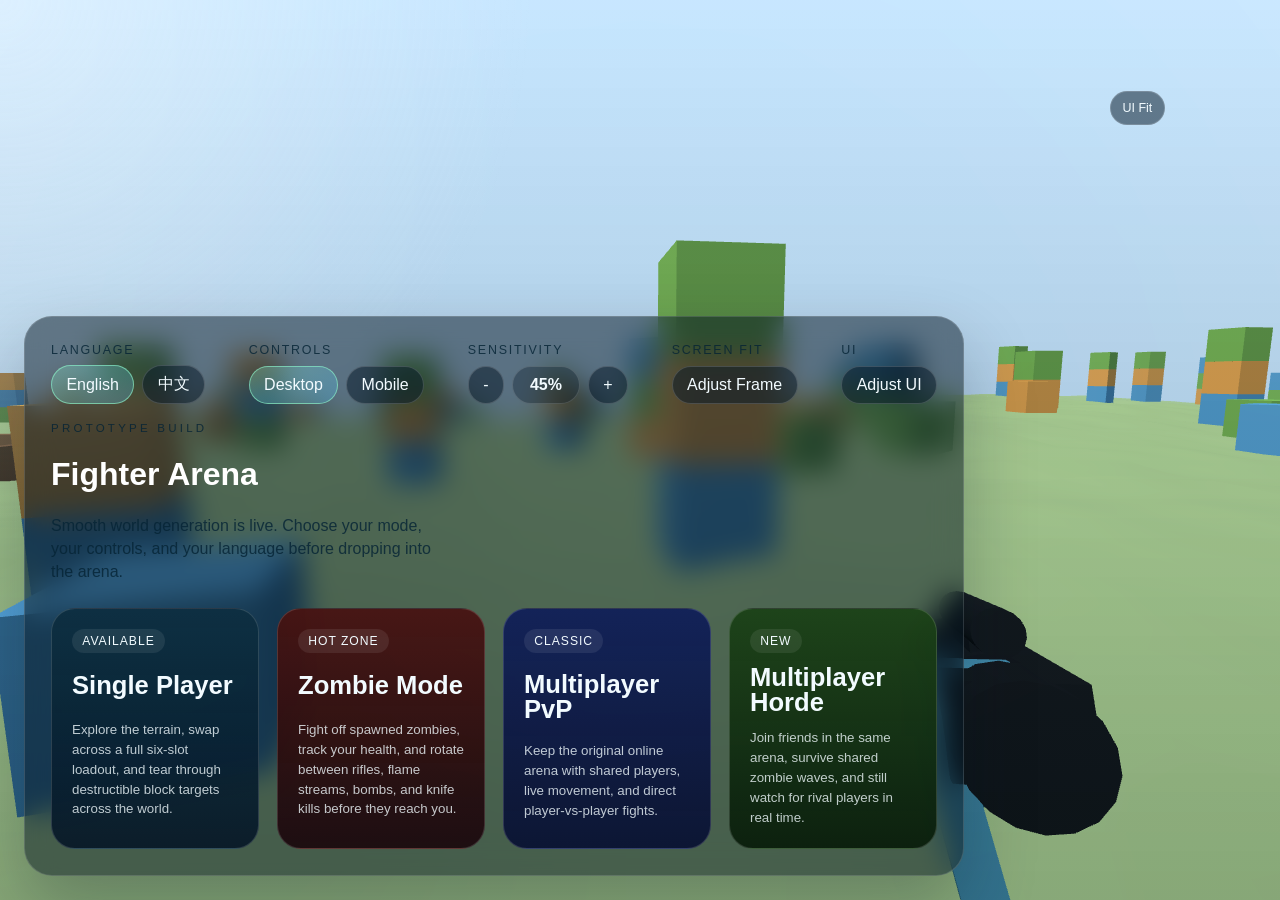
==== Fighter arena/index.html @ b0cb6ab6 "Add files via upload" ====
<!DOCTYPE html>
<html lang="en">
  <head>
    <meta charset="UTF-8" />
    <meta name="viewport" content="width=device-width, initial-scale=1.0" />
    <meta http-equiv="Cache-Control" content="no-cache, no-store, must-revalidate" />
    <meta http-equiv="Pragma" content="no-cache" />
    <meta http-equiv="Expires" content="0" />
    <title>Fighter Arena</title>
    <link rel="stylesheet" href="./src/style.css?v=20260509o" />
  </head>
  <body>
    <div class="menu-screen" id="menuScreen">
      <div class="menu-shell">
        <div class="menu-toolbar">
          <div class="menu-picker">
            <span class="menu-picker__label" id="languageLabel">Language</span>
            <div class="menu-picker__buttons">
              <button class="menu-toggle" id="languageEnButton" type="button">English</button>
              <button class="menu-toggle" id="languageZhButton" type="button">中文</button>
            </div>
          </div>
          <div class="menu-picker">
            <span class="menu-picker__label" id="controlLabel">Controls</span>
            <div class="menu-picker__buttons">
              <button class="menu-toggle" id="controlDesktopButton" type="button">Desktop</button>
              <button class="menu-toggle" id="controlPadButton" type="button">Mobile</button>
            </div>
          </div>
          <div class="menu-picker">
            <span class="menu-picker__label" id="sensitivityLabel">Sensitivity</span>
            <div class="menu-picker__buttons menu-picker__buttons--compact">
              <button class="menu-toggle" id="sensitivityDownButton" type="button">-</button>
              <span class="menu-value" id="sensitivityValue">100%</span>
              <button class="menu-toggle" id="sensitivityUpButton" type="button">+</button>
            </div>
          </div>
          <div class="menu-picker">
            <span class="menu-picker__label" id="screenFitLabel">Screen Fit</span>
            <div class="menu-picker__buttons">
              <button class="menu-toggle" id="screenFitOpenButton" type="button">Adjust Frame</button>
            </div>
          </div>
          <div class="menu-picker">
            <span class="menu-picker__label" id="controlFitLabel">Control Fit</span>
            <div class="menu-picker__buttons">
              <button class="menu-toggle" id="controlFitOpenButton" type="button">Adjust Buttons</button>
            </div>
          </div>
        </div>

        <p class="eyebrow" id="menuEyebrow">Prototype Build</p>
        <h1 id="menuTitle">Fighter Arena</h1>
        <p class="summary" id="menuSummary">
          Smooth world generation is live. Choose your mode, your controls, and
          your language before dropping into the arena.
        </p>

        <div class="mode-grid mode-grid--four">
          <button class="mode-card mode-card--live" id="singlePlayerButton" type="button">
            <span class="mode-card__tag" id="singlePlayerTag">Available</span>
            <strong id="singlePlayerTitle">Single Player</strong>
            <span id="singlePlayerDescription">
              Explore the terrain, swap across a full six-slot loadout, and tear
              through destructible block targets across the world.
            </span>
          </button>

          <button class="mode-card mode-card--zombie" id="zombieModeButton" type="button">
            <span class="mode-card__tag" id="zombieModeTag">Hot Zone</span>
            <strong id="zombieModeTitle">Zombie Mode</strong>
            <span id="zombieModeDescription">
              Fight off spawned zombies, track your health, and rotate between
              rifles, flame streams, bombs, and knife kills before they reach you.
            </span>
          </button>

          <button class="mode-card mode-card--multiplayer" id="multiplayerPvpButton" type="button">
            <span class="mode-card__tag" id="multiplayerPvpTag">Classic</span>
            <strong id="multiplayerPvpTitle">Multiplayer PvP</strong>
            <span id="multiplayerPvpDescription">
              Keep the original online arena with shared players, live movement,
              and direct player-vs-player fights.
            </span>
          </button>

          <button class="mode-card mode-card--multiplayer-horde" id="multiplayerHordeButton" type="button">
            <span class="mode-card__tag" id="multiplayerHordeTag">New</span>
            <strong id="multiplayerHordeTitle">Multiplayer Horde</strong>
            <span id="multiplayerHordeDescription">
              Join friends in the same arena, survive shared zombie waves, and
              still watch for rival players in real time.
            </span>
          </button>
        </div>
      </div>
    </div>

    <div class="room-browser is-hidden" id="roomBrowser">
      <div class="room-browser__panel">
        <div class="room-browser__header">
          <div>
            <p class="eyebrow" id="roomBrowserEyebrow">Rooms</p>
            <h2 id="roomBrowserTitle">Multiplayer Rooms</h2>
            <p class="room-browser__summary" id="roomBrowserSummary">
              Browse public rooms, create a new match, or join a private room with a code.
            </p>
          </div>
          <button class="menu-toggle room-browser__close" id="roomBrowserCloseButton" type="button">Close</button>
        </div>

        <div class="room-browser__grid">
          <section class="room-browser__section">
            <p class="room-browser__label" id="roomPlayerNameLabel">Player Name</p>
            <input class="room-browser__input" id="roomPlayerNameInput" type="text" maxlength="24" placeholder="Player" />
          </section>

          <section class="room-browser__section">
            <div class="room-browser__section-head">
              <p class="room-browser__label" id="roomCreateLabel">Create Room</p>
              <span class="room-browser__badge" id="roomCreatedCodeReadout" hidden></span>
            </div>
            <div class="room-browser__stack">
              <input class="room-browser__input" id="roomNameInput" type="text" maxlength="36" placeholder="Room name" />
              <div class="room-browser__row">
                <label class="room-browser__field">
                  <span id="roomModeLabel">Mode</span>
                  <select class="room-browser__select" id="roomModeSelect">
                    <option value="pvp">PvP</option>
                    <option value="horde">Zombie Horde</option>
                  </select>
                </label>
                <label class="room-browser__field">
                  <span id="roomPrivacyLabel">Privacy</span>
                  <select class="room-browser__select" id="roomPrivacySelect">
                    <option value="public">Public</option>
                    <option value="private">Private</option>
                  </select>
                </label>
              </div>
              <label class="room-browser__field">
                <span id="roomMinPlayersLabel">Horde Start Players</span>
                <input class="room-browser__input" id="roomMinPlayersInput" type="number" min="1" max="8" value="2" />
              </label>
              <button class="start-button room-browser__action" id="roomCreateButton" type="button">Create And Join</button>
            </div>
          </section>

          <section class="room-browser__section">
            <p class="room-browser__label" id="roomPrivateJoinLabel">Join Private Room</p>
            <div class="room-browser__row">
              <input class="room-browser__input" id="roomCodeInput" type="text" maxlength="6" placeholder="ABC123" />
              <button class="menu-toggle room-browser__join-code" id="roomJoinCodeButton" type="button">Join Code</button>
            </div>
          </section>

          <section class="room-browser__section room-browser__section--list">
            <div class="room-browser__section-head">
              <p class="room-browser__label" id="roomPublicListLabel">Public Rooms</p>
              <button class="menu-toggle" id="roomRefreshButton" type="button">Refresh</button>
            </div>
            <div class="room-browser__list" id="roomList"></div>
            <p class="room-browser__empty" id="roomListEmpty">No public rooms yet.</p>
          </section>
        </div>
      </div>
    </div>

    <div class="hud">
      <div class="brand">
        <p class="eyebrow" id="brandEyebrow">Single Player</p>
        <h1>Fighter Arena</h1>
        <p class="summary" id="brandSummary">
          Smooth terrain, reload management, a six-slot loadout, and streamed
          targets across the world.
        </p>
        <p class="build-tag" id="buildTag">Build 2026.04.25c</p>
      </div>

      <div class="panel is-hidden" id="panel">
        <button class="start-button" id="startButton" type="button">Resume Mission</button>
        <button class="menu-toggle panel-fit-button" id="screenFitPauseButton" type="button">Screen Fit</button>
        <button class="menu-toggle panel-fit-button" id="controlFitPauseButton" type="button">Control Fit</button>
        <p id="instructionLine1">
          <kbd>WASD</kbd> move, <kbd>Shift</kbd> sprint, <kbd>Space</kbd> jump,
          mouse to look.
        </p>
        <p id="instructionLine2">
          <kbd>Mouse 1</kbd> attacks, <kbd>Mouse 2</kbd> aims, <kbd>1-6</kbd>
          swaps gear, <kbd>R</kbd> reloads guns, <kbd>H</kbd> uses a heal
          potion, <kbd>Q</kbd> drops your current weapon, <kbd>P</kbd> picks up
          nearby gear, <kbd>B</kbd> opens the shop, and <kbd>V</kbd> swaps first
          and third person. Press <kbd>Esc</kbd> to pause.
        </p>
      </div>

      <div class="shop-panel is-hidden" id="shopPanel">
        <div class="shop-panel__topline">
          <p class="eyebrow" id="shopEyebrow">Field Shop</p>
          <span class="shop-panel__credits" id="shopCredits">Credits: 0</span>
        </div>
        <h2 id="shopTitle">Weapon Shop</h2>
        <p class="shop-panel__summary" id="shopSummary">
          Buy new guns, then equip them from your loadout once they are in your
          inventory.
        </p>
        <div class="shop-grid" id="shopGrid"></div>
      </div>

      <div class="status" id="statusHud">
        <span id="modeReadout">Mode: Menu</span>
        <span id="healthReadout">Health: --</span>
        <span id="zombieReadout">Zombies: --</span>
        <span id="weaponReadout">Weapon: M134 Minigun</span>
        <span id="ammoReadout">Ammo: --</span>
        <span id="hitsReadout">Hits: --</span>
      </div>

      <div class="sprint-meter" id="sprintMeter" aria-label="Sprint Meter">
        <div class="sprint-meter__row">
          <span class="sprint-meter__label" id="sprintMeterLabel">Sprint</span>
          <span class="sprint-meter__value" id="sprintMeterValue">100%</span>
        </div>
        <div class="sprint-meter__track">
          <div class="sprint-meter__fill" id="sprintMeterFill"></div>
        </div>
      </div>

      <div class="coords-readout" id="coordsReadout">X: -- Y: -- Z: --</div>

      <div class="loadout-bar" id="loadoutBar" aria-label="Weapon Selection"></div>
    </div>

    <button class="menu-toggle screen-fit-hud-button is-hidden" id="screenFitHudButton" type="button">
      Screen Fit
    </button>

    <button class="menu-toggle control-fit-hud-button is-hidden" id="controlFitHudButton" type="button">
      Control Fit
    </button>

    <div class="touch-ui" id="touchUi" hidden>
      <div class="touch-look" id="touchLookArea" aria-hidden="true"></div>
      <div class="touch-joystick" id="touchJoystick" aria-hidden="true">
        <div class="touch-joystick__base"></div>
        <div class="touch-joystick__stick" id="touchJoystickStick"></div>
      </div>
      <div class="touch-actions">
        <button class="touch-action touch-action--primary" id="touchFireButton" type="button">Fire</button>
        <button class="touch-action" id="touchAimButton" type="button">Aim</button>
        <button class="touch-action touch-action--accent" id="touchSprintButton" type="button">Sprint</button>
        <button class="touch-action" id="touchSlideButton" type="button">Slide</button>
        <button class="touch-action" id="touchJumpButton" type="button">Jump</button>
        <button class="touch-action" id="touchReloadButton" type="button">Reload</button>
        <button class="touch-action" id="touchHealButton" type="button">Heal</button>
        <button class="touch-action" id="touchViewButton" type="button">View</button>
        <button class="touch-action" id="touchPickupButton" type="button">Pick Up</button>
        <button class="touch-action" id="touchWallButton" type="button">Wall</button>
      </div>
    </div>

    <div class="screen-fit-editor" id="screenFitEditor" hidden>
      <div class="screen-fit-editor__toolbar">
        <div class="screen-fit-editor__copy">
          <p class="eyebrow" id="screenFitEyebrow">Screen Fit</p>
          <h2 id="screenFitTitle">Shape your play frame</h2>
          <p class="screen-fit-editor__summary" id="screenFitSummary">
            Drag the box to move it. Pull edges or corners to widen, narrow,
            raise, or lower the gameplay frame for this control mode.
          </p>
        </div>
        <div class="screen-fit-editor__buttons">
          <button class="menu-toggle" id="screenFitResetButton" type="button">Reset</button>
          <button class="start-button" id="screenFitDoneButton" type="button">Done</button>
        </div>
      </div>
      <div class="screen-fit-stage" id="screenFitStage">
        <div class="screen-fit-frame" id="screenFitFrame">
          <div class="screen-fit-frame__label" id="screenFitFrameLabel">Desktop Frame</div>
          <button class="screen-fit-handle screen-fit-handle--n" data-handle="n" type="button" aria-label="Resize top"></button>
          <button class="screen-fit-handle screen-fit-handle--e" data-handle="e" type="button" aria-label="Resize right"></button>
          <button class="screen-fit-handle screen-fit-handle--s" data-handle="s" type="button" aria-label="Resize bottom"></button>
          <button class="screen-fit-handle screen-fit-handle--w" data-handle="w" type="button" aria-label="Resize left"></button>
          <button class="screen-fit-handle screen-fit-handle--ne" data-handle="ne" type="button" aria-label="Resize top right"></button>
          <button class="screen-fit-handle screen-fit-handle--nw" data-handle="nw" type="button" aria-label="Resize top left"></button>
          <button class="screen-fit-handle screen-fit-handle--se" data-handle="se" type="button" aria-label="Resize bottom right"></button>
          <button class="screen-fit-handle screen-fit-handle--sw" data-handle="sw" type="button" aria-label="Resize bottom left"></button>
        </div>
      </div>
    </div>

    <div class="control-fit-editor" id="controlFitEditor" hidden>
      <div class="control-fit-editor__toolbar">
        <div class="control-fit-editor__copy">
          <p class="eyebrow" id="controlFitEyebrow">Control Fit</p>
          <h2 id="controlFitTitle">Tune your mobile buttons</h2>
          <p class="control-fit-editor__summary" id="controlFitSummary">
            Tap a button or the joystick to select it. Drag it anywhere, then use Smaller or Larger until it feels right on your phone.
          </p>
          <p class="control-fit-editor__selected" id="controlFitSelectedLabel">Selected: Joystick</p>
        </div>
        <div class="control-fit-editor__buttons">
          <button class="menu-toggle" id="controlFitSmallerButton" type="button">Smaller</button>
          <button class="menu-toggle" id="controlFitLargerButton" type="button">Larger</button>
          <button class="menu-toggle" id="controlFitResetButton" type="button">Reset</button>
          <button class="start-button" id="controlFitDoneButton" type="button">Done</button>
        </div>
      </div>
    </div>

    <div class="reticle" aria-hidden="true"></div>
    <div class="scope-overlay" id="scopeOverlay" aria-hidden="true">
      <div class="scope-overlay__glass"></div>
      <div class="scope-overlay__cross scope-overlay__cross--h"></div>
      <div class="scope-overlay__cross scope-overlay__cross--v"></div>
      <div class="scope-overlay__label">Scope x3</div>
    </div>
    <div class="boot-message" id="bootMessage" hidden></div>

    <script>
      (function () {
        const bootMessage = document.getElementById("bootMessage");
        const BOOT_MESSAGE_TIMEOUT_MS = 3800;
        const BOOT_MESSAGE_FADE_MS = 220;
        let bootMessageTimer = 0;
        let bootMessageHideTimer = 0;

        function clearBootMessageTimers() {
          if (bootMessageTimer) {
            window.clearTimeout(bootMessageTimer);
            bootMessageTimer = 0;
          }
          if (bootMessageHideTimer) {
            window.clearTimeout(bootMessageHideTimer);
            bootMessageHideTimer = 0;
          }
        }

        function hideBootMessageImmediately() {
          if (!bootMessage) {
            return;
          }

          clearBootMessageTimers();
          bootMessage.classList.remove("is-visible");
          bootMessage.hidden = true;
          bootMessage.textContent = "";
        }

        function setBootMessage(message) {
          if (!bootMessage) {
            return;
          }

          const nextMessage = typeof message === "string" ? message : "";
          clearBootMessageTimers();

          if (!nextMessage) {
            hideBootMessageImmediately();
            return;
          }

          bootMessage.hidden = false;
          bootMessage.textContent = nextMessage;
          window.requestAnimationFrame(function () {
            bootMessage.classList.add("is-visible");
          });

          bootMessageTimer = window.setTimeout(function () {
            bootMessage.classList.remove("is-visible");
            bootMessageHideTimer = window.setTimeout(function () {
              bootMessage.hidden = true;
              bootMessage.textContent = "";
              bootMessageHideTimer = 0;
            }, BOOT_MESSAGE_FADE_MS);
            bootMessageTimer = 0;
          }, BOOT_MESSAGE_TIMEOUT_MS);
        }

        window.__fighterArenaSetBootMessage = setBootMessage;

        window.addEventListener("error", function (event) {
          setBootMessage("Startup error: " + (event.message || "Unknown error"));
        });

        window.addEventListener("unhandledrejection", function (event) {
          const reason =
            event.reason && event.reason.message
              ? event.reason.message
              : String(event.reason || "Unknown error");

          setBootMessage("Startup error: " + reason);
        });
      })();
    </script>
    <script type="module" src="./src/main.js?v=20260509o"></script>
  </body>
</html>
---- Fighter arena/src/style.css ----
:root {
  color-scheme: dark;
  --bg-top: #a7d0ef;
  --bg-bottom: #dff1ff;
  --panel: rgba(7, 27, 45, 0.72);
  --panel-border: rgba(255, 255, 255, 0.12);
  --text-strong: #f2fbff;
  --text-soft: rgba(242, 251, 255, 0.78);
  --accent: #8df4c8;
  --accent-2: #52c7ff;
  --menu-bg: rgba(3, 18, 30, 0.5);
}

* {
  box-sizing: border-box;
}

html,
body {
  margin: 0;
  width: 100%;
  height: 100%;
  overflow: hidden;
  touch-action: none;
  font-family: "Trebuchet MS", "Segoe UI", sans-serif;
  background:
    radial-gradient(circle at top, rgba(255, 255, 255, 0.65), transparent 38%),
    linear-gradient(180deg, var(--bg-top), var(--bg-bottom));
}

canvas {
  display: block;
}

.menu-screen {
  position: fixed;
  inset: 0;
  z-index: 5;
  display: flex;
  align-items: flex-end;
  padding: 24px;
  background:
    radial-gradient(circle at top left, rgba(255, 255, 255, 0.34), transparent 34%),
    linear-gradient(180deg, rgba(199, 231, 255, 0.08), rgba(4, 20, 33, 0.26));
  transition:
    opacity 200ms ease,
    transform 240ms ease;
}

.menu-screen.is-hidden {
  opacity: 0;
  pointer-events: none;
  transform: scale(1.02);
}

.menu-shell {
  width: min(940px, 100%);
  padding: 26px;
  border-radius: 28px;
  border: 1px solid rgba(255, 255, 255, 0.14);
  background: var(--menu-bg);
  backdrop-filter: blur(14px);
  box-shadow: 0 32px 70px rgba(4, 18, 30, 0.26);
}

.mode-grid {
  display: grid;
  grid-template-columns: repeat(auto-fit, minmax(220px, 1fr));
  gap: 18px;
  margin-top: 24px;
}

.mode-card {
  appearance: none;
  display: grid;
  gap: 12px;
  width: 100%;
  padding: 20px;
  border-radius: 24px;
  border: 1px solid rgba(255, 255, 255, 0.14);
  background: rgba(6, 24, 39, 0.6);
  color: var(--text-strong);
  text-align: left;
  cursor: pointer;
  transition:
    transform 160ms ease,
    border-color 160ms ease,
    background 160ms ease;
}

.mode-card:hover {
  transform: translateY(-2px);
  border-color: rgba(141, 244, 200, 0.5);
  background: rgba(7, 31, 48, 0.72);
}

.mode-card strong {
  font-size: 1.6rem;
  line-height: 1;
}

.mode-card span:last-child {
  color: var(--text-soft);
  line-height: 1.5;
}

.mode-card__tag {
  display: inline-flex;
  width: fit-content;
  padding: 0.32rem 0.64rem;
  border-radius: 999px;
  background: rgba(255, 255, 255, 0.08);
  font-size: 0.76rem;
  letter-spacing: 0.08em;
  text-transform: uppercase;
}

.mode-card--live {
  background:
    linear-gradient(180deg, rgba(14, 49, 68, 0.9), rgba(6, 24, 39, 0.78)),
    rgba(6, 24, 39, 0.6);
}

.mode-card--zombie {
  background:
    linear-gradient(180deg, rgba(76, 20, 18, 0.9), rgba(28, 7, 10, 0.82)),
    rgba(6, 24, 39, 0.6);
}

.mode-card--zombie:hover {
  border-color: rgba(255, 149, 128, 0.56);
  background:
    linear-gradient(180deg, rgba(96, 24, 23, 0.94), rgba(34, 8, 11, 0.86)),
    rgba(6, 24, 39, 0.6);
}

.mode-card--multiplayer {
  background:
    linear-gradient(180deg, rgba(18, 33, 92, 0.9), rgba(10, 17, 52, 0.84)),
    rgba(6, 24, 39, 0.6);
}

.mode-card--multiplayer:hover {
  border-color: rgba(130, 182, 255, 0.6);
  background:
    linear-gradient(180deg, rgba(22, 39, 108, 0.94), rgba(12, 20, 62, 0.88)),
    rgba(6, 24, 39, 0.6);
}

.mode-card--locked,
.mode-card:disabled {
  opacity: 0.58;
  cursor: not-allowed;
}

.mode-card--locked:hover,
.mode-card:disabled:hover {
  transform: none;
  border-color: rgba(255, 255, 255, 0.14);
  background: rgba(6, 24, 39, 0.6);
}

.room-browser {
  position: fixed;
  inset: 0;
  z-index: 16;
  display: grid;
  place-items: center;
  padding: 24px;
  background: rgba(3, 12, 19, 0.42);
  backdrop-filter: blur(12px);
}

.room-browser.is-hidden {
  opacity: 0;
  pointer-events: none;
}

.room-browser__panel {
  width: min(980px, 100%);
  max-height: min(88vh, 900px);
  overflow: auto;
  padding: 24px;
  border-radius: 28px;
  border: 1px solid rgba(255, 255, 255, 0.14);
  background:
    linear-gradient(180deg, rgba(9, 34, 50, 0.94), rgba(4, 18, 29, 0.9)),
    rgba(5, 21, 33, 0.9);
  color: var(--text-strong);
  box-shadow: 0 28px 64px rgba(2, 10, 16, 0.34);
}

.room-browser__header {
  display: flex;
  align-items: flex-start;
  justify-content: space-between;
  gap: 18px;
}

.room-browser__header h2 {
  margin: 0;
  font-size: clamp(1.9rem, 3vw, 2.8rem);
}

.room-browser__summary {
  margin: 10px 0 0;
  max-width: 42rem;
  color: var(--text-soft);
  line-height: 1.5;
}

.room-browser__grid {
  display: grid;
  gap: 16px;
  margin-top: 22px;
}

.room-browser__section {
  display: grid;
  gap: 12px;
  padding: 16px;
  border-radius: 22px;
  border: 1px solid rgba(255, 255, 255, 0.1);
  background: rgba(255, 255, 255, 0.04);
}

.room-browser__section--list {
  min-height: 260px;
}

.room-browser__section-head {
  display: flex;
  align-items: center;
  justify-content: space-between;
  gap: 12px;
  flex-wrap: wrap;
}

.room-browser__label {
  margin: 0;
  color: var(--text-soft);
  font-size: 0.82rem;
  letter-spacing: 0.12em;
  text-transform: uppercase;
}

.room-browser__stack {
  display: grid;
  gap: 12px;
}

.room-browser__row {
  display: flex;
  gap: 10px;
  flex-wrap: wrap;
}

.room-browser__field {
  flex: 1 1 220px;
  display: grid;
  gap: 6px;
  color: var(--text-soft);
  font-size: 0.82rem;
  letter-spacing: 0.06em;
  text-transform: uppercase;
}

.room-browser__input,
.room-browser__select {
  width: 100%;
  min-height: 44px;
  padding: 0.7rem 0.85rem;
  border-radius: 16px;
  border: 1px solid rgba(255, 255, 255, 0.12);
  background: rgba(2, 11, 18, 0.42);
  color: var(--text-strong);
  font: inherit;
}

.room-browser__input::placeholder {
  color: rgba(236, 246, 252, 0.42);
}

.room-browser__action,
.room-browser__join-code {
  align-self: flex-start;
}

.room-browser__join-code {
  min-height: 44px;
}

.room-browser__badge {
  display: inline-flex;
  align-items: center;
  min-height: 34px;
  padding: 0.38rem 0.72rem;
  border-radius: 999px;
  background: rgba(141, 244, 200, 0.14);
  border: 1px solid rgba(141, 244, 200, 0.24);
  color: var(--text-strong);
  font-size: 0.78rem;
  letter-spacing: 0.08em;
}

.room-browser__list {
  display: grid;
  gap: 10px;
}

.room-browser__empty {
  margin: 6px 0 0;
  color: rgba(236, 246, 252, 0.52);
}

.room-card {
  display: grid;
  gap: 10px;
  padding: 14px;
  border-radius: 20px;
  border: 1px solid rgba(255, 255, 255, 0.1);
  background:
    linear-gradient(180deg, rgba(14, 46, 66, 0.72), rgba(4, 19, 30, 0.84)),
    rgba(5, 21, 33, 0.74);
}

.room-card__head,
.room-card__meta {
  display: flex;
  align-items: center;
  justify-content: space-between;
  gap: 12px;
  flex-wrap: wrap;
}

.room-card__name {
  margin: 0;
  font-size: 1rem;
}

.room-card__tag {
  display: inline-flex;
  align-items: center;
  min-height: 30px;
  padding: 0.24rem 0.6rem;
  border-radius: 999px;
  background: rgba(255, 255, 255, 0.08);
  color: var(--text-soft);
  font-size: 0.72rem;
  letter-spacing: 0.08em;
  text-transform: uppercase;
}

.room-card__meta {
  color: var(--text-soft);
  font-size: 0.88rem;
  line-height: 1.45;
}

.room-card__join {
  justify-self: flex-start;
}

.hud {
  position: fixed;
  inset: 0;
  z-index: 2;
  pointer-events: none;
  display: flex;
  flex-direction: column;
  justify-content: space-between;
  gap: 12px;
  padding: 24px;
}

.brand {
  max-width: 420px;
  color: var(--text-strong);
  text-shadow: 0 8px 18px rgba(0, 0, 0, 0.26);
  opacity: 0;
  transform: translateY(-10px);
  transition:
    opacity 180ms ease,
    transform 180ms ease;
}

body.is-ingame .hud .brand {
  opacity: 1;
  transform: translateY(0);
}

.eyebrow {
  margin: 0 0 8px;
  font-size: 0.72rem;
  letter-spacing: 0.28em;
  text-transform: uppercase;
  color: rgba(6, 36, 54, 0.85);
}

.brand h1 {
  margin: 0;
  font-size: clamp(2.4rem, 6vw, 4.8rem);
  line-height: 0.9;
}

.summary {
  margin: 12px 0 0;
  max-width: 24rem;
  color: rgba(6, 36, 54, 0.82);
  font-size: 1rem;
  line-height: 1.45;
}

.build-tag {
  margin: 10px 0 0;
  color: rgba(6, 36, 54, 0.58);
  font-size: 0.74rem;
  letter-spacing: 0.2em;
  text-transform: uppercase;
}

.panel {
  align-self: flex-start;
  max-width: 420px;
  max-height: min(40vh, 320px);
  padding: 16px 18px;
  border: 1px solid var(--panel-border);
  border-radius: 20px;
  background: var(--panel);
  color: var(--text-soft);
  backdrop-filter: blur(12px);
  pointer-events: auto;
  overflow: auto;
  box-shadow: 0 24px 50px rgba(2, 12, 19, 0.22);
  transition:
    opacity 180ms ease,
    transform 220ms ease;
}

.panel.is-hidden {
  opacity: 0;
  transform: translateY(8px);
  pointer-events: none;
}

.panel p {
  margin: 10px 0 0;
  line-height: 1.45;
}

.shop-panel {
  align-self: flex-start;
  width: min(760px, 100%);
  max-height: min(46vh, 380px);
  padding: 18px 20px 20px;
  border: 1px solid rgba(255, 255, 255, 0.14);
  border-radius: 24px;
  background: rgba(5, 21, 33, 0.78);
  color: var(--text-strong);
  backdrop-filter: blur(14px);
  pointer-events: auto;
  overflow: auto;
  box-shadow: 0 24px 50px rgba(2, 12, 19, 0.22);
  transition:
    opacity 180ms ease,
    transform 220ms ease;
}

.shop-panel.is-hidden {
  opacity: 0;
  transform: translateY(8px);
  pointer-events: none;
}

.shop-panel__topline {
  display: flex;
  align-items: center;
  justify-content: space-between;
  gap: 12px;
}

.shop-panel h2 {
  margin: 0;
  font-size: clamp(1.7rem, 4vw, 2.3rem);
}

.shop-panel__summary {
  margin: 10px 0 0;
  max-width: 42rem;
  color: var(--text-soft);
  line-height: 1.45;
}

.shop-panel__credits {
  display: inline-flex;
  align-items: center;
  min-height: 38px;
  padding: 0.45rem 0.85rem;
  border-radius: 999px;
  background: rgba(141, 244, 200, 0.14);
  border: 1px solid rgba(141, 244, 200, 0.22);
  color: var(--text-strong);
  font-size: 0.84rem;
  letter-spacing: 0.08em;
  text-transform: uppercase;
}

.shop-grid {
  display: grid;
  grid-template-columns: repeat(auto-fit, minmax(180px, 1fr));
  gap: 14px;
  margin-top: 18px;
}

.shop-card {
  display: grid;
  gap: 10px;
  padding: 16px;
  border-radius: 20px;
  border: 1px solid rgba(255, 255, 255, 0.1);
  background:
    linear-gradient(180deg, rgba(12, 43, 62, 0.62), rgba(6, 21, 32, 0.74)),
    rgba(5, 21, 33, 0.74);
  box-shadow: 0 18px 30px rgba(3, 12, 19, 0.18);
}

.shop-card.is-owned {
  border-color: rgba(141, 244, 200, 0.38);
}

.shop-card.is-equipped {
  background:
    linear-gradient(180deg, rgba(21, 70, 84, 0.84), rgba(7, 28, 36, 0.86)),
    rgba(5, 21, 33, 0.74);
}

.shop-card.is-locked {
  opacity: 0.92;
}

.shop-card__tag {
  width: fit-content;
  padding: 0.26rem 0.56rem;
  border-radius: 999px;
  background: rgba(255, 255, 255, 0.08);
  color: var(--text-soft);
  font-size: 0.72rem;
  letter-spacing: 0.08em;
  text-transform: uppercase;
}

.shop-card strong {
  font-size: 1.15rem;
  line-height: 1.1;
}

.shop-card p {
  margin: 0;
  color: var(--text-soft);
  line-height: 1.45;
  font-size: 0.92rem;
}

.shop-card__price {
  color: var(--accent);
  font-size: 0.84rem;
  letter-spacing: 0.05em;
  text-transform: uppercase;
}

.shop-card__button {
  appearance: none;
  min-height: 40px;
  border: 0;
  border-radius: 14px;
  background: linear-gradient(135deg, var(--accent), var(--accent-2));
  color: #032538;
  font: inherit;
  font-weight: 700;
  cursor: pointer;
  transition:
    transform 160ms ease,
    opacity 160ms ease;
}

.shop-card__button:hover:not(:disabled) {
  transform: translateY(-1px);
}

.shop-card__button:disabled {
  cursor: not-allowed;
  opacity: 0.52;
}

.start-button {
  appearance: none;
  border: 0;
  border-radius: 999px;
  background: linear-gradient(135deg, var(--accent), var(--accent-2));
  color: #032538;
  font: inherit;
  font-weight: 700;
  padding: 12px 18px;
  cursor: pointer;
  box-shadow: 0 14px 26px rgba(0, 0, 0, 0.28);
}

.start-button:hover {
  transform: translateY(-1px);
}

.status {
  display: flex;
  gap: 8px;
  flex-wrap: wrap;
  align-self: flex-start;
  max-width: min(100%, 860px);
  overflow: hidden;
  align-items: center;
  color: var(--text-strong);
  text-shadow: 0 10px 20px rgba(0, 0, 0, 0.22);
  opacity: 0;
  transform: translateY(10px);
  transition:
    opacity 180ms ease,
    transform 180ms ease;
}

body.is-ingame .status {
  opacity: 1;
  transform: translateY(0);
}

.coords-readout {
  position: fixed;
  left: 24px;
  bottom: 24px;
  z-index: 2;
  padding: 7px 11px;
  border-radius: 12px;
  background: rgba(5, 22, 35, 0.42);
  border: 1px solid rgba(255, 255, 255, 0.1);
  color: var(--text-strong);
  font-size: 0.82rem;
  line-height: 1;
  letter-spacing: 0.04em;
  backdrop-filter: blur(8px);
  pointer-events: none;
  opacity: 0;
  transition: opacity 180ms ease, transform 180ms ease;
  transform: translateY(8px);
}

body.is-ingame .coords-readout {
  opacity: 1;
  transform: translateY(0);
}

body.is-playing .coords-readout {
  opacity: 0.76;
}

body.is-playing .brand,
body.is-playing .panel,
body.is-playing .shop-panel {
  opacity: 0;
  transform: translateY(-8px);
  pointer-events: none;
}

.status span {
  padding: 8px 12px;
  border-radius: 999px;
  background: rgba(5, 22, 35, 0.54);
  border: 1px solid rgba(255, 255, 255, 0.12);
  backdrop-filter: blur(10px);
  font-size: clamp(0.8rem, 1.3vw, 0.98rem);
  line-height: 1.2;
}

.sprint-meter {
  align-self: flex-start;
  min-width: min(320px, calc(100% - 32px));
  max-width: min(420px, 100%);
  padding: 10px 12px 12px;
  border-radius: 18px;
  background: rgba(5, 22, 35, 0.54);
  border: 1px solid rgba(255, 255, 255, 0.12);
  backdrop-filter: blur(10px);
  color: var(--text-strong);
  opacity: 0;
  transform: translateY(8px);
  transition: opacity 180ms ease, transform 180ms ease;
}

body.is-ingame .sprint-meter {
  opacity: 1;
  transform: translateY(0);
}

.sprint-meter__row {
  display: flex;
  align-items: center;
  justify-content: space-between;
  gap: 12px;
  margin-bottom: 8px;
}

.sprint-meter__label,
.sprint-meter__value {
  font-size: 0.78rem;
  letter-spacing: 0.08em;
  text-transform: uppercase;
}

.sprint-meter__track {
  position: relative;
  height: 10px;
  border-radius: 999px;
  overflow: hidden;
  background: rgba(255, 255, 255, 0.1);
}

.sprint-meter__fill {
  position: absolute;
  inset: 0 auto 0 0;
  width: 100%;
  border-radius: inherit;
  background: linear-gradient(90deg, #8df4c8 0%, #52c7ff 100%);
  transition: width 110ms linear, background 160ms ease;
}

.sprint-meter.is-exhausted .sprint-meter__fill {
  background: linear-gradient(90deg, #ff8f6f 0%, #ff5d73 100%);
}

.loadout-bar {
  display: flex;
  gap: 12px;
  align-self: flex-end;
  justify-content: center;
  flex-wrap: wrap;
  max-width: min(100%, 1100px);
  pointer-events: none;
  opacity: 0;
  transform: translateY(10px);
  transition:
    opacity 180ms ease,
    transform 180ms ease;
}

body.is-ingame .loadout-bar {
  opacity: 1;
  transform: translateY(0);
}

.loadout-slot {
  appearance: none;
  touch-action: manipulation;
  min-width: 108px;
  padding: 10px 14px 11px;
  border-radius: 18px;
  border: 1px solid rgba(255, 255, 255, 0.14);
  background: rgba(5, 22, 35, 0.62);
  color: var(--text-strong);
  display: grid;
  gap: 4px;
  text-align: left;
  cursor: pointer;
  backdrop-filter: blur(10px);
  box-shadow: 0 18px 30px rgba(3, 12, 19, 0.2);
  transition:
    transform 160ms ease,
    border-color 160ms ease,
    background 160ms ease,
    opacity 160ms ease;
}

.loadout-slot:hover {
  transform: translateY(-2px);
  border-color: rgba(141, 244, 200, 0.5);
}

.loadout-slot.is-active {
  background:
    linear-gradient(180deg, rgba(16, 52, 71, 0.92), rgba(6, 25, 38, 0.88)),
    rgba(5, 22, 35, 0.62);
  border-color: rgba(141, 244, 200, 0.74);
}

.loadout-slot.is-empty {
  opacity: 0.62;
}

.loadout-slot__index {
  width: fit-content;
  padding: 0.12rem 0.42rem;
  border-radius: 999px;
  background: rgba(255, 255, 255, 0.1);
  font-size: 0.72rem;
  letter-spacing: 0.08em;
}

.loadout-slot__name {
  font-size: 0.96rem;
  font-weight: 700;
}

.loadout-slot__meta {
  color: var(--text-soft);
  font-size: 0.78rem;
}

.reticle {
  position: fixed;
  inset: 50% auto auto 50%;
  z-index: 3;
  width: 14px;
  height: 14px;
  margin: -7px 0 0 -7px;
  border: 2px solid rgba(255, 255, 255, 0.9);
  border-radius: 50%;
  opacity: 0;
  transition: opacity 160ms ease;
  pointer-events: none;
  box-shadow: 0 0 18px rgba(255, 255, 255, 0.22);
}

body.is-playing .reticle {
  opacity: 1;
}

body.is-aiming .reticle {
  opacity: 0;
}

.scope-overlay {
  position: fixed;
  inset: 0;
  z-index: 4;
  opacity: 0;
  pointer-events: none;
  transition: opacity 160ms ease;
}

body.is-aiming .scope-overlay {
  opacity: 1;
}

.scope-overlay::before,
.scope-overlay::after {
  content: "";
  position: absolute;
  inset: 0;
}

.scope-overlay::before {
  background:
    radial-gradient(circle at center, transparent 0 22%, rgba(0, 0, 0, 0.32) 28%, rgba(0, 0, 0, 0.8) 44%, rgba(0, 0, 0, 0.96) 100%);
}

.scope-overlay::after {
  inset: calc(50% - min(26vw, 170px)) auto auto calc(50% - min(26vw, 170px));
  width: min(52vw, 340px);
  height: min(52vw, 340px);
  border-radius: 50%;
  border: 2px solid rgba(255, 255, 255, 0.92);
  box-shadow:
    0 0 0 999px rgba(0, 0, 0, 0.72),
    inset 0 0 26px rgba(156, 228, 255, 0.18);
}

.scope-overlay__glass {
  position: absolute;
  inset: calc(50% - min(26vw, 170px)) auto auto calc(50% - min(26vw, 170px));
  width: min(52vw, 340px);
  height: min(52vw, 340px);
  border-radius: 50%;
  background:
    radial-gradient(circle at 38% 34%, rgba(255, 255, 255, 0.18), transparent 28%),
    radial-gradient(circle at center, rgba(114, 204, 255, 0.06), transparent 70%);
}

.scope-overlay__cross {
  position: absolute;
  left: 50%;
  top: 50%;
  background: rgba(255, 255, 255, 0.92);
  transform: translate(-50%, -50%);
}

.scope-overlay__cross--h {
  width: min(34vw, 220px);
  height: 2px;
}

.scope-overlay__cross--v {
  width: 2px;
  height: min(34vw, 220px);
}

.scope-overlay__label {
  position: absolute;
  left: 50%;
  top: calc(50% + min(28vw, 184px));
  transform: translateX(-50%);
  padding: 0.36rem 0.78rem;
  border-radius: 999px;
  background: rgba(7, 27, 45, 0.78);
  border: 1px solid rgba(255, 255, 255, 0.14);
  color: var(--text-strong);
  letter-spacing: 0.12em;
  text-transform: uppercase;
  font-size: 0.72rem;
}

.boot-message {
  position: fixed;
  right: 24px;
  bottom: 24px;
  z-index: 6;
  max-width: min(32rem, calc(100vw - 32px));
  padding: 14px 16px;
  border-radius: 16px;
  background: rgba(101, 20, 24, 0.9);
  border: 1px solid rgba(255, 255, 255, 0.14);
  color: #fff5f5;
  backdrop-filter: blur(10px);
  box-shadow: 0 18px 32px rgba(43, 8, 9, 0.28);
  line-height: 1.45;
  opacity: 0;
  transform: translateY(10px);
  transition:
    opacity 220ms ease,
    transform 220ms ease;
}

.boot-message.is-visible {
  opacity: 1;
  transform: translateY(0);
}

kbd {
  display: inline-flex;
  align-items: center;
  min-width: 2.1em;
  justify-content: center;
  padding: 0.16rem 0.38rem;
  border-radius: 0.5rem;
  background: rgba(255, 255, 255, 0.12);
  border: 1px solid rgba(255, 255, 255, 0.18);
  color: var(--text-strong);
  font: inherit;
  font-size: 0.92em;
}

@media (max-width: 980px) {
  .brand h1 {
    font-size: clamp(2rem, 7vw, 3.5rem);
  }

  .summary {
    font-size: 0.92rem;
  }

  .status span {
    padding: 7px 11px;
    font-size: 0.8rem;
  }

  .loadout-slot {
    min-width: 96px;
  }
}

@media (max-height: 760px) {
  .brand .summary,
  .brand .build-tag {
    display: none;
  }

  .panel {
    max-height: min(34vh, 240px);
  }

  .shop-panel {
    max-height: min(40vh, 290px);
  }

  .status { max-width: min(100%, 760px); }
}

@media (max-width: 680px) {
  .menu-screen {
    padding: 16px;
  }

  .menu-shell {
    padding: 20px;
  }

  .mode-grid {
    grid-template-columns: 1fr;
  }

  .hud {
    padding: 12px;
    gap: 10px;
  }

  .brand {
    display: none;
  }

  .panel,
  .status {
    max-width: 100%;
  }

  .status {
    gap: 8px;
    max-width: 100%;
  }

  .status span {
    font-size: 0.78rem;
    padding: 7px 10px;
  }

  .loadout-bar {
    width: 100%;
    align-self: center;
    justify-content: center;
    flex-wrap: wrap;
    gap: 8px;
  }

  .coords-readout {
    left: 12px;
    bottom: 12px;
    font-size: 0.76rem;
    padding: 6px 9px;
  }

  .loadout-slot {
    min-width: 92px;
    padding: 9px 12px 10px;
  }

  .scope-overlay__label {
    top: calc(50% + min(34vw, 194px));
  }

  .boot-message {
    right: 16px;
    bottom: 16px;
  }
}

.menu-toolbar {
  display: flex;
  justify-content: space-between;
  gap: 16px;
  flex-wrap: wrap;
  margin-bottom: 18px;
}

.menu-picker {
  display: grid;
  gap: 8px;
}

.menu-picker__label {
  color: rgba(6, 36, 54, 0.82);
  font-size: 0.78rem;
  letter-spacing: 0.14em;
  text-transform: uppercase;
}

.menu-picker__buttons {
  display: flex;
  gap: 8px;
  flex-wrap: wrap;
}

.menu-picker__buttons--compact {
  align-items: center;
}

.menu-value {
  min-width: 68px;
  min-height: 38px;
  padding: 0.45rem 0.8rem;
  border-radius: 999px;
  border: 1px solid rgba(255, 255, 255, 0.14);
  background: rgba(6, 24, 39, 0.34);
  color: var(--text-strong);
  display: inline-flex;
  align-items: center;
  justify-content: center;
  font-weight: 700;
}

.menu-toggle {
  appearance: none;
  min-height: 38px;
  padding: 0.5rem 0.9rem;
  border-radius: 999px;
  border: 1px solid rgba(255, 255, 255, 0.16);
  background: rgba(6, 24, 39, 0.52);
  color: var(--text-strong);
  font: inherit;
  cursor: pointer;
  transition: transform 160ms ease, border-color 160ms ease, background 160ms ease;
}

.menu-toggle:hover {
  transform: translateY(-1px);
  border-color: rgba(141, 244, 200, 0.48);
}

.menu-toggle.is-selected {
  background: linear-gradient(135deg, rgba(141, 244, 200, 0.28), rgba(82, 199, 255, 0.28));
  border-color: rgba(141, 244, 200, 0.64);
}

.mode-grid--four {
  grid-template-columns: repeat(auto-fit, minmax(200px, 1fr));
}

.mode-card--multiplayer-horde {
  background:
    linear-gradient(180deg, rgba(30, 69, 24, 0.92), rgba(10, 30, 10, 0.86)),
    rgba(6, 24, 39, 0.6);
}

.mode-card--multiplayer-horde:hover {
  border-color: rgba(168, 255, 138, 0.62);
  background:
    linear-gradient(180deg, rgba(35, 82, 28, 0.96), rgba(12, 36, 12, 0.9)),
    rgba(6, 24, 39, 0.6);
}

.touch-ui {
  position: fixed;
  inset: 0;
  z-index: 8;
  pointer-events: none;
}

.touch-ui.is-active {
  pointer-events: none;
}

.touch-look {
  position: absolute;
  inset: 0;
  z-index: 1;
  border-radius: 24px;
  background: radial-gradient(circle at center, rgba(255,255,255,0.04), transparent 72%);
  opacity: 0;
  pointer-events: auto;
  touch-action: none;
}

.touch-joystick {
  position: absolute;
  touch-action: none;
  left: 18px;
  bottom: 92px;
  z-index: 3;
  width: 128px;
  height: 128px;
  pointer-events: auto;
}

.touch-joystick__base,
.touch-joystick__stick {
  position: absolute;
  left: 50%;
  top: 50%;
  transform: translate(-50%, -50%);
  border-radius: 50%;
}

.touch-joystick__base {
  width: 128px;
  height: 128px;
  background: rgba(5, 22, 35, 0.26);
  border: 1px solid rgba(255, 255, 255, 0.12);
  backdrop-filter: blur(10px);
}

.touch-joystick__stick {
  width: 62px;
  height: 62px;
  background: rgba(141, 244, 200, 0.34);
  border: 1px solid rgba(255, 255, 255, 0.16);
  transition: transform 70ms ease-out;
}

.touch-actions {
  position: absolute;
  touch-action: none;
  right: 18px;
  bottom: 80px;
  z-index: 3;
  display: grid;
  grid-template-columns: repeat(2, minmax(70px, 88px));
  gap: 10px;
  pointer-events: auto;
}

.touch-action {
  appearance: none;
  touch-action: manipulation;
  min-height: 56px;
  border: 1px solid rgba(255, 255, 255, 0.16);
  border-radius: 18px;
  background: rgba(5, 22, 35, 0.56);
  color: var(--text-strong);
  font: inherit;
  font-size: 0.86rem;
  backdrop-filter: blur(10px);
  box-shadow: 0 14px 26px rgba(3, 12, 19, 0.18);
}

.touch-action--primary {
  background: linear-gradient(135deg, rgba(141, 244, 200, 0.36), rgba(82, 199, 255, 0.34));
}

.touch-action--accent {
  background: linear-gradient(135deg, rgba(255, 196, 95, 0.34), rgba(255, 126, 80, 0.3));
}

.touch-action.is-active {
  transform: scale(0.97);
  border-color: rgba(141, 244, 200, 0.6);
}

body.is-playing .touch-ui.is-active .touch-look {
  opacity: 1;
}

@media (max-width: 860px) {
  .menu-toolbar {
    flex-direction: column;
    align-items: stretch;
  }

  .touch-actions {
    grid-template-columns: repeat(2, minmax(66px, 80px));
    right: 12px;
    bottom: 72px;
  }

  .touch-joystick {
    left: 12px;
    bottom: 78px;
    width: 116px;
    height: 116px;
  }

  .touch-joystick__base {
    width: 116px;
    height: 116px;
  }

  .touch-look {
    inset: 0;
  }
}


@media (max-width: 700px) {
  .touch-look {
    inset: 0;
  }

  .touch-joystick {
    left: calc(10px + env(safe-area-inset-left, 0px));
    bottom: calc(88px + env(safe-area-inset-bottom, 0px));
    width: 132px;
    height: 132px;
  }

  .touch-joystick__base {
    width: 132px;
    height: 132px;
  }

  .touch-joystick__stick {
    width: 68px;
    height: 68px;
  }

  .touch-actions {
    right: calc(10px + env(safe-area-inset-right, 0px));
    bottom: calc(80px + env(safe-area-inset-bottom, 0px));
    grid-template-columns: repeat(2, minmax(76px, 96px));
    gap: 12px;
  }

  .touch-action {
    min-height: 64px;
    font-size: 0.92rem;
    border-radius: 20px;
  }
}


@media (max-width: 760px) {
  html,
  body {
    overflow: auto;
  }

  .menu-screen {
    align-items: flex-start;
    overflow-y: auto;
    padding: max(12px, env(safe-area-inset-top, 0px)) 12px max(18px, env(safe-area-inset-bottom, 0px));
  }

  .menu-shell {
    width: 100%;
    padding: 18px;
    border-radius: 24px;
    margin: 0 auto;
  }

  .menu-toolbar {
    gap: 12px;
    margin-bottom: 14px;
  }

  .menu-picker {
    gap: 6px;
  }

  .menu-picker__buttons {
    display: grid;
    grid-template-columns: repeat(2, minmax(0, 1fr));
    gap: 8px;
  }

  .menu-toggle {
    width: 100%;
    min-height: 42px;
    justify-content: center;
  }

  .mode-grid,
  .mode-grid--four {
    grid-template-columns: minmax(0, 1fr);
    gap: 12px;
    margin-top: 18px;
  }

  .mode-card {
    gap: 10px;
    padding: 16px;
    border-radius: 22px;
  }

  .mode-card strong {
    font-size: clamp(1.65rem, 8vw, 2.3rem);
    line-height: 0.95;
  }

  .mode-card span:last-child {
    font-size: 0.98rem;
    line-height: 1.42;
  }

  #menuTitle {
    margin: 0;
    font-size: clamp(2.2rem, 11vw, 3.6rem);
    line-height: 0.92;
  }

  .summary {
    max-width: none;
    font-size: 0.96rem;
  }

  .room-browser {
    padding: 12px;
  }

  .room-browser__panel {
    padding: 16px;
    border-radius: 22px;
  }

  .room-browser__header {
    gap: 12px;
    flex-direction: column;
  }

  .room-browser__close {
    align-self: flex-end;
  }

  .room-browser__section {
    padding: 14px;
    border-radius: 18px;
  }

  .room-browser__row {
    display: grid;
    grid-template-columns: minmax(0, 1fr);
  }
}


@media (max-width: 820px) {
  body.is-mobile-controls .hud .brand {
    display: none !important;
  }

  body.is-mobile-controls .hud {
    z-index: 9;
    padding: 10px;
    gap: 8px;
    pointer-events: none;
  }

  body.is-mobile-controls .status {
    max-width: calc(100% - 210px);
    gap: 6px;
  }

  body.is-mobile-controls .sprint-meter {
    min-width: min(250px, calc(100% - 20px));
    max-width: calc(100% - 20px);
    padding: 8px 10px 10px;
  }

  body.is-mobile-controls .sprint-meter__label,
  body.is-mobile-controls .sprint-meter__value {
    font-size: 0.7rem;
  }

  body.is-mobile-controls .status span {
    padding: 6px 9px;
    font-size: 0.72rem;
  }

  body.is-mobile-controls .coords-readout {
    left: 10px;
    bottom: calc(102px + env(safe-area-inset-bottom, 0px));
    z-index: 6;
    font-size: 0.72rem;
    padding: 5px 8px;
  }

  body.is-mobile-controls .loadout-bar {
    position: fixed;
    left: 10px;
    right: 10px;
    bottom: calc(10px + env(safe-area-inset-bottom, 0px));
    z-index: 13;
    pointer-events: auto;
    width: auto;
    max-width: none;
    gap: 6px;
    justify-content: flex-start;
    flex-wrap: nowrap;
    overflow-x: auto;
    overflow-y: hidden;
    padding: 0 0 calc(6px + env(safe-area-inset-bottom, 0px));
    scrollbar-width: none;
  }

  body.is-mobile-controls .loadout-bar::-webkit-scrollbar {
    display: none;
  }

  body.is-mobile-controls .loadout-slot {
    min-width: 88px;
    padding: 8px 10px 9px;
    border-radius: 16px;
    gap: 3px;
    flex: 0 0 auto;
    touch-action: manipulation;
    pointer-events: auto;
    -webkit-tap-highlight-color: transparent;
  }

  body.is-mobile-controls .loadout-slot__name {
    font-size: 0.84rem;
  }

  body.is-mobile-controls .loadout-slot__meta,
  body.is-mobile-controls .loadout-slot__index {
    font-size: 0.68rem;
  }

  body.is-mobile-controls .touch-actions {
    right: calc(8px + env(safe-area-inset-right, 0px));
    bottom: calc(126px + env(safe-area-inset-bottom, 0px));
    z-index: 7;
    grid-template-columns: repeat(2, minmax(68px, 82px));
    gap: 8px;
  }

  body.is-mobile-controls .touch-action {
    min-height: 50px;
    font-size: 0.78rem;
    border-radius: 18px;
  }

  body.is-mobile-controls .touch-joystick {
    left: calc(8px + env(safe-area-inset-left, 0px));
    bottom: calc(126px + env(safe-area-inset-bottom, 0px));
    z-index: 7;
    width: 110px;
    height: 110px;
  }

  body.is-mobile-controls .touch-joystick__base {
    width: 110px;
    height: 110px;
  }

  body.is-mobile-controls .touch-joystick__stick {
    width: 56px;
    height: 56px;
  }

  body.is-mobile-controls .touch-look {
    inset: 8% 0 calc(308px + env(safe-area-inset-bottom, 0px)) 28%;
  }
}


:root {
  --play-left: 0px;
  --play-right: 0px;
  --play-top: 0px;
  --play-bottom: 0px;
  --play-width: 100vw;
  --play-height: 100vh;
  --play-radius: 0px;
}

canvas.game-canvas {
  position: fixed;
  left: var(--play-left);
  top: var(--play-top);
  width: var(--play-width);
  height: var(--play-height);
  border-radius: var(--play-radius);
  box-shadow: 0 24px 50px rgba(3, 12, 19, 0.2);
}

.hud,
.touch-ui,
.scope-overlay {
  inset: var(--play-top) var(--play-right) var(--play-bottom) var(--play-left);
}

.coords-readout {
  left: calc(var(--play-left) + 24px);
  bottom: calc(var(--play-bottom) + 24px);
}

.reticle {
  left: calc(var(--play-left) + (var(--play-width) / 2));
  top: calc(var(--play-top) + (var(--play-height) / 2));
}

.boot-message {
  right: calc(var(--play-right) + 24px);
  bottom: calc(var(--play-bottom) + 24px);
}

.panel-fit-button {
  margin-top: 10px;
  pointer-events: auto;
}

.screen-fit-hud-button {
  position: fixed;
  right: calc(var(--play-right) + 24px);
  top: calc(var(--play-top) + 24px);
  z-index: 8;
  pointer-events: auto;
  transition: opacity 180ms ease, transform 180ms ease;
}

.screen-fit-hud-button.is-hidden {
  opacity: 0;
  pointer-events: none;
  transform: translateY(-8px);
}

.screen-fit-editor {
  position: fixed;
  inset: 0;
  z-index: 10;
}

.screen-fit-editor[hidden] {
  display: none !important;
}

.screen-fit-editor__toolbar {
  position: fixed;
  z-index: 2;
  left: 50%;
  top: max(14px, env(safe-area-inset-top, 0px));
  transform: translateX(-50%);
  width: min(940px, calc(100% - 24px));
  display: flex;
  align-items: flex-start;
  justify-content: space-between;
  gap: 16px;
  padding: 18px 20px;
  border-radius: 24px;
  border: 1px solid rgba(255, 255, 255, 0.14);
  background: rgba(4, 20, 33, 0.74);
  color: var(--text-strong);
  backdrop-filter: blur(14px);
  box-shadow: 0 22px 44px rgba(2, 12, 19, 0.28);
  pointer-events: auto;
}

.screen-fit-editor__copy h2 {
  margin: 0;
  font-size: clamp(1.6rem, 4vw, 2.3rem);
}

.screen-fit-editor__summary {
  margin: 10px 0 0;
  max-width: 40rem;
  color: var(--text-soft);
  line-height: 1.5;
}

.screen-fit-editor__buttons {
  display: flex;
  gap: 10px;
  flex-wrap: wrap;
  justify-content: flex-end;
}

.screen-fit-stage {
  position: absolute;
  inset: 0;
  z-index: 1;
  touch-action: none;
}

.screen-fit-frame {
  position: absolute;
  border-radius: 22px;
  border: 2px solid rgba(141, 244, 200, 0.8);
  background: rgba(141, 244, 200, 0.08);
  box-shadow:
    0 0 0 9999px rgba(3, 14, 24, 0.42),
    inset 0 0 0 1px rgba(255, 255, 255, 0.2),
    0 20px 44px rgba(2, 12, 19, 0.26);
  cursor: move;
  pointer-events: auto;
  touch-action: none;
}

.screen-fit-frame__label {
  position: absolute;
  left: 16px;
  top: 14px;
  padding: 0.34rem 0.72rem;
  border-radius: 999px;
  background: rgba(5, 22, 35, 0.7);
  border: 1px solid rgba(255, 255, 255, 0.14);
  color: var(--text-strong);
  font-size: 0.76rem;
  letter-spacing: 0.08em;
  text-transform: uppercase;
  pointer-events: none;
}

.screen-fit-handle {
  position: absolute;
  appearance: none;
  border: 0;
  padding: 0;
  margin: 0;
  background: transparent;
}

.screen-fit-handle::after {
  content: "";
  position: absolute;
  left: 50%;
  top: 50%;
  width: 14px;
  height: 14px;
  transform: translate(-50%, -50%);
  border-radius: 50%;
  background: rgba(141, 244, 200, 0.96);
  box-shadow: 0 0 0 4px rgba(5, 22, 35, 0.42);
}

.screen-fit-handle--n,
.screen-fit-handle--s {
  left: 18px;
  right: 18px;
  height: 28px;
}

.screen-fit-handle--n { top: -14px; cursor: ns-resize; }
.screen-fit-handle--s { bottom: -14px; cursor: ns-resize; }
.screen-fit-handle--e,
.screen-fit-handle--w {
  top: 18px;
  bottom: 18px;
  width: 28px;
}

.screen-fit-handle--e { right: -14px; cursor: ew-resize; }
.screen-fit-handle--w { left: -14px; cursor: ew-resize; }
.screen-fit-handle--ne,
.screen-fit-handle--nw,
.screen-fit-handle--se,
.screen-fit-handle--sw {
  width: 28px;
  height: 28px;
}

.screen-fit-handle--ne { right: -14px; top: -14px; cursor: nesw-resize; }
.screen-fit-handle--nw { left: -14px; top: -14px; cursor: nwse-resize; }
.screen-fit-handle--se { right: -14px; bottom: -14px; cursor: nwse-resize; }
.screen-fit-handle--sw { left: -14px; bottom: -14px; cursor: nesw-resize; }

body.is-screen-fit-editing .reticle,
body.is-screen-fit-editing .scope-overlay {
  opacity: 0 !important;
}

body.is-mobile-controls .coords-readout {
  left: calc(var(--play-left) + 10px);
  bottom: calc(var(--play-bottom) + 102px + env(safe-area-inset-bottom, 0px));
}

body.is-mobile-controls .loadout-bar {
  left: calc(var(--play-left) + 10px);
  right: calc(var(--play-right) + 10px);
  bottom: calc(var(--play-bottom) + 10px + env(safe-area-inset-bottom, 0px));
  z-index: 13;
  pointer-events: auto;
}

body.is-mobile-controls .touch-actions {
  right: calc(var(--play-right) + 8px + env(safe-area-inset-right, 0px));
  bottom: calc(var(--play-bottom) + 126px + env(safe-area-inset-bottom, 0px));
}

body.is-mobile-controls .touch-joystick {
  left: calc(var(--play-left) + 8px + env(safe-area-inset-left, 0px));
  bottom: calc(var(--play-bottom) + 126px + env(safe-area-inset-bottom, 0px));
}

body.is-mobile-controls .touch-look {
  inset: 0;
}

@media (max-width: 760px) {
  .screen-fit-editor__toolbar {
    width: calc(100% - 16px);
    padding: 16px;
    border-radius: 20px;
    gap: 12px;
    flex-direction: column;
  }

  .screen-fit-editor__buttons {
    width: 100%;
    justify-content: stretch;
  }

  .screen-fit-editor__buttons .menu-toggle,
  .screen-fit-editor__buttons .start-button {
    flex: 1 1 0;
  }

  .screen-fit-frame__label {
    left: 10px;
    top: 10px;
    font-size: 0.68rem;
  }

  .screen-fit-hud-button {
    right: calc(var(--play-right) + 10px);
    top: calc(var(--play-top) + 10px);
    width: auto !important;
    min-height: 32px;
    padding: 0.34rem 0.66rem;
    font-size: 0.76rem;
  }
}


.screen-fit-hud-button,
.control-fit-hud-button {
  position: absolute;
  width: auto !important;
  min-width: 0;
  min-height: 34px;
  padding: 0.38rem 0.72rem;
  display: inline-flex;
  align-items: center;
  justify-content: center;
  font-size: 0.82rem;
  line-height: 1;
  white-space: nowrap;
}

.control-fit-hud-button {
  position: fixed;
  top: calc(var(--play-top) + 24px);
  right: calc(var(--play-right) + 164px);
  z-index: 14;
}

.touch-actions {
  position: absolute !important;
  inset: 0 !important;
  display: block !important;
  right: auto !important;
  bottom: auto !important;
  pointer-events: none !important;
}

.touch-action {
  position: absolute !important;
  display: flex;
  align-items: center;
  justify-content: center;
  padding: 0 8px;
  pointer-events: auto !important;
  touch-action: none;
  -webkit-user-select: none;
  user-select: none;
}

.touch-joystick {
  touch-action: none;
  -webkit-user-select: none;
  user-select: none;
}

.control-fit-editor {
  position: fixed;
  inset: var(--play-top) var(--play-right) var(--play-bottom) var(--play-left);
  z-index: 18;
  pointer-events: none;
}

.control-fit-editor__toolbar {
  position: absolute;
  left: 16px;
  right: 16px;
  top: 16px;
  display: flex;
  flex-wrap: wrap;
  justify-content: space-between;
  gap: 12px;
  padding: 8px 10px;
  border-radius: 0;
  background: transparent;
  border: none;
  box-shadow: none;
  backdrop-filter: none;
  pointer-events: auto;
}

.control-fit-editor__copy {
  max-width: min(560px, calc(100% - 12px));
  display: grid;
  gap: 6px;
}

.control-fit-editor__summary,
.control-fit-editor__selected {
  margin: 0;
  color: var(--text-muted);
}

.control-fit-editor__selected {
  color: var(--text-strong);
  font-weight: 700;
}

.control-fit-editor__copy .eyebrow,
.control-fit-editor__copy h2,
.control-fit-editor__summary,
.control-fit-editor__selected {
  text-shadow: 0 2px 18px rgba(3, 12, 19, 0.52);
}

.control-fit-editor__buttons {
  display: flex;
  flex-wrap: wrap;
  gap: 10px;
  align-items: flex-start;
  justify-content: flex-end;
}

body.is-control-fit-editing .touch-ui {
  z-index: 17;
  pointer-events: none;
}

body.is-control-fit-editing .touch-ui.is-active {
  pointer-events: none;
}

body.is-control-fit-editing .touch-look {
  opacity: 0.08 !important;
  pointer-events: none !important;
}

body.is-control-fit-editing .touch-action,
body.is-control-fit-editing .touch-joystick {
  pointer-events: auto !important;
  box-shadow: 0 0 0 1px rgba(255,255,255,0.12), 0 18px 36px rgba(3, 12, 19, 0.28);
}

body.is-control-fit-editing .touch-action:hover,
body.is-control-fit-editing .touch-joystick:hover {
  box-shadow: 0 0 0 1px rgba(141, 244, 200, 0.42), 0 18px 36px rgba(3, 12, 19, 0.32);
}

body.is-control-fit-editing .touch-action.is-control-fit-selected,
body.is-control-fit-editing .touch-joystick.is-control-fit-selected {
  box-shadow: 0 0 0 3px rgba(141, 244, 200, 0.78), 0 20px 40px rgba(3, 12, 19, 0.34);
}

body.is-control-fit-editing .status,
body.is-control-fit-editing .coords-readout,
body.is-control-fit-editing .loadout-bar,
body.is-control-fit-editing .sprint-meter {
  outline: 1px dashed rgba(255, 255, 255, 0.18);
  outline-offset: 6px;
}

body.is-control-fit-editing .status.is-control-fit-selected,
body.is-control-fit-editing .coords-readout.is-control-fit-selected,
body.is-control-fit-editing .loadout-bar.is-control-fit-selected,
body.is-control-fit-editing .sprint-meter.is-control-fit-selected {
  outline: 3px solid rgba(141, 244, 200, 0.82);
  outline-offset: 6px;
}

body.is-control-fit-editing .reticle,
body.is-control-fit-editing .scope-overlay,
body.is-control-fit-editing .brand {
  opacity: 0.14 !important;
  pointer-events: none !important;
}

body.is-control-fit-editing .status,
body.is-control-fit-editing .coords-readout,
body.is-control-fit-editing .loadout-bar,
body.is-control-fit-editing .sprint-meter {
  opacity: 1 !important;
  pointer-events: auto !important;
  z-index: 17;
}

body.is-control-fit-editing .menu-screen {
  opacity: 0.22;
}

body.is-mobile-controls .touch-look {
  inset: 0 !important;
}

@media (max-width: 760px) {
  .control-fit-editor__toolbar {
    left: 8px;
    right: 8px;
    top: 8px;
    padding: 6px 8px;
    border-radius: 0;
    gap: 8px;
    background: transparent;
    border: none;
    box-shadow: none;
    backdrop-filter: none;
  }

  .control-fit-editor__copy {
    gap: 4px;
  }

  .control-fit-editor__copy,
  .control-fit-editor__buttons {
    background: transparent;
  }

  .control-fit-editor__copy h2,
  .control-fit-editor__selected {
    text-shadow: 0 2px 16px rgba(3, 12, 19, 0.42);
  }

  .control-fit-editor__copy .eyebrow {
    margin: 0;
    font-size: 0.72rem;
    letter-spacing: 0.28em;
  }

  .control-fit-editor__copy h2 {
    margin: 0;
    font-size: clamp(1.15rem, 5.4vw, 1.55rem);
    line-height: 1.02;
  }

  .control-fit-editor__summary {
    display: none;
  }

  .control-fit-editor__selected {
    font-size: 0.92rem;
  }

  .control-fit-editor__buttons {
    width: 100%;
    display: grid;
    grid-template-columns: repeat(4, minmax(0, 1fr));
    gap: 8px;
  }

  .control-fit-editor__buttons .menu-toggle,
  .control-fit-editor__buttons .start-button {
    width: 100%;
    min-height: 40px;
    padding: 10px 8px;
    font-size: 0.9rem;
    border-radius: 14px;
  }

  .control-fit-hud-button {
    top: calc(var(--play-top) + 50px);
    right: calc(var(--play-right) + 10px);
    width: auto !important;
    min-height: 32px;
    padding: 0.34rem 0.66rem;
    font-size: 0.76rem;
  }
}

.control-fit-editor__copy {
  display: none !important;
}

.control-fit-editor__toolbar {
  justify-content: flex-start;
  align-items: flex-start;
}

.control-fit-editor__buttons {
  margin-top: 0;
}

.control-fit-editor__selected {
  display: none !important;
}

.status,
.sprint-meter,
.coords-readout {
  pointer-events: none;
}

body.is-control-fit-editing .status,
body.is-control-fit-editing .sprint-meter,
body.is-control-fit-editing .coords-readout,
body.is-control-fit-editing .loadout-bar {
  pointer-events: auto !important;
}
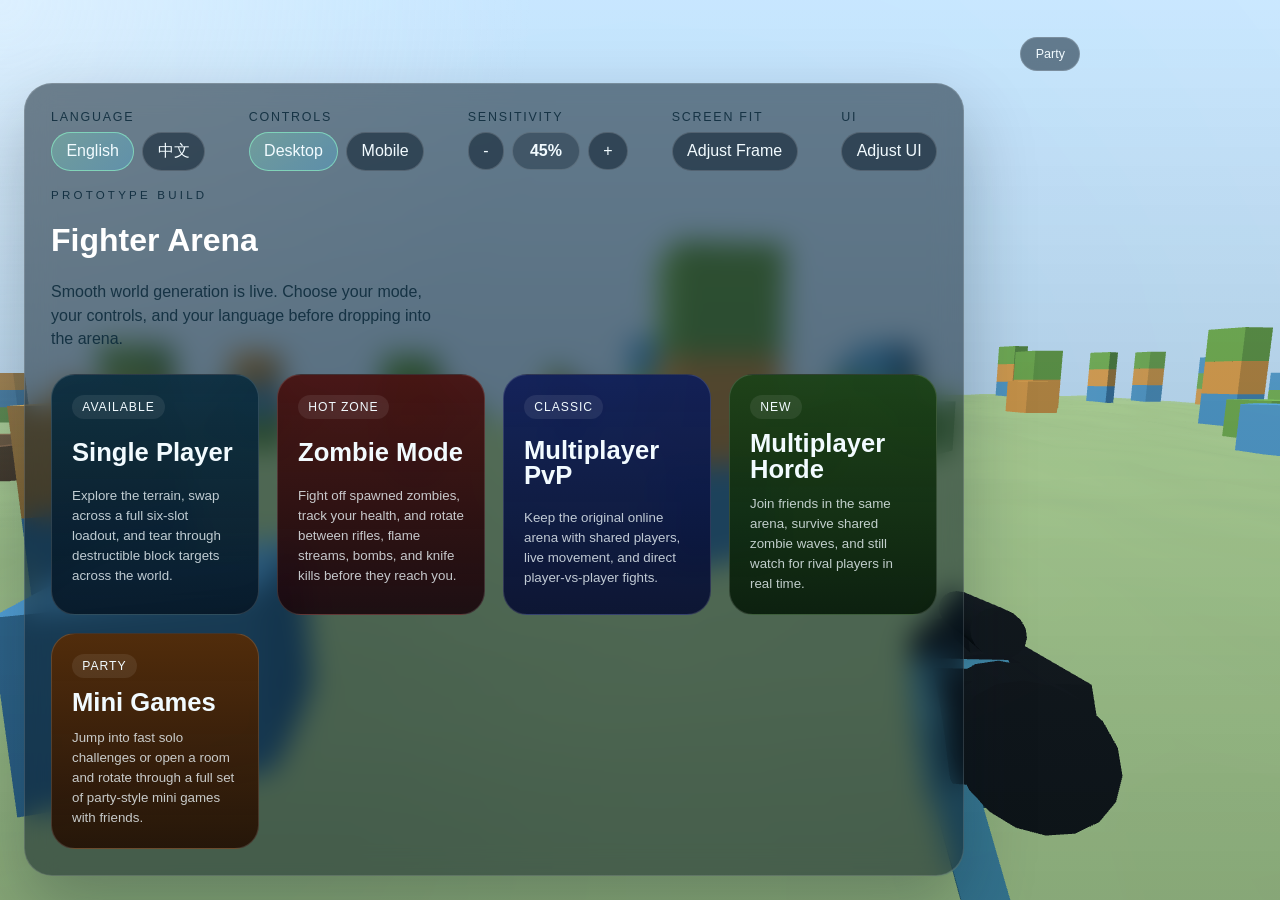
==== commit 47d1369f: "Add files via upload" ====
--- a/Fighter arena/index.html
+++ b/Fighter arena/index.html
@@ -7,7 +7,7 @@
     <meta http-equiv="Pragma" content="no-cache" />
     <meta http-equiv="Expires" content="0" />
     <title>Fighter Arena</title>
-    <link rel="stylesheet" href="./src/style.css?v=20260509o" />
+    <link rel="stylesheet" href="./src/style.css?v=20260510k" />
   </head>
   <body>
     <div class="menu-screen" id="menuScreen">
@@ -92,7 +92,31 @@
               still watch for rival players in real time.
             </span>
           </button>
-        </div>
+
+          <button class="mode-card mode-card--arcade" id="miniGamesButton" type="button">
+            <span class="mode-card__tag" id="miniGamesTag">Party</span>
+            <strong id="miniGamesTitle">Mini Games</strong>
+            <span id="miniGamesDescription">
+              Jump into fast solo challenges or open a room and rotate through a full set of party-style mini games with friends.
+            </span>
+          </button>
+        </div>
+      </div>
+    </div>
+
+    <div class="room-browser is-hidden" id="miniGameBrowser">
+      <div class="room-browser__panel room-browser__panel--mini-games">
+        <div class="room-browser__header">
+          <div>
+            <p class="eyebrow" id="miniGameBrowserEyebrow">Mini Games</p>
+            <h2 id="miniGameBrowserTitle">Mini Games Hub</h2>
+            <p class="room-browser__summary" id="miniGameBrowserSummary">
+              Pick a fast challenge for solo play, or open a room and bring friends in with public rooms or private codes.
+            </p>
+          </div>
+          <button class="menu-toggle room-browser__close" id="miniGameBrowserCloseButton" type="button">Close</button>
+        </div>
+        <div class="mini-game-grid" id="miniGameGrid"></div>
       </div>
     </div>
 
@@ -128,6 +152,7 @@
                   <select class="room-browser__select" id="roomModeSelect">
                     <option value="pvp">PvP</option>
                     <option value="horde">Zombie Horde</option>
+                    <option value="arcade">Mini Games</option>
                   </select>
                 </label>
                 <label class="room-browser__field">
@@ -138,7 +163,16 @@
                   </select>
                 </label>
               </div>
-              <label class="room-browser__field">
+              <label class="room-browser__field" id="roomMiniGameField" hidden>
+                <span id="roomMiniGameLabel">Mini Game</span>
+                <select class="room-browser__select" id="roomMiniGameSelect">
+                  <option value="sharpshooter">Sharpshooter</option>
+                  <option value="zombie-blitz">Zombie Blitz</option>
+                  <option value="checkpoint-sprint">Checkpoint Sprint</option>
+                  <option value="distance-dash">Distance Dash</option>
+                </select>
+              </label>
+              <label class="room-browser__field" id="roomMinPlayersField">
                 <span id="roomMinPlayersLabel">Horde Start Players</span>
                 <input class="room-browser__input" id="roomMinPlayersInput" type="number" min="1" max="8" value="2" />
               </label>
@@ -207,6 +241,30 @@
         <div class="shop-grid" id="shopGrid"></div>
       </div>
 
+      <div class="social-panel is-hidden" id="socialPanel">
+        <div class="social-panel__header">
+          <div>
+            <p class="eyebrow" id="socialEyebrow">Party</p>
+            <h2 id="socialTitle">Friends And Chat</h2>
+          </div>
+          <button class="menu-toggle social-panel__close" id="socialCloseButton" type="button">Close</button>
+        </div>
+        <div class="social-panel__grid">
+          <section class="social-panel__section">
+            <p class="social-panel__label" id="socialRosterLabel">Leaderboard</p>
+            <div class="social-panel__list" id="socialRosterList"></div>
+          </section>
+          <section class="social-panel__section">
+            <p class="social-panel__label" id="socialChatLabel">Chat</p>
+            <div class="social-panel__chat-log" id="socialChatLog"></div>
+            <div class="social-panel__composer">
+              <input class="room-browser__input social-panel__input" id="socialChatInput" type="text" maxlength="220" placeholder="Say something" />
+              <button class="start-button social-panel__send" id="socialSendButton" type="button">Send</button>
+            </div>
+          </section>
+        </div>
+      </div>
+
       <div class="status" id="statusHud">
         <span id="modeReadout">Mode: Menu</span>
         <span id="healthReadout">Health: --</span>
@@ -231,12 +289,8 @@
       <div class="loadout-bar" id="loadoutBar" aria-label="Weapon Selection"></div>
     </div>
 
-    <button class="menu-toggle screen-fit-hud-button is-hidden" id="screenFitHudButton" type="button">
-      Screen Fit
-    </button>
-
-    <button class="menu-toggle control-fit-hud-button is-hidden" id="controlFitHudButton" type="button">
-      Control Fit
+    <button class="menu-toggle social-hud-button is-hidden" id="socialHudButton" type="button">
+      Party
     </button>
 
     <div class="touch-ui" id="touchUi" hidden>
@@ -256,6 +310,8 @@
         <button class="touch-action" id="touchViewButton" type="button">View</button>
         <button class="touch-action" id="touchPickupButton" type="button">Pick Up</button>
         <button class="touch-action" id="touchWallButton" type="button">Wall</button>
+        <button class="touch-action" id="touchShopButton" type="button">Shop</button>
+        <button class="touch-action" id="touchChatButton" type="button">Chat</button>
       </div>
     </div>
 
@@ -393,6 +449,6 @@
         });
       })();
     </script>
-    <script type="module" src="./src/main.js?v=20260509o"></script>
+    <script type="module" src="./src/main.js?v=20260510k"></script>
   </body>
 </html>
--- a/Fighter arena/src/style.css
+++ b/Fighter arena/src/style.css
@@ -361,6 +361,59 @@
   justify-self: flex-start;
 }
 
+
+.mini-game-grid {
+  display: grid;
+  grid-template-columns: repeat(auto-fit, minmax(220px, 1fr));
+  gap: 16px;
+  margin-top: 22px;
+}
+
+.mini-game-card {
+  display: grid;
+  gap: 14px;
+  padding: 18px;
+  border-radius: 24px;
+  border: 1px solid rgba(255, 255, 255, 0.1);
+  background:
+    linear-gradient(180deg, rgba(17, 42, 57, 0.9), rgba(4, 18, 29, 0.88)),
+    rgba(5, 21, 33, 0.8);
+  box-shadow: 0 18px 42px rgba(2, 10, 16, 0.18);
+}
+
+.mini-game-card__tag {
+  display: inline-flex;
+  width: fit-content;
+  min-height: 30px;
+  align-items: center;
+  padding: 0.24rem 0.64rem;
+  border-radius: 999px;
+  background: rgba(255, 255, 255, 0.08);
+  color: var(--text-soft);
+  font-size: 0.74rem;
+  letter-spacing: 0.08em;
+  text-transform: uppercase;
+}
+
+.mini-game-card__title {
+  margin: 0;
+  font-size: 1.35rem;
+  color: var(--text-strong);
+}
+
+.mini-game-card__description,
+.mini-game-card__meta {
+  margin: 0;
+  color: var(--text-soft);
+  line-height: 1.5;
+}
+
+.mini-game-card__buttons {
+  display: grid;
+  grid-template-columns: repeat(2, minmax(0, 1fr));
+  gap: 10px;
+}
+
 .hud {
   position: fixed;
   inset: 0;
@@ -420,6 +473,8 @@
 }
 
 .panel {
+  position: relative;
+  z-index: 12;
   align-self: flex-start;
   max-width: 420px;
   max-height: min(40vh, 320px);
@@ -510,6 +565,203 @@
   grid-template-columns: repeat(auto-fit, minmax(180px, 1fr));
   gap: 14px;
   margin-top: 18px;
+}
+
+.social-panel {
+  align-self: flex-start;
+  width: min(900px, 100%);
+  max-height: min(66vh, 620px);
+  padding: 20px;
+  border: 1px solid rgba(255, 255, 255, 0.14);
+  border-radius: 24px;
+  background: rgba(5, 21, 33, 0.82);
+  color: var(--text-strong);
+  backdrop-filter: blur(14px);
+  pointer-events: auto;
+  overflow: auto;
+  box-shadow: 0 24px 50px rgba(2, 12, 19, 0.24);
+  transition: opacity 180ms ease, transform 220ms ease;
+}
+
+.social-panel.is-hidden {
+  opacity: 0;
+  transform: translateY(8px);
+  pointer-events: none;
+}
+
+.social-panel__header {
+  display: flex;
+  align-items: flex-start;
+  justify-content: space-between;
+  gap: 14px;
+}
+
+.social-panel__header h2 {
+  margin: 0;
+  font-size: clamp(1.45rem, 3vw, 2.15rem);
+}
+
+.social-panel__close {
+  flex: 0 0 auto;
+}
+
+.social-panel__grid {
+  display: grid;
+  grid-template-columns: minmax(260px, 0.9fr) minmax(320px, 1.1fr);
+  gap: 14px;
+  margin-top: 16px;
+}
+
+.social-panel__section {
+  display: grid;
+  gap: 10px;
+  padding: 14px;
+  border-radius: 20px;
+  background: rgba(255, 255, 255, 0.05);
+  border: 1px solid rgba(255, 255, 255, 0.08);
+}
+
+.social-panel__label {
+  margin: 0;
+  color: var(--text-soft);
+  font-size: 0.78rem;
+  letter-spacing: 0.14em;
+  text-transform: uppercase;
+}
+
+.social-panel__list,
+.social-panel__chat-log {
+  display: grid;
+  gap: 10px;
+  min-height: 140px;
+  max-height: min(40vh, 360px);
+  overflow: auto;
+  padding-right: 4px;
+}
+
+.social-panel__composer {
+  display: flex;
+  gap: 10px;
+  align-items: stretch;
+}
+
+.social-panel__input {
+  flex: 1 1 auto;
+}
+
+.social-panel__send {
+  flex: 0 0 auto;
+  min-width: 104px;
+}
+
+.social-panel__empty {
+  margin: 0;
+  color: rgba(236, 246, 252, 0.52);
+}
+
+.social-player {
+  display: grid;
+  grid-template-columns: auto 1fr;
+  gap: 10px;
+  align-items: flex-start;
+  padding: 12px;
+  border-radius: 18px;
+  background: rgba(255, 255, 255, 0.04);
+  border: 1px solid rgba(255, 255, 255, 0.08);
+}
+
+.social-player.is-self {
+  border-color: rgba(141, 244, 200, 0.34);
+  background: rgba(141, 244, 200, 0.08);
+}
+
+.social-player__rank {
+  display: inline-flex;
+  align-items: center;
+  justify-content: center;
+  min-width: 42px;
+  min-height: 32px;
+  padding: 0 0.5rem;
+  border-radius: 999px;
+  background: rgba(255, 255, 255, 0.08);
+  color: var(--text-soft);
+  font-size: 0.82rem;
+  font-weight: 700;
+}
+
+.social-player__body {
+  display: grid;
+  gap: 4px;
+}
+
+.social-player__name {
+  font-size: 0.96rem;
+}
+
+.social-player__meta {
+  color: var(--text-soft);
+  font-size: 0.82rem;
+}
+
+.social-chat-message {
+  display: grid;
+  gap: 4px;
+  padding: 12px;
+  border-radius: 16px;
+  background: rgba(255, 255, 255, 0.04);
+  border: 1px solid rgba(255, 255, 255, 0.08);
+}
+
+.social-chat-message.is-self {
+  border-color: rgba(99, 205, 255, 0.34);
+  background: rgba(99, 205, 255, 0.08);
+}
+
+.social-chat-message.is-system {
+  border-color: rgba(255, 255, 255, 0.14);
+  background: rgba(255, 255, 255, 0.03);
+}
+
+.social-chat-message__author {
+  font-size: 0.8rem;
+  letter-spacing: 0.04em;
+  color: var(--text-soft);
+}
+
+.social-chat-message__body {
+  line-height: 1.45;
+  white-space: pre-wrap;
+  word-break: break-word;
+}
+
+.social-hud-button {
+  position: fixed;
+  top: calc(var(--play-top) + 24px);
+  right: calc(var(--play-right) + 262px);
+  z-index: 14;
+  width: auto !important;
+  min-width: 0;
+  min-height: 34px;
+  padding: 0.38rem 0.72rem;
+  display: inline-flex;
+  align-items: center;
+  justify-content: center;
+  white-space: nowrap;
+}
+
+.free-mouse-button {
+  position: fixed;
+  top: calc(var(--play-top) + 24px);
+  right: calc(var(--play-right) + 10px);
+  z-index: 14;
+  width: auto !important;
+  min-width: 0;
+  min-height: 34px;
+  padding: 0.38rem 0.72rem;
+  display: inline-flex;
+  align-items: center;
+  justify-content: center;
+  white-space: nowrap;
 }
 
 .shop-card {
@@ -666,6 +918,18 @@
   opacity: 0;
   transform: translateY(-8px);
   pointer-events: none;
+}
+
+body.is-panel-open .status,
+body.is-panel-open .sprint-meter,
+body.is-panel-open .coords-readout,
+body.is-panel-open .loadout-bar,
+body.is-panel-open .screen-fit-hud-button,
+body.is-panel-open .control-fit-hud-button,
+body.is-panel-open .social-hud-button,
+body.is-panel-open .free-mouse-button {
+  opacity: 0.12 !important;
+  pointer-events: none !important;
 }
 
 .status span {
@@ -1141,6 +1405,19 @@
     rgba(6, 24, 39, 0.6);
 }
 
+.mode-card--arcade {
+  background:
+    linear-gradient(180deg, rgba(88, 46, 8, 0.92), rgba(39, 18, 4, 0.86)),
+    rgba(6, 24, 39, 0.6);
+}
+
+.mode-card--arcade:hover {
+  border-color: rgba(255, 194, 118, 0.64);
+  background:
+    linear-gradient(180deg, rgba(104, 56, 10, 0.96), rgba(48, 24, 4, 0.9)),
+    rgba(6, 24, 39, 0.6);
+}
+
 .touch-ui {
   position: fixed;
   inset: 0;
@@ -1408,6 +1685,14 @@
 
   .room-browser__row {
     display: grid;
+    grid-template-columns: minmax(0, 1fr);
+  }
+
+  .mini-game-grid {
+    grid-template-columns: minmax(0, 1fr);
+  }
+
+  .mini-game-card__buttons {
     grid-template-columns: minmax(0, 1fr);
   }
 }
@@ -1969,6 +2254,23 @@
   pointer-events: auto !important;
   z-index: 17;
 }
+body.is-control-fit-editing .screen-fit-hud-button,
+body.is-control-fit-editing .control-fit-hud-button,
+body.is-control-fit-editing .social-hud-button,
+body.is-control-fit-editing .free-mouse-button {
+  opacity: 1 !important;
+  pointer-events: auto !important;
+  z-index: 17;
+  box-shadow: 0 0 0 1px rgba(255,255,255,0.12), 0 18px 36px rgba(3, 12, 19, 0.28);
+}
+
+body.is-control-fit-editing .screen-fit-hud-button.is-control-fit-selected,
+body.is-control-fit-editing .control-fit-hud-button.is-control-fit-selected,
+body.is-control-fit-editing .social-hud-button.is-control-fit-selected,
+body.is-control-fit-editing .free-mouse-button.is-control-fit-selected {
+  box-shadow: 0 0 0 3px rgba(141, 244, 200, 0.78), 0 20px 40px rgba(3, 12, 19, 0.34);
+}
+
 
 body.is-control-fit-editing .menu-screen {
   opacity: 0.22;
@@ -2081,3 +2383,70 @@
 body.is-control-fit-editing .loadout-bar {
   pointer-events: auto !important;
 }
+
+@media (max-width: 760px) {
+  .social-panel {
+    width: calc(100% - 12px);
+    max-height: min(72vh, 560px);
+    padding: 14px;
+    border-radius: 18px;
+  }
+
+  .social-panel__header {
+    flex-direction: column;
+    align-items: stretch;
+    gap: 10px;
+  }
+
+  .social-panel__header h2 {
+    font-size: clamp(1.1rem, 5vw, 1.5rem);
+  }
+
+  .social-panel__grid {
+    grid-template-columns: 1fr;
+  }
+
+  .social-panel__composer {
+    flex-direction: column;
+  }
+
+  .social-panel__send {
+    width: 100%;
+  }
+
+  .social-hud-button {
+    top: calc(var(--play-top) + 90px);
+    right: calc(var(--play-right) + 10px);
+    min-height: 32px;
+    padding: 0.34rem 0.66rem;
+    font-size: 0.76rem;
+  }
+
+  .free-mouse-button {
+    top: calc(var(--play-top) + 130px);
+    right: calc(var(--play-right) + 10px);
+    min-height: 32px;
+    padding: 0.34rem 0.66rem;
+    font-size: 0.76rem;
+  }
+}
+
+body.is-social-open .brand,
+body.is-social-open .status,
+body.is-social-open .sprint-meter,
+body.is-social-open .coords-readout,
+body.is-social-open .loadout-bar,
+body.is-social-open .screen-fit-hud-button,
+body.is-social-open .control-fit-hud-button,
+body.is-social-open .social-hud-button,
+body.is-social-open .free-mouse-button,
+body.is-social-open .reticle,
+body.is-social-open .scope-overlay {
+  opacity: 0 !important;
+  pointer-events: none !important;
+}
+
+body.is-social-open .social-panel {
+  opacity: 1 !important;
+  pointer-events: auto !important;
+}
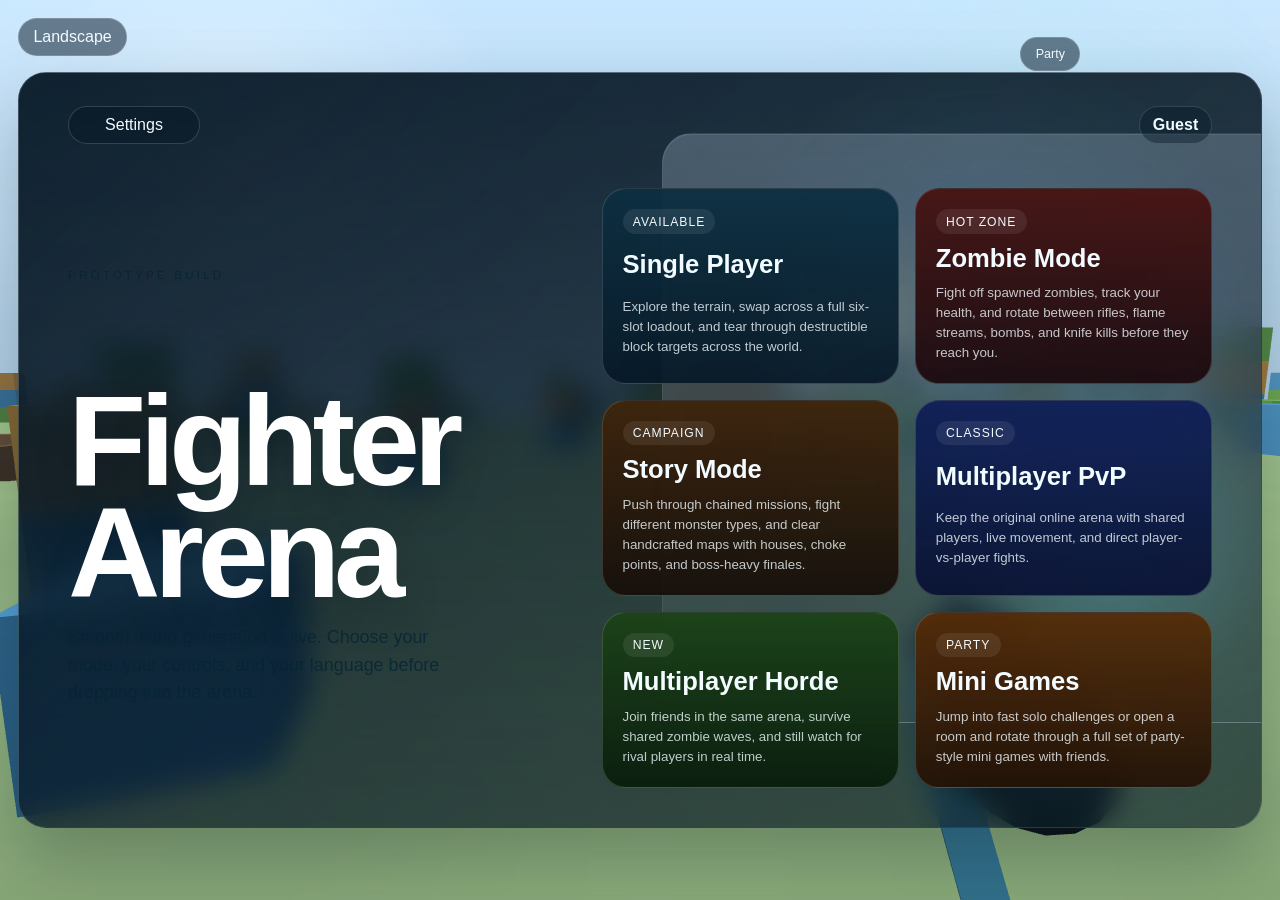
==== commit 7740aca2: "Add files via upload" ====
--- a/Fighter arena/index.html
+++ b/Fighter arena/index.html
@@ -7,46 +7,14 @@
     <meta http-equiv="Pragma" content="no-cache" />
     <meta http-equiv="Expires" content="0" />
     <title>Fighter Arena</title>
-    <link rel="stylesheet" href="./src/style.css?v=20260510k" />
+    <link rel="stylesheet" href="./src/style.css?v=20260517-mobile3" />
   </head>
   <body>
     <div class="menu-screen" id="menuScreen">
       <div class="menu-shell">
-        <div class="menu-toolbar">
-          <div class="menu-picker">
-            <span class="menu-picker__label" id="languageLabel">Language</span>
-            <div class="menu-picker__buttons">
-              <button class="menu-toggle" id="languageEnButton" type="button">English</button>
-              <button class="menu-toggle" id="languageZhButton" type="button">中文</button>
-            </div>
-          </div>
-          <div class="menu-picker">
-            <span class="menu-picker__label" id="controlLabel">Controls</span>
-            <div class="menu-picker__buttons">
-              <button class="menu-toggle" id="controlDesktopButton" type="button">Desktop</button>
-              <button class="menu-toggle" id="controlPadButton" type="button">Mobile</button>
-            </div>
-          </div>
-          <div class="menu-picker">
-            <span class="menu-picker__label" id="sensitivityLabel">Sensitivity</span>
-            <div class="menu-picker__buttons menu-picker__buttons--compact">
-              <button class="menu-toggle" id="sensitivityDownButton" type="button">-</button>
-              <span class="menu-value" id="sensitivityValue">100%</span>
-              <button class="menu-toggle" id="sensitivityUpButton" type="button">+</button>
-            </div>
-          </div>
-          <div class="menu-picker">
-            <span class="menu-picker__label" id="screenFitLabel">Screen Fit</span>
-            <div class="menu-picker__buttons">
-              <button class="menu-toggle" id="screenFitOpenButton" type="button">Adjust Frame</button>
-            </div>
-          </div>
-          <div class="menu-picker">
-            <span class="menu-picker__label" id="controlFitLabel">Control Fit</span>
-            <div class="menu-picker__buttons">
-              <button class="menu-toggle" id="controlFitOpenButton" type="button">Adjust Buttons</button>
-            </div>
-          </div>
+        <div class="menu-actions">
+          <button class="menu-toggle menu-actions__button" id="settingsOpenButton" type="button">Settings</button>
+          <span class="menu-actions__account" id="accountStatusChip">Guest</span>
         </div>
 
         <p class="eyebrow" id="menuEyebrow">Prototype Build</p>
@@ -75,6 +43,14 @@
             </span>
           </button>
 
+          <button class="mode-card mode-card--story" id="storyModeButton" type="button">
+            <span class="mode-card__tag" id="storyModeTag">Campaign</span>
+            <strong id="storyModeTitle">Story Mode</strong>
+            <span id="storyModeDescription">
+              Push through chained missions, fight different monster types, and clear handcrafted maps with houses, choke points, and boss-heavy finales.
+            </span>
+          </button>
+
           <button class="mode-card mode-card--multiplayer" id="multiplayerPvpButton" type="button">
             <span class="mode-card__tag" id="multiplayerPvpTag">Classic</span>
             <strong id="multiplayerPvpTitle">Multiplayer PvP</strong>
@@ -100,6 +76,93 @@
               Jump into fast solo challenges or open a room and rotate through a full set of party-style mini games with friends.
             </span>
           </button>
+        </div>
+      </div>
+    </div>
+
+    <div class="settings-panel is-hidden" id="settingsPanel">
+      <div class="settings-panel__panel">
+        <div class="settings-panel__header">
+          <div>
+            <p class="eyebrow" id="settingsEyebrow">Settings</p>
+            <h2 id="settingsTitle">Settings And Account</h2>
+            <p class="settings-panel__summary" id="settingsSummary">
+              Keep every setting in one place, then sign in on this browser to keep your layout, audio, loadout, and progress tied to your account.
+            </p>
+          </div>
+          <button class="menu-toggle settings-panel__close" id="settingsCloseButton" type="button">Close</button>
+        </div>
+        <div class="settings-panel__grid">
+          <section class="settings-panel__section">
+            <p class="settings-panel__label" id="settingsAccountLabel">Account</p>
+            <p class="settings-panel__status" id="accountStatusText">
+              Guest mode on this browser. Sign in to keep your data.
+            </p>
+            <div class="settings-panel__account-row settings-panel__account-row--inputs">
+              <input class="room-browser__input" id="accountNameInput" type="text" maxlength="24" placeholder="Account name" />
+              <input class="room-browser__input" id="accountPasswordInput" type="password" maxlength="48" placeholder="Password" />
+            </div>
+            <div class="settings-panel__account-row">
+              <button class="start-button" id="accountLoginButton" type="button">Log In / Create</button>
+              <button class="menu-toggle" id="accountSaveButton" type="button">Save</button>
+              <button class="menu-toggle" id="accountLogoutButton" type="button">Log Out</button>
+            </div>
+          </section>
+          <section class="settings-panel__section">
+            <p class="settings-panel__label" id="settingsGameLabel">Game Settings</p>
+            <div class="menu-toolbar settings-panel__toolbar">
+              <div class="menu-picker">
+                <span class="menu-picker__label" id="languageLabel">Language</span>
+                <div class="menu-picker__buttons">
+                  <button class="menu-toggle" id="languageEnButton" type="button">English</button>
+                  <button class="menu-toggle" id="languageZhButton" type="button">中文</button>
+                </div>
+              </div>
+              <div class="menu-picker">
+                <span class="menu-picker__label" id="controlLabel">Controls</span>
+                <div class="menu-picker__buttons">
+                  <button class="menu-toggle" id="controlDesktopButton" type="button">Desktop</button>
+                  <button class="menu-toggle" id="controlPadButton" type="button">Mobile</button>
+                </div>
+              </div>
+              <div class="menu-picker">
+                <span class="menu-picker__label" id="sensitivityLabel">Sensitivity</span>
+                <div class="menu-picker__buttons menu-picker__buttons--compact">
+                  <button class="menu-toggle" id="sensitivityDownButton" type="button">-</button>
+                  <span class="menu-value" id="sensitivityValue">100%</span>
+                  <button class="menu-toggle" id="sensitivityUpButton" type="button">+</button>
+                </div>
+              </div>
+              <div class="menu-picker">
+                <span class="menu-picker__label" id="soundLabel">Sound</span>
+                <div class="menu-picker__buttons menu-picker__buttons--compact">
+                  <button class="menu-toggle" id="soundMuteButton" type="button">Mute</button>
+                  <button class="menu-toggle" id="soundDownButton" type="button">-</button>
+                  <span class="menu-value" id="soundValue">100%</span>
+                  <button class="menu-toggle" id="soundUpButton" type="button">+</button>
+                </div>
+              </div>
+              <div class="menu-picker">
+                <span class="menu-picker__label" id="touchStyleLabel">Mobile HUD</span>
+                <div class="menu-picker__buttons">
+                  <button class="menu-toggle" id="touchStyleClassicButton" type="button">Classic</button>
+                  <button class="menu-toggle" id="touchStyleCompactButton" type="button">Compact</button>
+                </div>
+              </div>
+              <div class="menu-picker">
+                <span class="menu-picker__label" id="screenFitLabel">Screen Fit</span>
+                <div class="menu-picker__buttons">
+                  <button class="menu-toggle" id="screenFitOpenButton" type="button">Adjust Frame</button>
+                </div>
+              </div>
+              <div class="menu-picker">
+                <span class="menu-picker__label" id="controlFitLabel">Control Fit</span>
+                <div class="menu-picker__buttons">
+                  <button class="menu-toggle" id="controlFitOpenButton" type="button">Adjust Buttons</button>
+                </div>
+              </div>
+            </div>
+          </section>
         </div>
       </div>
     </div>
@@ -117,6 +180,22 @@
           <button class="menu-toggle room-browser__close" id="miniGameBrowserCloseButton" type="button">Close</button>
         </div>
         <div class="mini-game-grid" id="miniGameGrid"></div>
+      </div>
+    </div>
+
+    <div class="room-browser is-hidden" id="storyBrowser">
+      <div class="room-browser__panel room-browser__panel--mini-games">
+        <div class="room-browser__header">
+          <div>
+            <p class="eyebrow" id="storyBrowserEyebrow">Story Mode</p>
+            <h2 id="storyBrowserTitle">Campaign Map</h2>
+            <p class="room-browser__summary" id="storyBrowserSummary">
+              Move chapter by chapter through a full campaign. Each mission changes the map, the monster lineup, and the pressure.
+            </p>
+          </div>
+          <button class="menu-toggle room-browser__close" id="storyBrowserCloseButton" type="button">Close</button>
+        </div>
+        <div class="mini-game-grid" id="storyChapterGrid"></div>
       </div>
     </div>
 
@@ -203,7 +282,7 @@
     <div class="hud">
       <div class="brand">
         <p class="eyebrow" id="brandEyebrow">Single Player</p>
-        <h1>Fighter Arena</h1>
+        <h1 id="brandTitle">Fighter Arena</h1>
         <p class="summary" id="brandSummary">
           Smooth terrain, reload management, a six-slot loadout, and streamed
           targets across the world.
@@ -213,8 +292,18 @@
 
       <div class="panel is-hidden" id="panel">
         <button class="start-button" id="startButton" type="button">Resume Mission</button>
-        <button class="menu-toggle panel-fit-button" id="screenFitPauseButton" type="button">Screen Fit</button>
-        <button class="menu-toggle panel-fit-button" id="controlFitPauseButton" type="button">Control Fit</button>
+        <button class="menu-toggle panel-settings-button" id="panelSettingsButton" type="button">Settings</button>
+        <button class="menu-toggle panel-fit-button panel-settings-legacy" id="screenFitPauseButton" type="button">Screen Fit</button>
+        <button class="menu-toggle panel-fit-button panel-settings-legacy" id="controlFitPauseButton" type="button">Control Fit</button>
+        <div class="panel-audio panel-settings-legacy">
+          <span class="panel-audio__label" id="panelSoundLabel">Sound</span>
+          <div class="panel-audio__controls">
+            <button class="menu-toggle" id="panelSoundMuteButton" type="button">Mute</button>
+            <button class="menu-toggle" id="panelSoundDownButton" type="button">-</button>
+            <span class="menu-value" id="panelSoundValue">100%</span>
+            <button class="menu-toggle" id="panelSoundUpButton" type="button">+</button>
+          </div>
+        </div>
         <p id="instructionLine1">
           <kbd>WASD</kbd> move, <kbd>Shift</kbd> sprint, <kbd>Space</kbd> jump,
           mouse to look.
@@ -231,7 +320,10 @@
       <div class="shop-panel is-hidden" id="shopPanel">
         <div class="shop-panel__topline">
           <p class="eyebrow" id="shopEyebrow">Field Shop</p>
-          <span class="shop-panel__credits" id="shopCredits">Credits: 0</span>
+          <div class="shop-panel__actions">
+            <span class="shop-panel__credits" id="shopCredits">Bitz: 0</span>
+            <button class="menu-toggle shop-panel__close" id="shopCloseButton" type="button">Close</button>
+          </div>
         </div>
         <h2 id="shopTitle">Weapon Shop</h2>
         <p class="shop-panel__summary" id="shopSummary">
@@ -291,6 +383,10 @@
 
     <button class="menu-toggle social-hud-button is-hidden" id="socialHudButton" type="button">
       Party
+    </button>
+
+    <button class="menu-toggle phone-emu-rotate-button is-hidden" id="phoneEmuRotateButton" type="button">
+      Landscape
     </button>
 
     <div class="touch-ui" id="touchUi" hidden>
@@ -308,6 +404,7 @@
         <button class="touch-action" id="touchReloadButton" type="button">Reload</button>
         <button class="touch-action" id="touchHealButton" type="button">Heal</button>
         <button class="touch-action" id="touchViewButton" type="button">View</button>
+        <button class="touch-action" id="touchRotateButton" type="button">Rotate</button>
         <button class="touch-action" id="touchPickupButton" type="button">Pick Up</button>
         <button class="touch-action" id="touchWallButton" type="button">Wall</button>
         <button class="touch-action" id="touchShopButton" type="button">Shop</button>
@@ -392,6 +489,101 @@
           }
         }
 
+        const BOOT_MESSAGE_VARIANT_CLASSES = [
+          "is-info",
+          "is-success",
+          "is-warning",
+          "is-error",
+          "is-compact",
+          "is-detailed"
+        ];
+
+        function clearBootMessageClasses() {
+          if (!bootMessage) {
+            return;
+          }
+          bootMessage.classList.remove.apply(bootMessage.classList, BOOT_MESSAGE_VARIANT_CLASSES);
+        }
+
+        function inferBootMessageTone(message) {
+          const value = String(message || "").toLowerCase();
+          if (!value) {
+            return "info";
+          }
+          if (
+            value.includes("error") ||
+            value.includes("failed") ||
+            value.includes("unavailable") ||
+            value.includes("不可用") ||
+            value.includes("失败") ||
+            value.includes("错误") ||
+            value.includes("expired") ||
+            value.includes("wrong password")
+          ) {
+            return "error";
+          }
+          if (
+            value.includes("unsupported") ||
+            value.includes("blocked") ||
+            value.includes("not found") ||
+            value.includes("need ") ||
+            value.includes("等待") ||
+            value.includes("冷却") ||
+            value.includes("没找到") ||
+            value.includes("不够") ||
+            value.includes("不能")
+          ) {
+            return "warning";
+          }
+          if (
+            value.includes("saved") ||
+            value.includes("created") ||
+            value.includes("logged in") ||
+            value.includes("signed in") ||
+            value.includes("unlocked") ||
+            value.includes("deployed") ||
+            value.includes("live") ||
+            value.includes("started") ||
+            value.includes("完成") ||
+            value.includes("成功") ||
+            value.includes("已开始") ||
+            value.includes("已保存") ||
+            value.includes("已解锁") ||
+            value.includes("已放下")
+          ) {
+            return "success";
+          }
+          return "info";
+        }
+
+        function inferBootMessageScale(message) {
+          const length = String(message || "").trim().length;
+          if (length <= 44) {
+            return "compact";
+          }
+          if (length >= 92) {
+            return "detailed";
+          }
+          return "normal";
+        }
+
+        function shouldSuppressBootMessage() {
+          const body = document.body;
+          if (!body) {
+            return false;
+          }
+          return (
+            body.classList.contains("is-ingame") &&
+            !body.classList.contains("is-panel-open") &&
+            !body.classList.contains("is-settings-open") &&
+            !body.classList.contains("is-social-open") &&
+            !body.classList.contains("is-shop-open") &&
+            !body.classList.contains("is-story-open") &&
+            !body.classList.contains("is-screen-fit-editing") &&
+            !body.classList.contains("is-control-fit-editing")
+          );
+        }
+
         function hideBootMessageImmediately() {
           if (!bootMessage) {
             return;
@@ -399,6 +591,7 @@
 
           clearBootMessageTimers();
           bootMessage.classList.remove("is-visible");
+          clearBootMessageClasses();
           bootMessage.hidden = true;
           bootMessage.textContent = "";
         }
@@ -414,6 +607,18 @@
           if (!nextMessage) {
             hideBootMessageImmediately();
             return;
+          }
+
+          clearBootMessageClasses();
+          const tone = inferBootMessageTone(nextMessage);
+          const scale = inferBootMessageScale(nextMessage);
+          if (shouldSuppressBootMessage()) {
+            hideBootMessageImmediately();
+            return;
+          }
+          bootMessage.classList.add("is-" + tone);
+          if (scale === "compact" || scale === "detailed") {
+            bootMessage.classList.add("is-" + scale);
           }
 
           bootMessage.hidden = false;
@@ -426,6 +631,7 @@
             bootMessage.classList.remove("is-visible");
             bootMessageHideTimer = window.setTimeout(function () {
               bootMessage.hidden = true;
+              clearBootMessageClasses();
               bootMessage.textContent = "";
               bootMessageHideTimer = 0;
             }, BOOT_MESSAGE_FADE_MS);
@@ -436,7 +642,11 @@
         window.__fighterArenaSetBootMessage = setBootMessage;
 
         window.addEventListener("error", function (event) {
-          setBootMessage("Startup error: " + (event.message || "Unknown error"));
+          const detail =
+            event && event.error && event.error.name
+              ? event.error.name + ": " + (event.error.message || event.message || "Unknown error")
+              : event.message || "Unknown error";
+          setBootMessage("Startup error: " + detail);
         });
 
         window.addEventListener("unhandledrejection", function (event) {
@@ -449,6 +659,6 @@
         });
       })();
     </script>
-    <script type="module" src="./src/main.js?v=20260510k"></script>
+    <script type="module" src="./src/main.js?v=20260516e"></script>
   </body>
 </html>
--- a/Fighter arena/src/style.css
+++ b/Fighter arena/src/style.css
@@ -134,6 +134,19 @@
     rgba(6, 24, 39, 0.6);
 }
 
+.mode-card--story {
+  background:
+    linear-gradient(180deg, rgba(64, 38, 12, 0.94), rgba(24, 14, 7, 0.86)),
+    rgba(6, 24, 39, 0.6);
+}
+
+.mode-card--story:hover {
+  border-color: rgba(255, 206, 126, 0.62);
+  background:
+    linear-gradient(180deg, rgba(88, 51, 14, 0.96), rgba(31, 18, 8, 0.9)),
+    rgba(6, 24, 39, 0.6);
+}
+
 .mode-card--multiplayer {
   background:
     linear-gradient(180deg, rgba(18, 33, 92, 0.9), rgba(10, 17, 52, 0.84)),
@@ -440,6 +453,11 @@
 body.is-ingame .hud .brand {
   opacity: 1;
   transform: translateY(0);
+}
+
+body.is-ingame .brand h1,
+body.is-ingame .brand .summary {
+  display: none;
 }
 
 .eyebrow {
@@ -503,6 +521,34 @@
   line-height: 1.45;
 }
 
+.panel-settings-button {
+  margin-top: 10px;
+}
+
+.panel-settings-legacy {
+  display: none !important;
+}
+
+.panel-audio {
+  display: grid;
+  gap: 8px;
+  margin-top: 12px;
+}
+
+.panel-audio__label {
+  color: rgba(230, 245, 255, 0.8);
+  font-size: 0.72rem;
+  letter-spacing: 0.16em;
+  text-transform: uppercase;
+}
+
+.panel-audio__controls {
+  display: flex;
+  flex-wrap: wrap;
+  gap: 8px;
+  align-items: center;
+}
+
 .shop-panel {
   align-self: flex-start;
   width: min(760px, 100%);
@@ -534,6 +580,14 @@
   gap: 12px;
 }
 
+.shop-panel__actions {
+  display: inline-flex;
+  align-items: center;
+  gap: 10px;
+  flex-wrap: wrap;
+  justify-content: flex-end;
+}
+
 .shop-panel h2 {
   margin: 0;
   font-size: clamp(1.7rem, 4vw, 2.3rem);
@@ -565,6 +619,96 @@
   grid-template-columns: repeat(auto-fit, minmax(180px, 1fr));
   gap: 14px;
   margin-top: 18px;
+}
+
+.settings-panel {
+  position: fixed;
+  inset: 0;
+  z-index: 17;
+  display: grid;
+  place-items: center;
+  padding: 24px;
+  background: rgba(3, 12, 19, 0.42);
+}
+
+.settings-panel.is-hidden {
+  opacity: 0;
+  transform: translateY(8px);
+  pointer-events: none;
+}
+
+.settings-panel__panel {
+  width: min(980px, 100%);
+  max-height: min(82vh, 760px);
+  padding: 22px;
+  border: 1px solid rgba(255, 255, 255, 0.14);
+  border-radius: 24px;
+  background: rgba(5, 21, 33, 0.84);
+  color: var(--text-strong);
+  backdrop-filter: blur(14px);
+  overflow: auto;
+  box-shadow: 0 24px 50px rgba(2, 12, 19, 0.24);
+}
+
+.settings-panel__header {
+  display: flex;
+  align-items: flex-start;
+  justify-content: space-between;
+  gap: 14px;
+}
+
+.settings-panel__header h2 {
+  margin: 0;
+  font-size: clamp(1.45rem, 3vw, 2.15rem);
+}
+
+.settings-panel__summary {
+  margin: 10px 0 0;
+  max-width: 42rem;
+  color: var(--text-soft);
+  line-height: 1.45;
+}
+
+.settings-panel__grid {
+  display: grid;
+  gap: 14px;
+  margin-top: 16px;
+}
+
+.settings-panel__section {
+  display: grid;
+  gap: 12px;
+  padding: 14px;
+  border-radius: 20px;
+  background: rgba(255, 255, 255, 0.05);
+}
+
+.settings-panel__label {
+  margin: 0;
+  color: var(--text-strong);
+  font-size: 0.8rem;
+  letter-spacing: 0.14em;
+  text-transform: uppercase;
+}
+
+.settings-panel__status {
+  margin: 0;
+  color: var(--text-soft);
+  line-height: 1.45;
+}
+
+.settings-panel__account-row {
+  display: flex;
+  gap: 10px;
+  flex-wrap: wrap;
+}
+
+.settings-panel__account-row--inputs > * {
+  flex: 1 1 220px;
+}
+
+.settings-panel__toolbar {
+  margin-bottom: 0;
 }
 
 .social-panel {
@@ -910,6 +1054,10 @@
 
 body.is-playing .coords-readout {
   opacity: 0.76;
+}
+
+body.is-mobile-session .hud .brand {
+  display: none !important;
 }
 
 body.is-playing .brand,
@@ -1183,25 +1331,70 @@
   right: 24px;
   bottom: 24px;
   z-index: 6;
-  max-width: min(32rem, calc(100vw - 32px));
-  padding: 14px 16px;
+  max-width: min(34rem, calc(100vw - 32px));
+  padding: 12px 15px;
   border-radius: 16px;
-  background: rgba(101, 20, 24, 0.9);
-  border: 1px solid rgba(255, 255, 255, 0.14);
-  color: #fff5f5;
-  backdrop-filter: blur(10px);
-  box-shadow: 0 18px 32px rgba(43, 8, 9, 0.28);
-  line-height: 1.45;
+  border: 1px solid rgba(255, 255, 255, 0.16);
+  color: #ecfbff;
+  background: linear-gradient(135deg, rgba(19, 75, 102, 0.94), rgba(9, 34, 47, 0.9));
+  backdrop-filter: blur(12px);
+  box-shadow: 0 18px 32px rgba(8, 24, 35, 0.22);
+  line-height: 1.42;
+  font-size: 0.96rem;
+  font-weight: 600;
+  letter-spacing: 0.01em;
   opacity: 0;
-  transform: translateY(10px);
+  transform: translateY(10px) scale(0.98);
   transition:
     opacity 220ms ease,
-    transform 220ms ease;
+    transform 220ms ease,
+    background 180ms ease,
+    box-shadow 180ms ease;
 }
 
 .boot-message.is-visible {
   opacity: 1;
-  transform: translateY(0);
+  transform: translateY(0) scale(1);
+}
+
+.boot-message.is-compact {
+  max-width: min(24rem, calc(100vw - 32px));
+  padding: 10px 13px;
+  border-radius: 14px;
+  font-size: 0.88rem;
+  font-weight: 700;
+  letter-spacing: 0.02em;
+}
+
+.boot-message.is-detailed {
+  max-width: min(40rem, calc(100vw - 32px));
+  padding: 15px 18px;
+  font-size: 1rem;
+  line-height: 1.52;
+}
+
+.boot-message.is-info {
+  color: #ecfbff;
+  background: linear-gradient(135deg, rgba(19, 75, 102, 0.94), rgba(9, 34, 47, 0.9));
+  box-shadow: 0 18px 32px rgba(8, 24, 35, 0.22);
+}
+
+.boot-message.is-success {
+  color: #f4fff5;
+  background: linear-gradient(135deg, rgba(39, 115, 72, 0.95), rgba(17, 58, 36, 0.9));
+  box-shadow: 0 18px 32px rgba(10, 36, 20, 0.24);
+}
+
+.boot-message.is-warning {
+  color: #fff8eb;
+  background: linear-gradient(135deg, rgba(157, 104, 27, 0.96), rgba(86, 52, 12, 0.92));
+  box-shadow: 0 18px 32px rgba(58, 31, 4, 0.26);
+}
+
+.boot-message.is-error {
+  color: #fff3f3;
+  background: linear-gradient(135deg, rgba(130, 33, 41, 0.96), rgba(82, 16, 21, 0.92));
+  box-shadow: 0 18px 32px rgba(50, 9, 12, 0.28);
 }
 
 kbd {
@@ -1260,7 +1453,23 @@
   }
 
   .menu-shell {
+    min-height: auto;
     padding: 20px;
+    grid-template-columns: 1fr;
+    grid-template-areas:
+      "actions"
+      "eyebrow"
+      "title"
+      "summary"
+      "cards";
+  }
+
+  .menu-shell::after {
+    width: 100%;
+    height: 38%;
+    right: 0;
+    top: auto;
+    bottom: 0;
   }
 
   .mode-grid {
@@ -1319,6 +1528,30 @@
     right: 16px;
     bottom: 16px;
   }
+}
+
+.menu-actions {
+  display: flex;
+  justify-content: space-between;
+  align-items: center;
+  gap: 12px;
+  margin-bottom: 18px;
+}
+
+.menu-actions__button {
+  min-width: 132px;
+}
+
+.menu-actions__account {
+  display: inline-flex;
+  align-items: center;
+  min-height: 38px;
+  padding: 0.45rem 0.8rem;
+  border-radius: 999px;
+  background: rgba(6, 24, 39, 0.42);
+  border: 1px solid rgba(255, 255, 255, 0.14);
+  color: var(--text-strong);
+  font-weight: 700;
 }
 
 .menu-toolbar {
@@ -1815,6 +2048,21 @@
 
   body.is-mobile-controls .touch-look {
     inset: 8% 0 calc(308px + env(safe-area-inset-bottom, 0px)) 28%;
+  }
+
+  body.is-mobile-compact .touch-actions {
+    grid-template-columns: repeat(2, minmax(74px, 92px));
+    gap: 10px;
+    bottom: calc(132px + env(safe-area-inset-bottom, 0px));
+  }
+
+  body.is-mobile-compact .touch-action {
+    min-height: 56px;
+    font-size: 0.76rem;
+  }
+
+  body.is-mobile-compact .touch-look {
+    inset: 8% 0 calc(250px + env(safe-area-inset-bottom, 0px)) 30%;
   }
 }
 
@@ -2385,6 +2633,22 @@
 }
 
 @media (max-width: 760px) {
+  .settings-panel__panel {
+    width: calc(100% - 12px);
+    padding: 14px;
+    border-radius: 18px;
+  }
+
+  .settings-panel__header {
+    flex-direction: column;
+    align-items: stretch;
+    gap: 10px;
+  }
+
+  .settings-panel__account-row {
+    flex-direction: column;
+  }
+
   .social-panel {
     width: calc(100% - 12px);
     max-height: min(72vh, 560px);
@@ -2429,6 +2693,27 @@
     padding: 0.34rem 0.66rem;
     font-size: 0.76rem;
   }
+}
+
+body.is-mobile-compact .touch-action[hidden] {
+  display: none !important;
+}
+
+body.is-settings-open .brand,
+body.is-settings-open .status,
+body.is-settings-open .sprint-meter,
+body.is-settings-open .coords-readout,
+body.is-settings-open .loadout-bar,
+body.is-settings-open .social-hud-button,
+body.is-settings-open .reticle,
+body.is-settings-open .scope-overlay {
+  opacity: 0 !important;
+  pointer-events: none !important;
+}
+
+body.is-settings-open .settings-panel {
+  opacity: 1 !important;
+  pointer-events: auto !important;
 }
 
 body.is-social-open .brand,
@@ -2450,3 +2735,1056 @@
   opacity: 1 !important;
   pointer-events: auto !important;
 }
+
+/* Panorama main menu refresh */
+.menu-actions {
+  grid-area: actions;
+  position: relative;
+  z-index: 2;
+  display: flex;
+  justify-content: space-between;
+  align-items: center;
+}
+
+.menu-screen {
+  align-items: stretch;
+  background:
+    radial-gradient(circle at 18% 18%, rgba(255, 255, 255, 0.38), transparent 22%),
+    radial-gradient(circle at 82% 26%, rgba(141, 244, 200, 0.12), transparent 24%),
+    linear-gradient(180deg, rgba(199, 231, 255, 0.08), rgba(4, 20, 33, 0.26));
+}
+
+.menu-shell {
+  position: relative;
+  width: min(1320px, 100%);
+  min-height: min(84vh, 900px);
+  margin: auto;
+  padding: 30px 34px;
+  display: grid;
+  grid-template-columns: minmax(280px, 0.9fr) minmax(520px, 1.1fr);
+  grid-template-areas:
+    "actions actions"
+    "eyebrow cards"
+    "title cards"
+    "summary cards";
+  column-gap: 34px;
+  row-gap: 14px;
+  overflow: hidden;
+  background:
+    linear-gradient(135deg, rgba(6, 24, 39, 0.74), rgba(6, 24, 39, 0.38) 44%, rgba(6, 24, 39, 0.18) 100%),
+    radial-gradient(circle at 78% 32%, rgba(82, 199, 255, 0.18), transparent 24%),
+    radial-gradient(circle at 88% 68%, rgba(141, 244, 200, 0.16), transparent 26%),
+    linear-gradient(180deg, rgba(5, 21, 33, 0.82), rgba(5, 21, 33, 0.56));
+}
+
+.menu-shell::after {
+  content: "";
+  position: absolute;
+  right: -6%;
+  top: 8%;
+  width: 54%;
+  height: 78%;
+  border-radius: 30px;
+  background:
+    linear-gradient(180deg, rgba(206, 231, 255, 0.2), rgba(61, 100, 132, 0.04)),
+    radial-gradient(circle at 32% 32%, rgba(255, 207, 108, 0.16), transparent 20%),
+    radial-gradient(circle at 68% 68%, rgba(82, 199, 255, 0.22), transparent 28%),
+    linear-gradient(135deg, rgba(255, 255, 255, 0.06), rgba(255, 255, 255, 0.01));
+  border: 1px solid rgba(255, 255, 255, 0.08);
+  box-shadow: inset 0 1px 0 rgba(255, 255, 255, 0.08);
+  pointer-events: none;
+}
+
+#menuEyebrow {
+  grid-area: eyebrow;
+  align-self: end;
+  margin-bottom: 0;
+}
+
+#menuTitle {
+  grid-area: title;
+  position: relative;
+  z-index: 1;
+  align-self: end;
+  margin: 0;
+  max-width: 7ch;
+  font-size: clamp(4.8rem, 10vw, 8.6rem);
+  line-height: 0.88;
+  letter-spacing: -0.05em;
+  text-shadow: 0 20px 40px rgba(1, 10, 18, 0.16);
+}
+
+#menuSummary {
+  grid-area: summary;
+  position: relative;
+  z-index: 1;
+  align-self: start;
+  max-width: 24rem;
+  margin: 0;
+  font-size: 1.12rem;
+  line-height: 1.55;
+}
+
+.mode-grid {
+  grid-area: cards;
+  position: relative;
+  z-index: 1;
+  grid-template-columns: repeat(2, minmax(220px, 1fr));
+  gap: 16px;
+  margin-top: 0;
+  align-content: center;
+}
+
+.mode-card {
+  min-height: 166px;
+}
+
+body.is-ingame .brand {
+  max-width: 220px;
+}
+
+body.is-ingame .brand .eyebrow {
+  margin-bottom: 6px;
+}
+
+body.is-ingame .brand .build-tag {
+  margin-top: 0;
+  font-size: 0.78rem;
+  letter-spacing: 0.16em;
+  color: rgba(6, 36, 54, 0.72);
+}
+
+@media (max-width: 680px) {
+  .menu-shell {
+    min-height: auto;
+    padding: 20px;
+    grid-template-columns: 1fr;
+    grid-template-areas:
+      "actions"
+      "eyebrow"
+      "title"
+      "summary"
+      "cards";
+  }
+
+  .menu-shell::after {
+    width: 100%;
+    height: 38%;
+    right: 0;
+    top: auto;
+    bottom: 0;
+  }
+
+  .mode-grid,
+  .mode-grid--four {
+    grid-template-columns: 1fr;
+  }
+
+  #menuTitle {
+    max-width: none;
+    font-size: clamp(3.4rem, 16vw, 5.4rem);
+  }
+
+  #menuSummary {
+    max-width: none;
+    font-size: 0.98rem;
+  }
+}
+
+
+/* Mobile panorama + responsive HUD pass */
+:root {
+  --safe-top: env(safe-area-inset-top, 0px);
+  --safe-right: env(safe-area-inset-right, 0px);
+  --safe-bottom: env(safe-area-inset-bottom, 0px);
+  --safe-left: env(safe-area-inset-left, 0px);
+}
+
+html,
+body {
+  min-height: 100dvh;
+}
+
+.status span {
+  white-space: nowrap;
+}
+
+.menu-screen {
+  align-items: stretch;
+  overflow: auto;
+  padding:
+    max(18px, var(--safe-top))
+    max(18px, var(--safe-right))
+    max(18px, var(--safe-bottom))
+    max(18px, var(--safe-left));
+}
+
+.menu-shell {
+  max-height: calc(100dvh - var(--safe-top) - var(--safe-bottom) - 36px);
+  scrollbar-gutter: stable both-edges;
+}
+
+.room-browser__panel {
+  max-height: min(88dvh, 900px);
+}
+
+.settings-panel__panel {
+  max-height: min(82dvh, 760px);
+}
+
+.social-panel {
+  max-height: min(66dvh, 620px);
+}
+
+.shop-panel {
+  max-height: min(46dvh, 380px);
+}
+
+.panel {
+  max-height: min(40dvh, 320px);
+}
+
+@media (max-width: 1120px), (max-height: 820px) {
+  .menu-shell {
+    width: 100%;
+    min-height: auto;
+    max-height: none;
+    padding: 24px;
+    grid-template-columns: 1fr;
+    grid-template-areas:
+      "actions"
+      "eyebrow"
+      "title"
+      "summary"
+      "cards";
+    column-gap: 0;
+    row-gap: 12px;
+  }
+
+  .menu-shell::after {
+    right: 0;
+    top: auto;
+    bottom: 0;
+    width: 100%;
+    height: 42%;
+    border-radius: 26px;
+  }
+
+  #menuTitle {
+    max-width: 9ch;
+    font-size: clamp(3.4rem, 10vw, 5.9rem);
+  }
+
+  #menuSummary {
+    max-width: 36rem;
+    font-size: 1rem;
+  }
+
+  .mode-grid,
+  .mode-grid--four {
+    grid-template-columns: repeat(2, minmax(0, 1fr));
+    align-content: start;
+  }
+}
+
+@media (max-width: 760px) {
+  .menu-screen {
+    padding:
+      max(10px, var(--safe-top))
+      max(10px, var(--safe-right))
+      max(14px, var(--safe-bottom))
+      max(10px, var(--safe-left));
+  }
+
+  .menu-shell {
+    width: 100%;
+    max-height: none;
+    padding: 18px;
+    border-radius: 24px;
+  }
+
+  .menu-actions {
+    gap: 8px;
+    align-items: stretch;
+    flex-wrap: wrap;
+  }
+
+  .menu-actions__button,
+  .menu-actions__account {
+    flex: 1 1 0;
+    justify-content: center;
+  }
+
+  .mode-grid,
+  .mode-grid--four {
+    grid-template-columns: minmax(0, 1fr);
+  }
+
+  .mode-card {
+    min-height: 0;
+  }
+
+  .room-browser,
+  .settings-panel {
+    padding:
+      max(10px, var(--safe-top))
+      max(10px, var(--safe-right))
+      max(14px, var(--safe-bottom))
+      max(10px, var(--safe-left));
+    align-items: stretch;
+  }
+
+  .room-browser__panel,
+  .settings-panel__panel,
+  .social-panel,
+  .shop-panel {
+    width: 100%;
+    max-height: calc(100dvh - var(--safe-top) - var(--safe-bottom) - 20px);
+  }
+}
+
+@media (max-width: 820px) {
+  body.is-mobile-controls .status {
+    max-width: calc(100% - 20px);
+    overflow-x: auto;
+    overflow-y: hidden;
+    scrollbar-width: none;
+  }
+
+  body.is-mobile-controls .status::-webkit-scrollbar {
+    display: none;
+  }
+}
+
+body.is-mobile-controls.is-mobile-portrait .status {
+  max-width: calc(100% - 16px);
+  gap: 5px;
+}
+
+body.is-mobile-controls.is-mobile-portrait .status span {
+  padding: 5px 8px;
+  font-size: 0.68rem;
+}
+
+body.is-mobile-controls.is-mobile-portrait .sprint-meter {
+  min-width: min(220px, calc(100% - 16px));
+  max-width: calc(100% - 16px);
+  padding: 7px 9px 9px;
+}
+
+body.is-mobile-controls.is-mobile-portrait .coords-readout {
+  font-size: 0.68rem;
+  padding: 5px 7px;
+}
+
+body.is-mobile-controls.is-mobile-portrait .touch-look {
+  inset: 0 0 calc(188px + env(safe-area-inset-bottom, 0px)) 0;
+}
+
+body.is-mobile-controls.is-mobile-portrait .loadout-slot {
+  min-width: 82px;
+}
+
+
+body.is-phone-emulation {
+  background:
+    radial-gradient(circle at top, rgba(255, 255, 255, 0.3), transparent 28%),
+    linear-gradient(180deg, #9dc3e4, #d6e8f6);
+}
+
+body.is-phone-emulation .menu-screen,
+body.is-phone-emulation .settings-panel,
+body.is-phone-emulation .room-browser {
+  padding: 14px;
+}
+
+body.is-phone-emulation .menu-shell,
+body.is-phone-emulation .settings-panel__panel,
+body.is-phone-emulation .room-browser__panel,
+body.is-phone-emulation .social-panel,
+body.is-phone-emulation .shop-panel {
+  width: min(calc(var(--play-width) - 20px), 430px);
+  max-width: calc(var(--play-width) - 20px);
+  max-height: calc(var(--play-height) - 20px);
+  margin: auto;
+}
+
+body.is-phone-emulation .menu-shell {
+  min-height: auto;
+  padding: 18px;
+  grid-template-columns: 1fr;
+  grid-template-areas:
+    "actions"
+    "eyebrow"
+    "title"
+    "summary"
+    "cards";
+  column-gap: 0;
+  row-gap: 12px;
+}
+
+body.is-phone-emulation .menu-shell::after {
+  right: 0;
+  top: auto;
+  bottom: 0;
+  width: 100%;
+  height: 38%;
+  border-radius: 22px;
+}
+
+body.is-phone-emulation #menuTitle {
+  max-width: none;
+  font-size: clamp(3rem, 13vw, 4.9rem);
+}
+
+body.is-phone-emulation #menuSummary {
+  max-width: none;
+  font-size: 0.96rem;
+}
+
+body.is-phone-emulation .menu-actions {
+  gap: 8px;
+  align-items: stretch;
+  flex-wrap: wrap;
+}
+
+body.is-phone-emulation .menu-actions__button,
+body.is-phone-emulation .menu-actions__account {
+  flex: 1 1 0;
+  justify-content: center;
+}
+
+body.is-phone-emulation .mode-grid,
+body.is-phone-emulation .mode-grid--four,
+body.is-phone-emulation .mini-game-grid,
+body.is-phone-emulation .social-panel__grid {
+  grid-template-columns: minmax(0, 1fr);
+}
+
+body.is-phone-emulation .mode-card {
+  min-height: 0;
+}
+
+body.is-phone-emulation .mini-game-card__buttons,
+body.is-phone-emulation .room-browser__row,
+body.is-phone-emulation .social-panel__composer,
+body.is-phone-emulation .settings-panel__account-row {
+  grid-template-columns: minmax(0, 1fr);
+  flex-direction: column;
+}
+
+
+.phone-emu-rotate-button {
+  position: fixed;
+  top: 18px;
+  left: 18px;
+  z-index: 24;
+  min-height: 38px;
+  padding: 0.5rem 0.9rem;
+}
+
+body.is-phone-emulation .phone-emu-rotate-button {
+  display: inline-flex;
+  align-items: center;
+  justify-content: center;
+}
+
+body.is-phone-emulation-landscape .menu-shell,
+body.is-phone-emulation-landscape .settings-panel__panel,
+body.is-phone-emulation-landscape .room-browser__panel,
+body.is-phone-emulation-landscape .social-panel,
+body.is-phone-emulation-landscape .shop-panel {
+  width: min(calc(var(--play-width) - 20px), 1020px);
+  max-width: calc(var(--play-width) - 20px);
+  max-height: calc(var(--play-height) - 20px);
+}
+
+body.is-phone-emulation-landscape .menu-shell {
+  grid-template-columns: minmax(220px, 0.78fr) minmax(0, 1.22fr);
+  grid-template-areas:
+    "actions actions"
+    "eyebrow cards"
+    "title cards"
+    "summary cards";
+  column-gap: 26px;
+}
+
+body.is-phone-emulation-landscape .menu-shell::after {
+  right: -3%;
+  top: 10%;
+  bottom: auto;
+  width: 52%;
+  height: 72%;
+}
+
+body.is-phone-emulation-landscape #menuTitle {
+  max-width: 8ch;
+  font-size: clamp(3.4rem, 8vw, 5.6rem);
+}
+
+body.is-phone-emulation-landscape .mode-grid,
+body.is-phone-emulation-landscape .mode-grid--four {
+  grid-template-columns: repeat(2, minmax(0, 1fr));
+}
+
+
+body.is-phone-emulation .menu-screen,
+body.is-phone-emulation .settings-panel,
+body.is-phone-emulation .room-browser {
+  align-items: center;
+  justify-content: center;
+}
+
+body.is-phone-emulation .social-panel,
+body.is-phone-emulation .shop-panel {
+  align-self: center;
+}
+
+body.is-phone-emulation-landscape .menu-shell {
+  min-height: min(calc(var(--play-height) - 20px), 440px);
+  max-height: calc(var(--play-height) - 20px);
+  padding: 16px 18px;
+}
+
+body.is-phone-emulation-landscape .settings-panel__panel,
+body.is-phone-emulation-landscape .room-browser__panel,
+body.is-phone-emulation-landscape .social-panel,
+body.is-phone-emulation-landscape .shop-panel {
+  min-height: min(calc(var(--play-height) - 20px), 440px);
+}
+
+
+body.is-menu-open .social-hud-button,
+body.is-menu-open .screen-fit-hud-button,
+body.is-menu-open .control-fit-hud-button,
+body.is-menu-open .free-mouse-button {
+  opacity: 0 !important;
+  pointer-events: none !important;
+}
+
+@media (hover: none) and (pointer: coarse) {
+  .menu-screen {
+    padding:
+      max(10px, var(--safe-top))
+      max(10px, var(--safe-right))
+      max(14px, var(--safe-bottom))
+      max(10px, var(--safe-left));
+    align-items: stretch;
+  }
+
+  .menu-shell {
+    width: 100%;
+    min-height: auto;
+    max-height: none;
+    padding: 16px;
+    border-radius: 22px;
+    grid-template-columns: 1fr;
+    grid-template-areas:
+      "actions"
+      "eyebrow"
+      "title"
+      "summary"
+      "cards";
+    column-gap: 0;
+    row-gap: 10px;
+    overflow: visible;
+  }
+
+  .menu-shell::after {
+    inset: auto 0 0 0;
+    width: 100%;
+    height: 28%;
+    border-radius: 20px;
+    opacity: 0.5;
+  }
+
+  .menu-actions {
+    display: grid;
+    grid-template-columns: minmax(0, 1fr) auto;
+    align-items: center;
+    gap: 8px;
+    margin-bottom: 4px;
+  }
+
+  .menu-actions__button {
+    min-width: 0;
+    width: 100%;
+    min-height: 40px;
+    padding: 0.45rem 0.8rem;
+  }
+
+  .menu-actions__account {
+    min-height: 40px;
+    padding: 0.4rem 0.7rem;
+    font-size: 0.84rem;
+    max-width: min(42vw, 180px);
+    overflow: hidden;
+    text-overflow: ellipsis;
+    white-space: nowrap;
+  }
+
+  #menuEyebrow {
+    font-size: 0.66rem;
+    letter-spacing: 0.22em;
+  }
+
+  #menuTitle {
+    max-width: none;
+    font-size: clamp(2.45rem, 10vw, 4rem);
+    line-height: 0.92;
+    letter-spacing: -0.04em;
+  }
+
+  #menuSummary {
+    max-width: none;
+    font-size: 0.92rem;
+    line-height: 1.45;
+    color: rgba(242, 251, 255, 0.72);
+  }
+
+  .mode-grid,
+  .mode-grid--four {
+    grid-template-columns: 1fr;
+    gap: 10px;
+    align-content: start;
+  }
+
+  .mode-card {
+    min-height: 0;
+    padding: 14px 15px;
+    border-radius: 20px;
+    gap: 8px;
+  }
+
+  .mode-card__tag {
+    font-size: 0.68rem;
+    letter-spacing: 0.06em;
+  }
+
+  .mode-card strong {
+    font-size: clamp(1.5rem, 6.8vw, 2rem);
+    line-height: 1;
+  }
+
+  .mode-card span:last-child {
+    font-size: 0.88rem;
+    line-height: 1.38;
+  }
+}
+
+@media (hover: none) and (pointer: coarse) and (orientation: landscape) and (max-height: 520px) {
+  .menu-shell {
+    padding: 12px 14px;
+    row-gap: 8px;
+  }
+
+  #menuEyebrow,
+  #menuSummary {
+    display: none;
+  }
+
+  #menuTitle {
+    font-size: clamp(2rem, 7vw, 3rem);
+    max-width: 5.2ch;
+  }
+
+  .mode-grid,
+  .mode-grid--four {
+    grid-template-columns: repeat(2, minmax(0, 1fr));
+    gap: 8px;
+  }
+
+  .mode-card {
+    padding: 12px 13px;
+    gap: 6px;
+  }
+
+  .mode-card strong {
+    font-size: 1.3rem;
+  }
+
+  .mode-card span:last-child {
+    font-size: 0.78rem;
+    line-height: 1.32;
+  }
+}
+
+
+@media (hover: none) and (pointer: coarse) and (orientation: portrait) {
+  .menu-shell {
+    padding: 14px;
+    row-gap: 9px;
+    border-radius: 20px;
+    background:
+      linear-gradient(180deg, rgba(6, 24, 39, 0.9), rgba(6, 24, 39, 0.72)),
+      radial-gradient(circle at 85% 18%, rgba(82, 199, 255, 0.16), transparent 22%),
+      radial-gradient(circle at 18% 88%, rgba(141, 244, 200, 0.12), transparent 26%);
+  }
+
+  #menuTitle {
+    max-width: 4.8ch;
+    font-size: clamp(2.15rem, 9vw, 3.2rem);
+  }
+
+  #menuSummary {
+    font-size: 0.84rem;
+    line-height: 1.34;
+  }
+
+  .mode-card {
+    min-height: 118px;
+  }
+
+  .mode-card span:last-child {
+    display: -webkit-box;
+    -webkit-box-orient: vertical;
+    -webkit-line-clamp: 3;
+    overflow: hidden;
+  }
+}
+
+@media (hover: none) and (pointer: coarse) and (orientation: landscape) {
+  .menu-screen {
+    padding:
+      max(8px, var(--safe-top))
+      max(8px, var(--safe-right))
+      max(10px, var(--safe-bottom))
+      max(8px, var(--safe-left));
+  }
+
+  .menu-shell {
+    min-height: min(calc(100dvh - var(--safe-top) - var(--safe-bottom) - 16px), 430px);
+    padding: 12px;
+    border-radius: 18px;
+    grid-template-columns: 1fr;
+    grid-template-areas:
+      "actions"
+      "eyebrow"
+      "title"
+      "cards";
+    row-gap: 8px;
+    background:
+      linear-gradient(180deg, rgba(6, 24, 39, 0.9), rgba(6, 24, 39, 0.74)),
+      radial-gradient(circle at 84% 24%, rgba(82, 199, 255, 0.14), transparent 24%),
+      radial-gradient(circle at 12% 90%, rgba(141, 244, 200, 0.1), transparent 24%);
+  }
+
+  .menu-shell::after {
+    inset: auto 0 0 0;
+    width: 100%;
+    height: 22%;
+    border-radius: 18px;
+    opacity: 0.34;
+  }
+
+  .menu-actions {
+    grid-template-columns: minmax(0, 1fr) minmax(0, 1fr);
+    gap: 7px;
+    margin-bottom: 0;
+  }
+
+  .menu-actions__button,
+  .menu-actions__account {
+    min-height: 36px;
+    max-width: none;
+    width: 100%;
+    font-size: 0.8rem;
+  }
+
+  #menuEyebrow {
+    font-size: 0.62rem;
+    letter-spacing: 0.18em;
+    opacity: 0.72;
+  }
+
+  #menuTitle {
+    max-width: none;
+    font-size: clamp(1.7rem, 5.8vw, 2.5rem);
+    line-height: 0.94;
+  }
+
+  #menuSummary {
+    display: none;
+  }
+
+  .mode-grid,
+  .mode-grid--four {
+    grid-template-columns: repeat(2, minmax(0, 1fr));
+    gap: 8px;
+  }
+
+  .mode-card {
+    min-height: 106px;
+    padding: 11px 12px;
+    border-radius: 18px;
+    gap: 5px;
+  }
+
+  .mode-card__tag {
+    font-size: 0.64rem;
+    padding: 0.26rem 0.52rem;
+  }
+
+  .mode-card strong {
+    font-size: clamp(1.18rem, 2.6vw, 1.45rem);
+    line-height: 1;
+  }
+
+  .mode-card span:last-child {
+    font-size: 0.74rem;
+    line-height: 1.28;
+    display: -webkit-box;
+    -webkit-box-orient: vertical;
+    -webkit-line-clamp: 2;
+    overflow: hidden;
+  }
+}
+
+
+/* Real mobile overhaul: menu + panels */
+@media (hover: none) and (pointer: coarse) {
+  .menu-screen,
+  .settings-panel,
+  .room-browser {
+    padding:
+      max(8px, var(--safe-top))
+      max(8px, var(--safe-right))
+      max(10px, var(--safe-bottom))
+      max(8px, var(--safe-left));
+  }
+
+  .menu-shell,
+  .settings-panel__panel,
+  .room-browser__panel,
+  .social-panel,
+  .shop-panel {
+    width: 100%;
+    max-width: 100%;
+    border-radius: 18px;
+    box-shadow: 0 20px 48px rgba(0, 12, 22, 0.22);
+  }
+
+  .settings-panel__panel,
+  .room-browser__panel,
+  .social-panel,
+  .shop-panel {
+    padding: 14px;
+    max-height: calc(100dvh - var(--safe-top) - var(--safe-bottom) - 16px);
+  }
+
+  .settings-panel__header,
+  .room-browser__header,
+  .social-panel__header,
+  .shop-panel__topline,
+  .shop-panel__actions {
+    gap: 10px;
+    flex-wrap: wrap;
+  }
+
+  .settings-panel__header h2,
+  .room-browser__header h2,
+  .social-panel__header h2,
+  .shop-panel h2 {
+    font-size: clamp(1.2rem, 4.8vw, 1.55rem);
+    line-height: 1.05;
+  }
+
+  .settings-panel__summary,
+  .room-browser__summary,
+  .shop-panel__summary,
+  .settings-panel__status,
+  .social-panel__empty,
+  .room-browser__empty {
+    font-size: 0.84rem;
+    line-height: 1.35;
+  }
+
+  .settings-panel__grid,
+  .room-browser__grid,
+  .social-panel__grid,
+  .mini-game-grid {
+    grid-template-columns: 1fr;
+    gap: 10px;
+  }
+
+  .settings-panel__section,
+  .room-browser__section,
+  .social-panel__section {
+    padding: 12px;
+    border-radius: 16px;
+  }
+
+  .settings-panel__account-row,
+  .settings-panel__account-row--inputs,
+  .room-browser__row,
+  .social-panel__composer,
+  .menu-picker__buttons {
+    grid-template-columns: 1fr;
+    gap: 8px;
+  }
+
+  .room-browser__action,
+  .room-browser__join-code,
+  .social-panel__send,
+  .settings-panel__close,
+  .room-browser__close,
+  .shop-panel__close,
+  .menu-toggle,
+  .start-button {
+    min-height: 42px;
+  }
+
+  .room-browser__input,
+  .room-browser__select,
+  .social-panel__input {
+    min-height: 42px;
+  }
+
+  .room-browser__list,
+  .social-panel__list,
+  .social-panel__chat-log {
+    max-height: 28dvh;
+  }
+
+  .menu-actions__account {
+    max-width: none;
+  }
+}
+
+@media (hover: none) and (pointer: coarse) and (orientation: portrait) {
+  .menu-shell {
+    grid-template-areas:
+      "actions"
+      "eyebrow"
+      "title"
+      "cards";
+    row-gap: 8px;
+  }
+
+  #menuSummary {
+    display: none;
+  }
+
+  #menuTitle {
+    max-width: 4.4ch;
+    font-size: clamp(2rem, 8vw, 3rem);
+  }
+
+  .mode-grid,
+  .mode-grid--four {
+    grid-template-columns: repeat(2, minmax(0, 1fr));
+    gap: 8px;
+  }
+
+  .mode-card {
+    min-height: 112px;
+    padding: 12px;
+    gap: 6px;
+  }
+
+  .mode-card strong {
+    font-size: clamp(1.18rem, 5.6vw, 1.55rem);
+  }
+
+  .mode-card span:last-child {
+    font-size: 0.78rem;
+    line-height: 1.28;
+    -webkit-line-clamp: 2;
+  }
+}
+
+@media (hover: none) and (pointer: coarse) and (orientation: landscape) {
+  .menu-shell {
+    min-height: min(calc(100dvh - var(--safe-top) - var(--safe-bottom) - 16px), 420px);
+    padding: 12px;
+    grid-template-columns: minmax(158px, 0.7fr) minmax(0, 1.3fr);
+    grid-template-areas:
+      "actions actions"
+      "title cards"
+      "title cards";
+    column-gap: 12px;
+    row-gap: 8px;
+    overflow: hidden;
+  }
+
+  .menu-shell::after {
+    inset: auto 0 0 0;
+    width: 100%;
+    height: 18%;
+    opacity: 0.26;
+  }
+
+  #menuEyebrow,
+  #menuSummary {
+    display: none;
+  }
+
+  #menuTitle {
+    align-self: start;
+    margin-top: 2px;
+    max-width: 3.5ch;
+    font-size: clamp(1.7rem, 5vw, 2.45rem);
+    line-height: 0.9;
+  }
+
+  .menu-actions {
+    display: grid;
+    grid-template-columns: minmax(0, 1fr) minmax(0, 1fr);
+    gap: 8px;
+    margin-bottom: 0;
+  }
+
+  .menu-actions__button,
+  .menu-actions__account {
+    width: 100%;
+    min-height: 36px;
+    padding: 0.4rem 0.65rem;
+    font-size: 0.78rem;
+  }
+
+  .mode-grid,
+  .mode-grid--four {
+    grid-template-columns: repeat(3, minmax(0, 1fr));
+    gap: 8px;
+    align-content: start;
+  }
+
+  .mode-card {
+    min-height: 96px;
+    padding: 10px 11px;
+    border-radius: 16px;
+    gap: 4px;
+  }
+
+  .mode-card__tag {
+    font-size: 0.62rem;
+    padding: 0.24rem 0.5rem;
+  }
+
+  .mode-card strong {
+    font-size: clamp(1rem, 2.3vw, 1.28rem);
+    line-height: 1;
+  }
+
+  .mode-card span:last-child {
+    font-size: 0.7rem;
+    line-height: 1.22;
+    display: -webkit-box;
+    -webkit-box-orient: vertical;
+    -webkit-line-clamp: 2;
+    overflow: hidden;
+  }
+
+  .settings-panel__panel,
+  .room-browser__panel,
+  .social-panel,
+  .shop-panel {
+    padding: 12px;
+  }
+
+  .room-browser__list,
+  .social-panel__list,
+  .social-panel__chat-log {
+    max-height: 22dvh;
+  }
+}
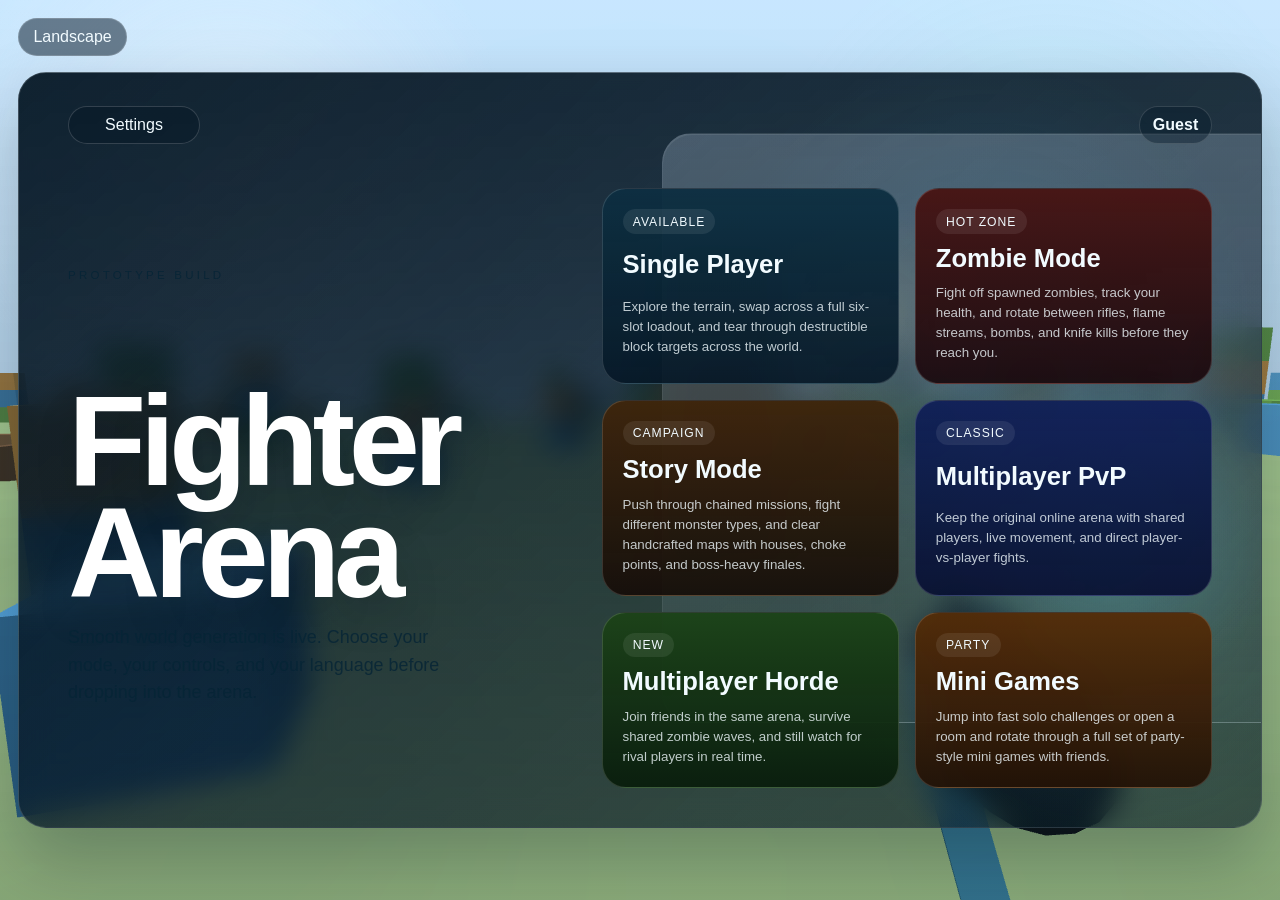
==== commit f0399808: "Add files via upload" ====
--- a/Fighter arena/index.html
+++ b/Fighter arena/index.html
@@ -7,7 +7,7 @@
     <meta http-equiv="Pragma" content="no-cache" />
     <meta http-equiv="Expires" content="0" />
     <title>Fighter Arena</title>
-    <link rel="stylesheet" href="./src/style.css?v=20260517-mobile3" />
+    <link rel="stylesheet" href="./src/style.css?v=20260523-hotfix2" />
   </head>
   <body>
     <div class="menu-screen" id="menuScreen">
@@ -389,6 +389,11 @@
       Landscape
     </button>
 
+    <aside class="debug-overlay is-hidden" id="debugOverlay" aria-live="off">
+      <div class="debug-overlay__title">Debug / Developer</div>
+      <pre class="debug-overlay__content" id="debugOverlayContent"></pre>
+    </aside>
+
     <div class="touch-ui" id="touchUi" hidden>
       <div class="touch-look" id="touchLookArea" aria-hidden="true"></div>
       <div class="touch-joystick" id="touchJoystick" aria-hidden="true">
@@ -659,6 +664,6 @@
         });
       })();
     </script>
-    <script type="module" src="./src/main.js?v=20260516e"></script>
+    <script type="module" src="./src/main.js?v=20260523-hotfix2"></script>
   </body>
 </html>
--- a/Fighter arena/src/style.css
+++ b/Fighter arena/src/style.css
@@ -3788,3 +3788,439 @@
     max-height: 22dvh;
   }
 }
+
+
+/* Phone emulation synced with real mobile UI */
+body.is-phone-emulation .menu-screen,
+body.is-phone-emulation .settings-panel,
+body.is-phone-emulation .room-browser {
+  padding:
+    max(8px, var(--safe-top))
+    max(8px, var(--safe-right))
+    max(10px, var(--safe-bottom))
+    max(8px, var(--safe-left));
+  align-items: stretch;
+  justify-content: stretch;
+}
+
+body.is-phone-emulation .menu-shell,
+body.is-phone-emulation .settings-panel__panel,
+body.is-phone-emulation .room-browser__panel,
+body.is-phone-emulation .social-panel,
+body.is-phone-emulation .shop-panel {
+  margin: auto;
+  width: calc(var(--play-width) - 16px);
+  max-width: calc(var(--play-width) - 16px);
+  max-height: calc(var(--play-height) - 16px);
+  border-radius: 18px;
+  box-shadow: 0 20px 48px rgba(0, 12, 22, 0.22);
+}
+
+body.is-phone-emulation .settings-panel__panel,
+body.is-phone-emulation .room-browser__panel,
+body.is-phone-emulation .social-panel,
+body.is-phone-emulation .shop-panel {
+  padding: 14px;
+}
+
+body.is-phone-emulation .settings-panel__header,
+body.is-phone-emulation .room-browser__header,
+body.is-phone-emulation .social-panel__header,
+body.is-phone-emulation .shop-panel__topline,
+body.is-phone-emulation .shop-panel__actions {
+  gap: 10px;
+  flex-wrap: wrap;
+}
+
+body.is-phone-emulation .settings-panel__grid,
+body.is-phone-emulation .room-browser__grid,
+body.is-phone-emulation .social-panel__grid,
+body.is-phone-emulation .mini-game-grid {
+  grid-template-columns: 1fr;
+  gap: 10px;
+}
+
+body.is-phone-emulation .settings-panel__section,
+body.is-phone-emulation .room-browser__section,
+body.is-phone-emulation .social-panel__section {
+  padding: 12px;
+  border-radius: 16px;
+}
+
+body.is-phone-emulation .settings-panel__account-row,
+body.is-phone-emulation .settings-panel__account-row--inputs,
+body.is-phone-emulation .room-browser__row,
+body.is-phone-emulation .social-panel__composer,
+body.is-phone-emulation .menu-picker__buttons,
+body.is-phone-emulation .mini-game-card__buttons {
+  grid-template-columns: 1fr;
+  gap: 8px;
+  flex-direction: column;
+}
+
+body.is-phone-emulation .room-browser__input,
+body.is-phone-emulation .room-browser__select,
+body.is-phone-emulation .social-panel__input,
+body.is-phone-emulation .menu-toggle,
+body.is-phone-emulation .start-button {
+  min-height: 42px;
+}
+
+body.is-phone-emulation .room-browser__list,
+body.is-phone-emulation .social-panel__list,
+body.is-phone-emulation .social-panel__chat-log {
+  max-height: 28dvh;
+}
+
+body.is-phone-emulation .menu-shell {
+  min-height: auto;
+  padding: 14px;
+  grid-template-columns: 1fr;
+  grid-template-areas:
+    "actions"
+    "eyebrow"
+    "title"
+    "cards";
+  row-gap: 8px;
+  column-gap: 0;
+  background:
+    linear-gradient(180deg, rgba(6, 24, 39, 0.9), rgba(6, 24, 39, 0.72)),
+    radial-gradient(circle at 85% 18%, rgba(82, 199, 255, 0.16), transparent 22%),
+    radial-gradient(circle at 18% 88%, rgba(141, 244, 200, 0.12), transparent 26%);
+}
+
+body.is-phone-emulation .menu-shell::after {
+  inset: auto 0 0 0;
+  width: 100%;
+  height: 22%;
+  border-radius: 18px;
+  opacity: 0.3;
+}
+
+body.is-phone-emulation #menuSummary {
+  display: none;
+}
+
+body.is-phone-emulation #menuTitle {
+  max-width: 4.4ch;
+  font-size: clamp(2rem, 8vw, 3rem);
+}
+
+body.is-phone-emulation .menu-actions {
+  display: grid;
+  grid-template-columns: minmax(0, 1fr) minmax(0, 1fr);
+  gap: 8px;
+  margin-bottom: 0;
+  align-items: stretch;
+}
+
+body.is-phone-emulation .menu-actions__button,
+body.is-phone-emulation .menu-actions__account {
+  width: 100%;
+  min-height: 40px;
+  max-width: none;
+  justify-content: center;
+}
+
+body.is-phone-emulation .mode-grid,
+body.is-phone-emulation .mode-grid--four {
+  grid-template-columns: repeat(2, minmax(0, 1fr));
+  gap: 8px;
+}
+
+body.is-phone-emulation .mode-card {
+  min-height: 112px;
+  padding: 12px;
+  border-radius: 16px;
+  gap: 6px;
+}
+
+body.is-phone-emulation .mode-card strong {
+  font-size: clamp(1.18rem, 5.6vw, 1.55rem);
+}
+
+body.is-phone-emulation .mode-card span:last-child {
+  font-size: 0.78rem;
+  line-height: 1.28;
+  display: -webkit-box;
+  -webkit-box-orient: vertical;
+  -webkit-line-clamp: 2;
+  overflow: hidden;
+}
+
+body.is-phone-emulation.is-phone-emulation-landscape .menu-shell,
+body.is-phone-emulation.is-phone-emulation-landscape .settings-panel__panel,
+body.is-phone-emulation.is-phone-emulation-landscape .room-browser__panel,
+body.is-phone-emulation.is-phone-emulation-landscape .social-panel,
+body.is-phone-emulation.is-phone-emulation-landscape .shop-panel {
+  width: calc(var(--play-width) - 16px);
+  max-width: calc(var(--play-width) - 16px);
+  min-height: min(calc(var(--play-height) - 16px), 420px);
+}
+
+body.is-phone-emulation.is-phone-emulation-landscape .menu-shell {
+  padding: 12px;
+  grid-template-columns: minmax(158px, 0.7fr) minmax(0, 1.3fr);
+  grid-template-areas:
+    "actions actions"
+    "title cards"
+    "title cards";
+  column-gap: 12px;
+  row-gap: 8px;
+  overflow: hidden;
+  background:
+    linear-gradient(180deg, rgba(6, 24, 39, 0.9), rgba(6, 24, 39, 0.74)),
+    radial-gradient(circle at 84% 24%, rgba(82, 199, 255, 0.14), transparent 24%),
+    radial-gradient(circle at 12% 90%, rgba(141, 244, 200, 0.1), transparent 24%);
+}
+
+body.is-phone-emulation.is-phone-emulation-landscape #menuEyebrow,
+body.is-phone-emulation.is-phone-emulation-landscape #menuSummary {
+  display: none;
+}
+
+body.is-phone-emulation.is-phone-emulation-landscape #menuTitle {
+  align-self: start;
+  margin-top: 2px;
+  max-width: 3.5ch;
+  font-size: clamp(1.7rem, 5vw, 2.45rem);
+  line-height: 0.9;
+}
+
+body.is-phone-emulation.is-phone-emulation-landscape .mode-grid,
+body.is-phone-emulation.is-phone-emulation-landscape .mode-grid--four {
+  grid-template-columns: repeat(3, minmax(0, 1fr));
+  gap: 8px;
+}
+
+body.is-phone-emulation.is-phone-emulation-landscape .mode-card {
+  min-height: 96px;
+  padding: 10px 11px;
+  gap: 4px;
+}
+
+body.is-phone-emulation.is-phone-emulation-landscape .mode-card__tag {
+  font-size: 0.62rem;
+  padding: 0.24rem 0.5rem;
+}
+
+body.is-phone-emulation.is-phone-emulation-landscape .mode-card strong {
+  font-size: clamp(1rem, 2.3vw, 1.28rem);
+}
+
+body.is-phone-emulation.is-phone-emulation-landscape .mode-card span:last-child {
+  font-size: 0.7rem;
+  line-height: 1.22;
+}
+
+body.is-phone-emulation.is-phone-emulation-landscape .room-browser__list,
+body.is-phone-emulation.is-phone-emulation-landscape .social-panel__list,
+body.is-phone-emulation.is-phone-emulation-landscape .social-panel__chat-log {
+  max-height: 22dvh;
+}
+
+
+.debug-overlay {
+  position: fixed;
+  top: 18px;
+  right: 18px;
+  z-index: 25;
+  width: min(380px, calc(100vw - 36px));
+  max-height: min(72vh, 720px);
+  padding: 12px 14px;
+  border-radius: 16px;
+  border: 1px solid rgba(255, 255, 255, 0.16);
+  background: rgba(5, 22, 35, 0.86);
+  color: rgba(232, 246, 255, 0.96);
+  backdrop-filter: blur(14px);
+  box-shadow: 0 24px 48px rgba(2, 10, 18, 0.34);
+  pointer-events: none;
+  opacity: 1;
+  overflow: hidden;
+}
+
+.debug-overlay.is-hidden {
+  display: none;
+}
+
+.debug-overlay__title {
+  margin: 0 0 8px;
+  font-size: 0.8rem;
+  letter-spacing: 0.16em;
+  text-transform: uppercase;
+  color: rgba(141, 244, 200, 0.92);
+}
+
+.debug-overlay__content {
+  margin: 0;
+  max-height: min(64vh, 640px);
+  overflow: auto;
+  white-space: pre-wrap;
+  font-family: ui-monospace, SFMono-Regular, Menlo, Monaco, Consolas, monospace;
+  font-size: 0.72rem;
+  line-height: 1.4;
+}
+
+body.is-phone-emulation .debug-overlay,
+body.is-mobile-controls .debug-overlay {
+  top: calc(var(--play-top) + 10px);
+  right: calc(var(--play-right) + 10px);
+  width: min(340px, calc(var(--play-width) - 20px));
+  max-height: calc(var(--play-height) - 20px);
+}
+
+body.is-phone-emulation.is-mobile-controls.is-phone-emulation-landscape .debug-overlay {
+  width: min(320px, calc(var(--play-width) * 0.38));
+}
+
+body.is-phone-emulation.is-mobile-controls.is-mobile-portrait .debug-overlay {
+  width: min(320px, calc(var(--play-width) - 20px));
+}
+
+body.is-phone-emulation.is-mobile-controls .hud .brand {
+  display: none !important;
+}
+
+body.is-phone-emulation.is-mobile-controls .hud {
+  z-index: 9;
+  padding: 10px;
+  gap: 8px;
+  pointer-events: none;
+}
+
+body.is-phone-emulation.is-mobile-controls .status {
+  max-width: calc(var(--play-width) - 20px);
+  gap: 6px;
+}
+
+body.is-phone-emulation.is-mobile-controls .status span {
+  padding: 6px 9px;
+  font-size: 0.72rem;
+}
+
+body.is-phone-emulation.is-mobile-controls .sprint-meter {
+  min-width: min(250px, calc(var(--play-width) - 20px));
+  max-width: calc(var(--play-width) - 20px);
+  padding: 8px 10px 10px;
+}
+
+body.is-phone-emulation.is-mobile-controls .sprint-meter__label,
+body.is-phone-emulation.is-mobile-controls .sprint-meter__value {
+  font-size: 0.7rem;
+}
+
+body.is-phone-emulation.is-mobile-controls .coords-readout {
+  left: calc(var(--play-left) + 10px);
+  bottom: calc(var(--play-bottom) + 102px + env(safe-area-inset-bottom, 0px));
+  z-index: 6;
+  font-size: 0.72rem;
+  padding: 5px 8px;
+}
+
+body.is-phone-emulation.is-mobile-controls .loadout-bar {
+  position: fixed;
+  left: calc(var(--play-left) + 10px);
+  right: calc(var(--play-right) + 10px);
+  bottom: calc(var(--play-bottom) + 10px + env(safe-area-inset-bottom, 0px));
+  z-index: 13;
+  pointer-events: auto;
+  width: auto;
+  max-width: none;
+  gap: 6px;
+  justify-content: flex-start;
+  flex-wrap: nowrap;
+  overflow-x: auto;
+  overflow-y: hidden;
+  padding: 0 0 calc(6px + env(safe-area-inset-bottom, 0px));
+  scrollbar-width: none;
+}
+
+body.is-phone-emulation.is-mobile-controls .loadout-bar::-webkit-scrollbar {
+  display: none;
+}
+
+body.is-phone-emulation.is-mobile-controls .loadout-slot {
+  min-width: 88px;
+  padding: 8px 10px 9px;
+  border-radius: 16px;
+  gap: 3px;
+  flex: 0 0 auto;
+  touch-action: manipulation;
+  pointer-events: auto;
+  -webkit-tap-highlight-color: transparent;
+}
+
+body.is-phone-emulation.is-mobile-controls .loadout-slot__name {
+  font-size: 0.84rem;
+}
+
+body.is-phone-emulation.is-mobile-controls .loadout-slot__meta,
+body.is-phone-emulation.is-mobile-controls .loadout-slot__index {
+  font-size: 0.68rem;
+}
+
+body.is-phone-emulation.is-mobile-controls .touch-actions {
+  right: calc(var(--play-right) + 8px + env(safe-area-inset-right, 0px));
+  bottom: calc(var(--play-bottom) + 126px + env(safe-area-inset-bottom, 0px));
+  z-index: 7;
+  grid-template-columns: repeat(2, minmax(68px, 82px));
+  gap: 8px;
+}
+
+body.is-phone-emulation.is-mobile-controls .touch-action {
+  min-height: 50px;
+  font-size: 0.78rem;
+  border-radius: 18px;
+}
+
+body.is-phone-emulation.is-mobile-controls .touch-joystick {
+  left: calc(var(--play-left) + 8px + env(safe-area-inset-left, 0px));
+  bottom: calc(var(--play-bottom) + 126px + env(safe-area-inset-bottom, 0px));
+  z-index: 7;
+  width: 110px;
+  height: 110px;
+}
+
+body.is-phone-emulation.is-mobile-controls .touch-joystick__base {
+  width: 110px;
+  height: 110px;
+}
+
+body.is-phone-emulation.is-mobile-controls .touch-joystick__stick {
+  width: 56px;
+  height: 56px;
+}
+
+body.is-phone-emulation.is-mobile-controls .touch-look {
+  inset: 0;
+}
+
+body.is-phone-emulation.is-mobile-controls.is-mobile-portrait .status {
+  max-width: calc(var(--play-width) - 16px);
+  gap: 5px;
+}
+
+body.is-phone-emulation.is-mobile-controls.is-mobile-portrait .status span {
+  padding: 5px 8px;
+  font-size: 0.68rem;
+}
+
+body.is-phone-emulation.is-mobile-controls.is-mobile-portrait .sprint-meter {
+  min-width: min(220px, calc(var(--play-width) - 16px));
+  max-width: calc(var(--play-width) - 16px);
+  padding: 7px 9px 9px;
+}
+
+body.is-phone-emulation.is-mobile-controls.is-mobile-portrait .coords-readout {
+  bottom: calc(var(--play-bottom) + 102px + env(safe-area-inset-bottom, 0px));
+  font-size: 0.68rem;
+  padding: 5px 7px;
+}
+
+body.is-phone-emulation.is-mobile-controls.is-mobile-portrait .touch-look {
+  inset: 0 0 calc(188px + env(safe-area-inset-bottom, 0px)) 0;
+}
+
+body.is-phone-emulation.is-mobile-controls.is-mobile-portrait .loadout-slot {
+  min-width: 82px;
+}
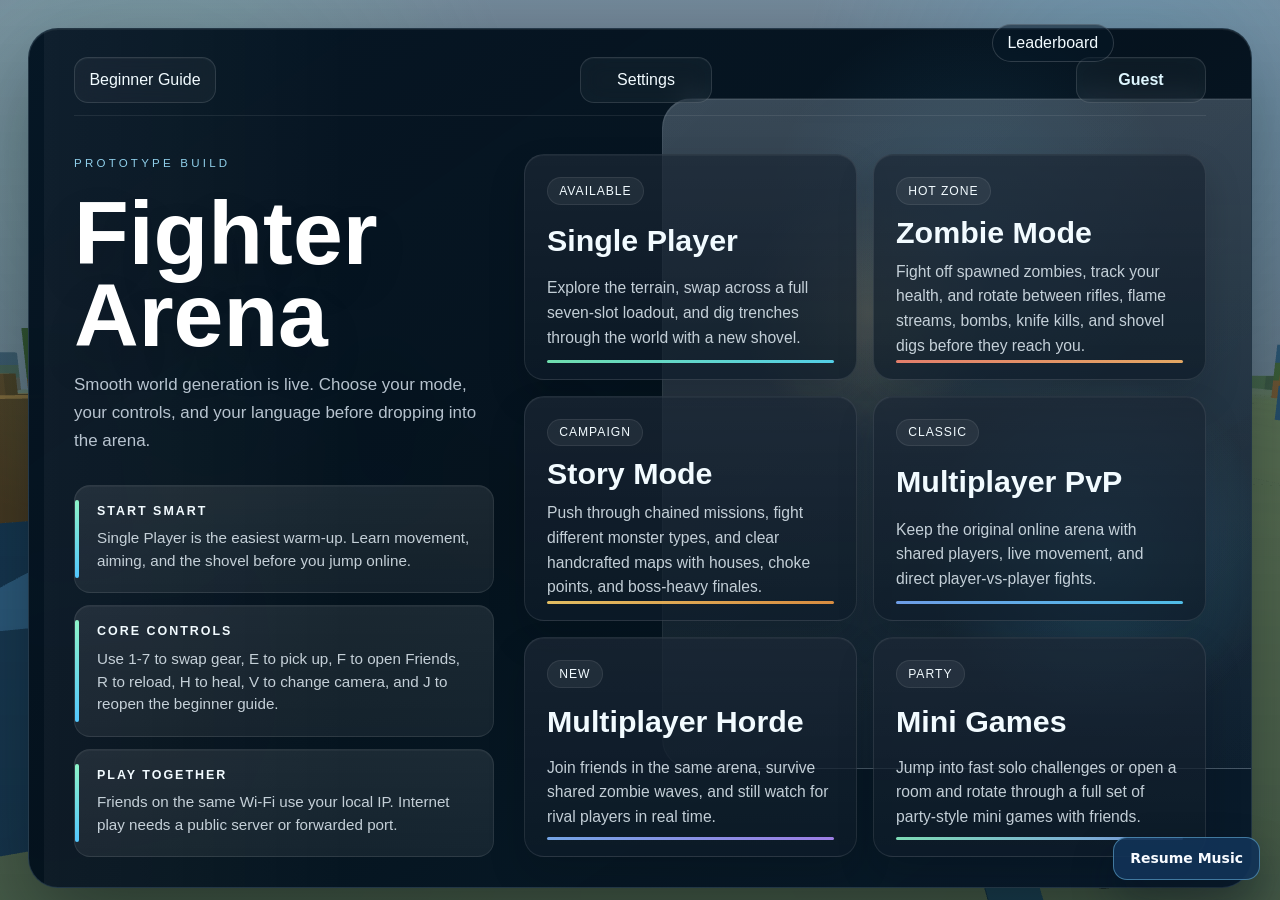
==== commit 29eabf7f: "Add files via upload" ====
--- a/Fighter arena/index.html
+++ b/Fighter arena/index.html
@@ -7,12 +7,13 @@
     <meta http-equiv="Pragma" content="no-cache" />
     <meta http-equiv="Expires" content="0" />
     <title>Fighter Arena</title>
-    <link rel="stylesheet" href="./src/style.css?v=20260523-hotfix2" />
+    <link rel="stylesheet" href="./src/style.css?v=20260609-ui-pass7" />
   </head>
   <body>
     <div class="menu-screen" id="menuScreen">
       <div class="menu-shell">
         <div class="menu-actions">
+          <button class="menu-toggle menu-actions__button" id="guideOpenButton" type="button">Beginner Guide</button>
           <button class="menu-toggle menu-actions__button" id="settingsOpenButton" type="button">Settings</button>
           <span class="menu-actions__account" id="accountStatusChip">Guest</span>
         </div>
@@ -24,13 +25,28 @@
           your language before dropping into the arena.
         </p>
 
+        <div class="menu-quick-grid" id="menuQuickGrid">
+          <article class="menu-quick-card">
+            <p class="menu-quick-card__label" id="menuQuickStartTitle">Start Smart</p>
+            <p class="menu-quick-card__body" id="menuQuickStartBody">Single Player is the easiest warm-up. Learn movement, aiming, and the shovel before you jump online.</p>
+          </article>
+          <article class="menu-quick-card">
+            <p class="menu-quick-card__label" id="menuQuickControlsTitle">Core Controls</p>
+            <p class="menu-quick-card__body" id="menuQuickControlsBody">Use 1-7 to swap gear, R to reload, H to heal, V to change camera, and J to reopen the beginner guide.</p>
+          </article>
+          <article class="menu-quick-card">
+            <p class="menu-quick-card__label" id="menuQuickShareTitle">Play Together</p>
+            <p class="menu-quick-card__body" id="menuQuickShareBody">Friends on the same Wi-Fi use your local IP. Internet play needs a public server or port forwarding.</p>
+          </article>
+        </div>
+
         <div class="mode-grid mode-grid--four">
           <button class="mode-card mode-card--live" id="singlePlayerButton" type="button">
             <span class="mode-card__tag" id="singlePlayerTag">Available</span>
             <strong id="singlePlayerTitle">Single Player</strong>
             <span id="singlePlayerDescription">
-              Explore the terrain, swap across a full six-slot loadout, and tear
-              through destructible block targets across the world.
+              Explore the terrain, swap across a full seven-slot loadout, and dig
+              trenches through the world with a new shovel.
             </span>
           </button>
 
@@ -80,7 +96,7 @@
       </div>
     </div>
 
-    <div class="settings-panel is-hidden" id="settingsPanel">
+    <div class="settings-panel is-hidden" id="settingsPanel" hidden>
       <div class="settings-panel__panel">
         <div class="settings-panel__header">
           <div>
@@ -98,9 +114,9 @@
             <p class="settings-panel__status" id="accountStatusText">
               Guest mode on this browser. Sign in to keep your data.
             </p>
-            <div class="settings-panel__account-row settings-panel__account-row--inputs">
-              <input class="room-browser__input" id="accountNameInput" type="text" maxlength="24" placeholder="Account name" />
-              <input class="room-browser__input" id="accountPasswordInput" type="password" maxlength="48" placeholder="Password" />
+            <div class="settings-panel__account-row settings-panel__account-row--inputs" autocomplete="off">
+              <input class="room-browser__input" id="accountNameInput" name="username" type="text" maxlength="24" placeholder="Account name" autocomplete="off" autocapitalize="off" spellcheck="false" />
+              <input class="room-browser__input" id="accountPasswordInput" name="current-password" type="password" maxlength="48" placeholder="Password" autocomplete="off" autocapitalize="off" spellcheck="false" />
             </div>
             <div class="settings-panel__account-row">
               <button class="start-button" id="accountLoginButton" type="button">Log In / Create</button>
@@ -134,6 +150,14 @@
                 </div>
               </div>
               <div class="menu-picker">
+                <span class="menu-picker__label" id="fovLabel">Field Of View</span>
+                <div class="menu-picker__buttons menu-picker__buttons--compact">
+                  <button class="menu-toggle" id="fovDownButton" type="button">-</button>
+                  <span class="menu-value" id="fovValue">75°</span>
+                  <button class="menu-toggle" id="fovUpButton" type="button">+</button>
+                </div>
+              </div>
+              <div class="menu-picker">
                 <span class="menu-picker__label" id="soundLabel">Sound</span>
                 <div class="menu-picker__buttons menu-picker__buttons--compact">
                   <button class="menu-toggle" id="soundMuteButton" type="button">Mute</button>
@@ -143,6 +167,55 @@
                 </div>
               </div>
               <div class="menu-picker">
+                <span class="menu-picker__label" id="musicToggleLabel">Music</span>
+                <div class="menu-picker__buttons">
+                  <button class="menu-toggle" id="musicOnButton" type="button">On</button>
+                  <button class="menu-toggle" id="musicOffButton" type="button">Off</button>
+                </div>
+              </div>
+              <div class="menu-picker">
+                <span class="menu-picker__label" id="musicVolumeLabel">Music Volume</span>
+                <div class="menu-picker__buttons menu-picker__buttons--compact">
+                  <button class="menu-toggle" id="musicVolumeDownButton" type="button">-</button>
+                  <span class="menu-value" id="musicVolumeValue">100%</span>
+                  <button class="menu-toggle" id="musicVolumeUpButton" type="button">+</button>
+                </div>
+              </div>
+              <div class="menu-picker">
+                <span class="menu-picker__label" id="musicAutoLabel">Auto Start Music</span>
+                <div class="menu-picker__buttons">
+                  <button class="menu-toggle" id="musicAutoOnButton" type="button">On</button>
+                  <button class="menu-toggle" id="musicAutoOffButton" type="button">Off</button>
+                </div>
+              </div>
+              <div class="menu-picker">
+                <span class="menu-picker__label" id="musicPopupLabel">Song Popups</span>
+                <div class="menu-picker__buttons">
+                  <button class="menu-toggle" id="musicPopupOnButton" type="button">On</button>
+                  <button class="menu-toggle" id="musicPopupOffButton" type="button">Off</button>
+                </div>
+              </div>
+              <div class="menu-picker">
+                <span class="menu-picker__label" id="musicSkipLabel">Track Control</span>
+                <div class="menu-picker__buttons">
+                  <button class="menu-toggle" id="musicSkipButton" type="button">Next Track</button>
+                </div>
+              </div>
+              <div class="menu-picker">
+                <span class="menu-picker__label" id="bootHintsLabel">Tips And Popups</span>
+                <div class="menu-picker__buttons">
+                  <button class="menu-toggle" id="bootHintsOnButton" type="button">On</button>
+                  <button class="menu-toggle" id="bootHintsOffButton" type="button">Off</button>
+                </div>
+              </div>
+              <div class="menu-picker">
+                <span class="menu-picker__label" id="showAllButtonsLabel">ShowALL Buttons</span>
+                <div class="menu-picker__buttons">
+                  <button class="menu-toggle" id="showAllButtonsOnButton" type="button">On</button>
+                  <button class="menu-toggle" id="showAllButtonsOffButton" type="button">Off</button>
+                </div>
+              </div>
+              <div class="menu-picker">
                 <span class="menu-picker__label" id="touchStyleLabel">Mobile HUD</span>
                 <div class="menu-picker__buttons">
                   <button class="menu-toggle" id="touchStyleClassicButton" type="button">Classic</button>
@@ -163,7 +236,34 @@
               </div>
             </div>
           </section>
-        </div>
+          <section class="settings-panel__section settings-panel__section--guide" id="settingsGuideSection">
+            <div class="settings-guide__head">
+              <div>
+                <p class="settings-panel__label" id="settingsGuideLabel">Beginner Guide</p>
+                <p class="settings-panel__status" id="settingsGuideSummary">
+                  Quick controls, mode tips, and the easiest way to get into a match.
+                </p>
+              </div>
+            </div>
+            <div class="settings-guide__grid" id="settingsGuideContent"></div>
+          </section>
+        </div>
+      </div>
+    </div>
+
+    <div class="settings-panel is-hidden" id="guidePanel">
+      <div class="settings-panel__panel guide-panel__panel">
+        <div class="settings-panel__header">
+          <div>
+            <p class="eyebrow" id="guideEyebrow">Start Here</p>
+            <h2 id="guideTitle">Beginner Guide</h2>
+            <p class="settings-panel__summary" id="guideSummary">
+              Learn the controls, the modes, and the fastest way to get moving before you drop into the arena.
+            </p>
+          </div>
+          <button class="menu-toggle settings-panel__close" id="guideCloseButton" type="button">Close</button>
+        </div>
+        <div class="guide-panel__grid" id="guidePanelContent"></div>
       </div>
     </div>
 
@@ -284,14 +384,15 @@
         <p class="eyebrow" id="brandEyebrow">Single Player</p>
         <h1 id="brandTitle">Fighter Arena</h1>
         <p class="summary" id="brandSummary">
-          Smooth terrain, reload management, a six-slot loadout, and streamed
-          targets across the world.
+          Smooth terrain, reload management, a seven-slot loadout, and shovel-dug
+          terrain cuts across the world.
         </p>
         <p class="build-tag" id="buildTag">Build 2026.04.25c</p>
       </div>
 
       <div class="panel is-hidden" id="panel">
         <button class="start-button" id="startButton" type="button">Resume Mission</button>
+        <button class="menu-toggle panel-settings-button" id="panelGuideButton" type="button">Guide</button>
         <button class="menu-toggle panel-settings-button" id="panelSettingsButton" type="button">Settings</button>
         <button class="menu-toggle panel-fit-button panel-settings-legacy" id="screenFitPauseButton" type="button">Screen Fit</button>
         <button class="menu-toggle panel-fit-button panel-settings-legacy" id="controlFitPauseButton" type="button">Control Fit</button>
@@ -309,7 +410,7 @@
           mouse to look.
         </p>
         <p id="instructionLine2">
-          <kbd>Mouse 1</kbd> attacks, <kbd>Mouse 2</kbd> aims, <kbd>1-6</kbd>
+          <kbd>Mouse 1</kbd> attacks, <kbd>Mouse 2</kbd> aims, <kbd>1-7</kbd>
           swaps gear, <kbd>R</kbd> reloads guns, <kbd>H</kbd> uses a heal
           potion, <kbd>Q</kbd> drops your current weapon, <kbd>P</kbd> picks up
           nearby gear, <kbd>B</kbd> opens the shop, and <kbd>V</kbd> swaps first
@@ -336,24 +437,85 @@
       <div class="social-panel is-hidden" id="socialPanel">
         <div class="social-panel__header">
           <div>
-            <p class="eyebrow" id="socialEyebrow">Party</p>
+            <p class="eyebrow" id="socialEyebrow">Friends</p>
             <h2 id="socialTitle">Friends And Chat</h2>
           </div>
           <button class="menu-toggle social-panel__close" id="socialCloseButton" type="button">Close</button>
         </div>
-        <div class="social-panel__grid">
-          <section class="social-panel__section">
-            <p class="social-panel__label" id="socialRosterLabel">Leaderboard</p>
-            <div class="social-panel__list" id="socialRosterList"></div>
-          </section>
-          <section class="social-panel__section">
-            <p class="social-panel__label" id="socialChatLabel">Chat</p>
-            <div class="social-panel__chat-log" id="socialChatLog"></div>
-            <div class="social-panel__composer">
-              <input class="room-browser__input social-panel__input" id="socialChatInput" type="text" maxlength="220" placeholder="Say something" />
-              <button class="start-button social-panel__send" id="socialSendButton" type="button">Send</button>
-            </div>
-          </section>
+        <div class="social-panel__tabs" id="socialTabButtons">
+          <button class="menu-toggle is-selected" id="socialFriendsTabButton" type="button">Friends</button>
+          <button class="menu-toggle" id="socialLeaderboardTabButton" type="button">Leaderboard</button>
+        </div>
+        <div class="social-panel__view" id="socialFriendsView">
+          <div class="social-panel__grid social-panel__grid--friends">
+            <section class="social-panel__section">
+              <p class="social-panel__label" id="socialOnlineLabel">Online Players</p>
+              <div class="social-panel__list" id="socialOnlineList"></div>
+            </section>
+            <section class="social-panel__section">
+              <p class="social-panel__label" id="socialRequestsLabel">Friend Requests</p>
+              <div class="social-panel__list" id="socialRequestsList"></div>
+            </section>
+            <section class="social-panel__section">
+              <div class="social-panel__friend-head">
+                <div>
+                  <p class="social-panel__label" id="socialFriendsLabel">Friends</p>
+                  <span class="social-panel__friend-subtitle" id="socialSelectedFriend">Select a friend</span>
+                </div>
+                <div class="social-panel__voice-controls">
+                  <button class="menu-toggle" id="socialCallButton" type="button">Call</button>
+                  <button class="menu-toggle" id="socialVideoButton" type="button">Camera</button>
+                  <button class="menu-toggle" id="socialHangupButton" type="button">Hang Up</button>
+                </div>
+              </div>
+              <div class="social-panel__list" id="socialFriendsList"></div>
+              <div class="social-panel__incoming is-hidden" id="socialIncomingCallBox">
+                <div>
+                  <p class="social-panel__label" id="socialIncomingCallLabel">Incoming Call</p>
+                  <span class="social-panel__voice-status" id="socialIncomingCallStatus">Waiting</span>
+                </div>
+                <div class="social-panel__voice-controls">
+                  <button class="menu-toggle" id="socialAcceptCallButton" type="button">Accept</button>
+                  <button class="menu-toggle" id="socialRejectCallButton" type="button">Reject</button>
+                </div>
+              </div>
+              <div class="social-panel__video-stage" id="socialVideoStage">
+                <video class="social-panel__video social-panel__video--local" id="socialLocalVideo" autoplay muted playsinline></video>
+                <video class="social-panel__video social-panel__video--remote" id="socialRemoteVideo" autoplay playsinline></video>
+              </div>
+              <div class="social-panel__chat-log" id="socialDirectChatLog"></div>
+              <div class="social-panel__composer">
+                <input class="room-browser__input social-panel__input" id="socialDirectChatInput" type="text" maxlength="220" placeholder="Message a friend" />
+                <button class="start-button social-panel__send" id="socialDirectSendButton" type="button">Send</button>
+              </div>
+            </section>
+          </div>
+        </div>
+        <div class="social-panel__view is-hidden" id="socialLeaderboardView">
+          <div class="social-panel__grid">
+            <section class="social-panel__section">
+              <p class="social-panel__label" id="socialRosterLabel">Leaderboard</p>
+              <div class="social-panel__list" id="socialRosterList"></div>
+            </section>
+            <section class="social-panel__section">
+              <p class="social-panel__label" id="socialChatLabel">Room Chat</p>
+              <div class="social-panel__voice">
+                <div class="social-panel__voice-head">
+                  <p class="social-panel__label" id="socialVoiceLabel">Voice</p>
+                  <span class="social-panel__voice-status" id="socialVoiceStatus">Multiplayer only</span>
+                </div>
+                <div class="social-panel__voice-controls">
+                  <button class="menu-toggle" id="socialVoiceToggleButton" type="button">Join Voice</button>
+                  <button class="menu-toggle" id="socialVoiceMuteButton" type="button">Mute Mic</button>
+                </div>
+              </div>
+              <div class="social-panel__chat-log" id="socialChatLog"></div>
+              <div class="social-panel__composer">
+                <input class="room-browser__input social-panel__input" id="socialChatInput" type="text" maxlength="220" placeholder="Say something" />
+                <button class="start-button social-panel__send" id="socialSendButton" type="button">Send</button>
+              </div>
+            </section>
+          </div>
         </div>
       </div>
 
@@ -382,15 +544,15 @@
     </div>
 
     <button class="menu-toggle social-hud-button is-hidden" id="socialHudButton" type="button">
-      Party
+      Friends
     </button>
 
-    <button class="menu-toggle phone-emu-rotate-button is-hidden" id="phoneEmuRotateButton" type="button">
-      Landscape
+    <button class="menu-toggle leaderboard-hud-button is-hidden" id="leaderboardHudButton" type="button">
+      Leaderboard
     </button>
 
     <aside class="debug-overlay is-hidden" id="debugOverlay" aria-live="off">
-      <div class="debug-overlay__title">Debug / Developer</div>
+      <div class="debug-overlay__title" id="debugOverlayTitle">Debug / Developer</div>
       <pre class="debug-overlay__content" id="debugOverlayContent"></pre>
     </aside>
 
@@ -471,7 +633,12 @@
       <div class="scope-overlay__glass"></div>
       <div class="scope-overlay__cross scope-overlay__cross--h"></div>
       <div class="scope-overlay__cross scope-overlay__cross--v"></div>
-      <div class="scope-overlay__label">Scope x3</div>
+      <div class="scope-overlay__label" id="scopeOverlayLabel">Scope x3</div>
+    </div>
+    <div class="music-popup" id="musicPopup" hidden>
+      <span class="music-popup__eyebrow" id="musicPopupEyebrow">Now Playing</span>
+      <strong class="music-popup__title" id="musicPopupTitle">Fighter Arena Sunrise</strong>
+      <span class="music-popup__meta" id="musicPopupMeta">Arena Sessions</span>
     </div>
     <div class="boot-message" id="bootMessage" hidden></div>
 
@@ -617,6 +784,14 @@
           clearBootMessageClasses();
           const tone = inferBootMessageTone(nextMessage);
           const scale = inferBootMessageScale(nextMessage);
+          const bootHintsAllowed =
+            typeof window.__fighterArenaShouldShowBootHints === "function"
+              ? window.__fighterArenaShouldShowBootHints()
+              : true;
+          if (!bootHintsAllowed && tone === "info") {
+            hideBootMessageImmediately();
+            return;
+          }
           if (shouldSuppressBootMessage()) {
             hideBootMessageImmediately();
             return;
@@ -664,6 +839,96 @@
         });
       })();
     </script>
-    <script type="module" src="./src/main.js?v=20260523-hotfix2"></script>
+    <script type="module" src="./src/main.js?v=20260609-ui-pass7"></script>
+    <style>
+      #musicUnlockButton {
+        position: fixed;
+        right: 20px;
+        bottom: 20px;
+        z-index: 9999;
+        display: none;
+        align-items: center;
+        gap: 10px;
+        padding: 12px 16px;
+        border-radius: 14px;
+        border: 1px solid rgba(125, 211, 252, 0.45);
+        background: rgba(18, 50, 86, 0.92);
+        color: #f8fbff;
+        font: 600 14px/1.2 system-ui, -apple-system, BlinkMacSystemFont, "Segoe UI", sans-serif;
+        box-shadow: 0 20px 40px rgba(5, 17, 31, 0.35);
+        cursor: pointer;
+      }
+
+      #musicUnlockButton[data-visible="true"] {
+        display: inline-flex;
+      }
+    </style>
+    <button id="musicUnlockButton" type="button">Resume Music</button>
+    <script>
+      (function () {
+        const NativeAudioContext = window.AudioContext || window.webkitAudioContext;
+        const trackedContexts = [];
+        const unlockButton = document.getElementById("musicUnlockButton");
+        let unlocked = false;
+
+        if (NativeAudioContext) {
+          const WrappedAudioContext = function (...args) {
+            const context = new NativeAudioContext(...args);
+            trackedContexts.push(context);
+            return context;
+          };
+          WrappedAudioContext.prototype = NativeAudioContext.prototype;
+          window.AudioContext = WrappedAudioContext;
+          if (window.webkitAudioContext) {
+            window.webkitAudioContext = WrappedAudioContext;
+          }
+        }
+
+        async function unlockAudio() {
+          let resumedAny = false;
+          for (const context of trackedContexts) {
+            if (!context || context.state !== "suspended") {
+              continue;
+            }
+            try {
+              await context.resume();
+              resumedAny = true;
+            } catch (error) {
+              console.warn("Audio resume failed", error);
+            }
+          }
+
+          window.__fighterArenaAudioUnlocked = true;
+          window.dispatchEvent(new CustomEvent("fighter-audio-unlock"));
+
+          if (resumedAny || trackedContexts.length > 0) {
+            unlocked = true;
+            unlockButton?.removeAttribute("data-visible");
+          }
+        }
+
+        const wakeAudio = () => {
+          unlockAudio();
+        };
+
+        ["pointerdown", "touchstart", "keydown"].forEach((eventName) => {
+          window.addEventListener(eventName, wakeAudio, { passive: true });
+        });
+
+        unlockButton?.addEventListener("click", wakeAudio);
+        window.addEventListener("fighter-audio-unlock", function () {
+          unlocked = true;
+          unlockButton?.removeAttribute("data-visible");
+        });
+
+        window.addEventListener("load", () => {
+          window.setTimeout(() => {
+            if (!unlocked && !window.__fighterArenaAudioUnlocked) {
+              unlockButton?.setAttribute("data-visible", "true");
+            }
+          }, 1800);
+        });
+      })();
+    </script>
   </body>
 </html>
--- a/Fighter arena/src/style.css
+++ b/Fighter arena/src/style.css
@@ -637,6 +637,10 @@
   pointer-events: none;
 }
 
+.settings-panel[hidden] {
+  display: none !important;
+}
+
 .settings-panel__panel {
   width: min(980px, 100%);
   max-height: min(82vh, 760px);
@@ -709,6 +713,36 @@
 
 .settings-panel__toolbar {
   margin-bottom: 0;
+}
+
+.guide-panel__panel {
+  width: min(1040px, 100%);
+}
+
+.guide-panel__grid {
+  display: grid;
+  grid-template-columns: repeat(auto-fit, minmax(240px, 1fr));
+  gap: 14px;
+  margin-top: 16px;
+}
+
+.guide-panel__section {
+  align-content: start;
+}
+
+.guide-panel__list {
+  margin: 0;
+  padding-left: 1.1rem;
+  display: grid;
+  gap: 0.55rem;
+  color: var(--text-soft);
+  line-height: 1.5;
+}
+
+.guide-panel__tip {
+  margin: 0;
+  color: var(--text-soft);
+  line-height: 1.5;
 }
 
 .social-panel {
@@ -787,6 +821,35 @@
   display: flex;
   gap: 10px;
   align-items: stretch;
+}
+
+.social-panel__voice {
+  display: grid;
+  gap: 10px;
+  padding: 12px 14px;
+  border-radius: 16px;
+  border: 1px solid rgba(255, 255, 255, 0.08);
+  background: rgba(255, 255, 255, 0.04);
+}
+
+.social-panel__voice-head {
+  display: flex;
+  align-items: center;
+  justify-content: space-between;
+  gap: 12px;
+  flex-wrap: wrap;
+}
+
+.social-panel__voice-status {
+  color: rgba(224, 241, 255, 0.82);
+  font-size: 0.9rem;
+  line-height: 1.4;
+}
+
+.social-panel__voice-controls {
+  display: flex;
+  gap: 10px;
+  flex-wrap: wrap;
 }
 
 .social-panel__input {
@@ -1397,6 +1460,50 @@
   box-shadow: 0 18px 32px rgba(50, 9, 12, 0.28);
 }
 
+.music-popup {
+  position: fixed;
+  top: 22px;
+  right: 22px;
+  z-index: 26;
+  display: grid;
+  gap: 4px;
+  min-width: 260px;
+  max-width: min(420px, calc(100vw - 44px));
+  padding: 14px 16px;
+  border-radius: 18px;
+  border: 1px solid rgba(125, 211, 252, 0.32);
+  background:
+    linear-gradient(135deg, rgba(10, 34, 56, 0.96), rgba(6, 19, 34, 0.94));
+  box-shadow: 0 18px 40px rgba(2, 12, 19, 0.32);
+  color: #f7fbff;
+  opacity: 0;
+  transform: translateY(-10px);
+  pointer-events: none;
+  transition: opacity 180ms ease, transform 180ms ease;
+}
+
+.music-popup.is-visible {
+  opacity: 1;
+  transform: translateY(0);
+}
+
+.music-popup__eyebrow {
+  font-size: 0.72rem;
+  letter-spacing: 0.18em;
+  text-transform: uppercase;
+  color: #9fdcff;
+}
+
+.music-popup__title {
+  font-size: 1rem;
+  font-weight: 700;
+}
+
+.music-popup__meta {
+  color: rgba(240, 248, 255, 0.78);
+  font-size: 0.86rem;
+}
+
 kbd {
   display: inline-flex;
   align-items: center;
@@ -4224,3 +4331,847 @@
 body.is-phone-emulation.is-mobile-controls.is-mobile-portrait .loadout-slot {
   min-width: 82px;
 }
+
+
+/* 2026-06 UI refresh overrides */
+:root {
+  --bg-top: #b7d8f5;
+  --bg-bottom: #eef7ff;
+  --panel: rgba(6, 22, 36, 0.78);
+  --panel-border: rgba(255, 255, 255, 0.14);
+  --text-soft: rgba(234, 245, 252, 0.82);
+  --accent: #7fe5b7;
+  --accent-2: #59cfff;
+  --accent-3: #ffd07f;
+  --menu-bg: rgba(5, 20, 33, 0.58);
+}
+
+.menu-shell {
+  width: min(1120px, 100%);
+  padding: 30px;
+  border-radius: 30px;
+  border: 1px solid rgba(255, 255, 255, 0.16);
+  background:
+    linear-gradient(180deg, rgba(10, 30, 48, 0.74), rgba(5, 18, 30, 0.68)),
+    var(--menu-bg);
+  backdrop-filter: blur(18px);
+  box-shadow: 0 36px 90px rgba(4, 18, 30, 0.28);
+}
+
+.menu-actions {
+  flex-wrap: wrap;
+}
+
+#menuTitle {
+  font-size: clamp(2.8rem, 6vw, 5.4rem);
+  letter-spacing: 0;
+}
+
+#menuSummary {
+  max-width: 54rem;
+  color: var(--text-soft);
+}
+
+.menu-quick-grid {
+  display: grid;
+  grid-template-columns: repeat(3, minmax(0, 1fr));
+  gap: 14px;
+  margin-top: 18px;
+}
+
+.menu-quick-card {
+  display: grid;
+  gap: 8px;
+  padding: 16px 18px;
+  border-radius: 18px;
+  border: 1px solid rgba(255, 255, 255, 0.12);
+  background: rgba(255, 255, 255, 0.06);
+  box-shadow: inset 0 1px 0 rgba(255, 255, 255, 0.04);
+}
+
+.menu-quick-card__label {
+  margin: 0;
+  color: var(--text-strong);
+  font-size: 0.78rem;
+  font-weight: 700;
+  letter-spacing: 0.16em;
+  text-transform: uppercase;
+}
+
+.menu-quick-card__body {
+  margin: 0;
+  color: var(--text-soft);
+  line-height: 1.5;
+  font-size: 0.95rem;
+}
+
+.mode-grid {
+  margin-top: 22px;
+}
+
+.mode-card {
+  min-height: 214px;
+  padding: 22px;
+  border-radius: 22px;
+  box-shadow: inset 0 1px 0 rgba(255, 255, 255, 0.05);
+  transition: transform 160ms ease, border-color 160ms ease, background 160ms ease, box-shadow 160ms ease;
+}
+
+.mode-card:hover {
+  transform: translateY(-3px);
+  box-shadow: 0 18px 36px rgba(3, 12, 19, 0.18);
+}
+
+.settings-panel__panel {
+  width: min(1080px, 100%);
+  max-height: min(84vh, 800px);
+  padding: 24px;
+  border-radius: 26px;
+  background:
+    linear-gradient(180deg, rgba(9, 31, 49, 0.92), rgba(5, 20, 33, 0.88)),
+    rgba(5, 21, 33, 0.84);
+  backdrop-filter: blur(16px);
+  box-shadow: 0 28px 62px rgba(2, 12, 19, 0.26);
+}
+
+.settings-panel__grid {
+  grid-template-columns: minmax(280px, 0.9fr) minmax(360px, 1.1fr);
+  gap: 16px;
+  margin-top: 18px;
+}
+
+.settings-panel__section {
+  padding: 16px;
+  border: 1px solid rgba(255, 255, 255, 0.09);
+}
+
+.menu-picker {
+  min-width: 154px;
+  padding: 12px;
+  border-radius: 18px;
+  border: 1px solid rgba(255, 255, 255, 0.08);
+  background: rgba(255, 255, 255, 0.04);
+}
+
+.menu-value {
+  min-width: 74px;
+}
+
+.brand {
+  max-width: 460px;
+  padding: 12px 14px;
+  border-radius: 18px;
+  border: 1px solid rgba(255, 255, 255, 0.1);
+  background: rgba(7, 24, 38, 0.36);
+  backdrop-filter: blur(12px);
+}
+
+.panel {
+  max-width: 460px;
+  max-height: min(42vh, 360px);
+  padding: 18px 20px;
+  border-radius: 22px;
+  backdrop-filter: blur(14px);
+}
+
+.coords-readout {
+  left: 24px;
+  bottom: 24px;
+  z-index: 6;
+  padding: 10px 14px;
+  border-radius: 16px;
+  background: rgba(6, 24, 39, 0.58);
+  border: 1px solid rgba(255, 255, 255, 0.14);
+  backdrop-filter: blur(12px);
+  box-shadow: 0 16px 28px rgba(3, 12, 19, 0.16);
+}
+
+.loadout-slot {
+  min-width: 110px;
+  padding: 11px 15px 13px;
+  background: rgba(6, 24, 39, 0.56);
+  backdrop-filter: blur(12px);
+  box-shadow: inset 0 1px 0 rgba(255, 255, 255, 0.04);
+}
+
+.loadout-slot.is-active {
+  background:
+    linear-gradient(180deg, rgba(17, 53, 73, 0.94), rgba(7, 28, 41, 0.9)),
+    rgba(6, 24, 39, 0.56);
+}
+
+@media (max-width: 980px) {
+  .menu-quick-grid {
+    grid-template-columns: 1fr;
+  }
+
+  .settings-panel__grid {
+    grid-template-columns: 1fr;
+  }
+}
+
+@media (max-width: 760px) {
+  .menu-shell {
+    width: 100%;
+    padding: 18px;
+    border-radius: 24px;
+  }
+
+  .menu-quick-card {
+    padding: 14px 16px;
+  }
+
+  .menu-picker {
+    min-width: 0;
+    width: 100%;
+  }
+
+  .coords-readout {
+    left: 12px;
+    bottom: 12px;
+  }
+}
+
+
+/* 2026-06 guide usability patch */
+.guide-panel__panel {
+  width: min(920px, 100%);
+  max-height: min(74vh, 680px);
+}
+
+.guide-panel__grid {
+  grid-template-columns: repeat(auto-fit, minmax(220px, 1fr));
+}
+
+.guide-panel__tip {
+  grid-column: 1 / -1;
+  padding-top: 4px;
+}
+
+@media (max-width: 900px) {
+  .guide-panel__panel {
+    width: min(96vw, 100%);
+    max-height: min(72vh, 720px);
+  }
+}
+
+
+/* 2026-06 beginner guide inline fix */
+#guidePanel {
+  display: none !important;
+}
+
+.settings-panel__section--guide {
+  grid-column: 1 / -1;
+  scroll-margin-top: 18px;
+}
+
+.settings-guide__head {
+  display: flex;
+  align-items: flex-start;
+  justify-content: space-between;
+  gap: 12px;
+}
+
+.settings-guide__grid {
+  display: grid;
+  grid-template-columns: repeat(auto-fit, minmax(220px, 1fr));
+  gap: 14px;
+}
+
+.settings-panel__section--guide.is-guide-focus {
+  border-color: rgba(127, 229, 183, 0.54);
+  box-shadow: 0 0 0 1px rgba(127, 229, 183, 0.18), 0 18px 30px rgba(3, 12, 19, 0.14);
+}
+
+.settings-panel__section--guide .guide-panel__section {
+  padding: 14px;
+  border: 1px solid rgba(255, 255, 255, 0.08);
+  background: rgba(255, 255, 255, 0.04);
+}
+
+.settings-panel__section--guide .guide-panel__tip {
+  grid-column: 1 / -1;
+}
+
+
+/* 2026-06 ui pass 3: obvious lobby and settings redesign */
+.menu-screen {
+  align-items: center;
+  justify-content: center;
+  padding: 28px;
+  background:
+    radial-gradient(circle at 12% 18%, rgba(141, 244, 200, 0.16), transparent 28%),
+    radial-gradient(circle at 88% 12%, rgba(82, 199, 255, 0.2), transparent 24%),
+    linear-gradient(180deg, rgba(2, 10, 18, 0.42), rgba(4, 16, 26, 0.62));
+}
+
+.menu-shell {
+  position: relative;
+  width: min(1360px, 100%);
+  min-height: min(86vh, 980px);
+  padding: 28px 30px 30px;
+  border-radius: 30px;
+  border: 1px solid rgba(188, 229, 255, 0.16);
+  background:
+    linear-gradient(145deg, rgba(6, 22, 36, 0.94), rgba(5, 18, 30, 0.88) 48%, rgba(10, 28, 44, 0.94)),
+    rgba(5, 18, 30, 0.92);
+  box-shadow:
+    0 36px 90px rgba(1, 8, 13, 0.42),
+    inset 0 1px 0 rgba(255, 255, 255, 0.06);
+  display: grid;
+  grid-template-columns: minmax(320px, 420px) minmax(0, 1fr);
+  grid-template-areas:
+    "actions actions"
+    "eyebrow modes"
+    "title modes"
+    "summary modes"
+    "cards modes";
+  column-gap: 26px;
+  row-gap: 14px;
+  overflow: hidden;
+}
+
+.menu-shell::before {
+  content: "";
+  position: absolute;
+  inset: 0;
+  background:
+    linear-gradient(90deg, rgba(255, 255, 255, 0.04), transparent 26%),
+    radial-gradient(circle at 78% 22%, rgba(82, 199, 255, 0.12), transparent 18%);
+  pointer-events: none;
+}
+
+.menu-actions {
+  grid-area: actions;
+  position: relative;
+  z-index: 1;
+  display: flex;
+  align-items: center;
+  justify-content: space-between;
+  gap: 12px;
+  padding-bottom: 12px;
+  border-bottom: 1px solid rgba(255, 255, 255, 0.08);
+}
+
+.menu-actions__button,
+.menu-actions__account {
+  min-height: 46px;
+  border-radius: 14px;
+  border-color: rgba(255, 255, 255, 0.12);
+  background: rgba(255, 255, 255, 0.04);
+  backdrop-filter: blur(12px);
+  box-shadow: inset 0 1px 0 rgba(255, 255, 255, 0.03);
+}
+
+.menu-actions__account {
+  display: inline-flex;
+  align-items: center;
+  justify-content: center;
+  min-width: 130px;
+  padding: 0 16px;
+  color: #dff7ff;
+  font-weight: 700;
+}
+
+#menuEyebrow {
+  grid-area: eyebrow;
+  position: relative;
+  z-index: 1;
+  margin: 0;
+  align-self: end;
+  color: rgba(157, 226, 255, 0.9);
+}
+
+#menuTitle {
+  grid-area: title;
+  position: relative;
+  z-index: 1;
+  margin: 0;
+  max-width: 10ch;
+  font-size: clamp(4rem, 7vw, 6.4rem);
+  line-height: 0.92;
+  text-wrap: balance;
+}
+
+#menuSummary {
+  grid-area: summary;
+  position: relative;
+  z-index: 1;
+  margin: 0;
+  max-width: 38rem;
+  font-size: 1.06rem;
+  line-height: 1.68;
+  color: rgba(232, 244, 255, 0.78);
+}
+
+.menu-quick-grid {
+  grid-area: cards;
+  position: relative;
+  z-index: 1;
+  grid-template-columns: 1fr;
+  gap: 12px;
+  margin-top: 6px;
+}
+
+.menu-quick-card {
+  position: relative;
+  padding: 18px 18px 18px 22px;
+  border-radius: 16px;
+  border: 1px solid rgba(255, 255, 255, 0.08);
+  background:
+    linear-gradient(180deg, rgba(255, 255, 255, 0.06), rgba(255, 255, 255, 0.03)),
+    rgba(255, 255, 255, 0.03);
+}
+
+.menu-quick-card::before {
+  content: "";
+  position: absolute;
+  left: 0;
+  top: 14px;
+  bottom: 14px;
+  width: 4px;
+  border-radius: 999px;
+  background: linear-gradient(180deg, #8df4c8, #52c7ff);
+}
+
+.mode-grid,
+.mode-grid--four {
+  grid-area: modes;
+  position: relative;
+  z-index: 1;
+  margin-top: 0;
+  align-self: stretch;
+  grid-template-columns: repeat(2, minmax(0, 1fr));
+  gap: 16px;
+  padding: 6px 0 0 4px;
+}
+
+.mode-card {
+  position: relative;
+  min-height: 220px;
+  padding: 22px 22px 20px;
+  border-radius: 20px;
+  border: 1px solid rgba(255, 255, 255, 0.09);
+  background:
+    linear-gradient(180deg, rgba(255, 255, 255, 0.06), rgba(255, 255, 255, 0.02)),
+    rgba(7, 22, 35, 0.72);
+  box-shadow:
+    inset 0 1px 0 rgba(255, 255, 255, 0.04),
+    0 18px 36px rgba(2, 10, 16, 0.18);
+}
+
+.mode-card::after {
+  content: "";
+  position: absolute;
+  left: 22px;
+  right: 22px;
+  bottom: 16px;
+  height: 3px;
+  border-radius: 999px;
+  opacity: 0.88;
+}
+
+.mode-card:hover {
+  transform: translateY(-4px) scale(1.01);
+  border-color: rgba(173, 234, 255, 0.24);
+  box-shadow:
+    inset 0 1px 0 rgba(255, 255, 255, 0.05),
+    0 24px 42px rgba(2, 10, 16, 0.3);
+}
+
+.mode-card strong {
+  font-size: clamp(1.9rem, 2vw, 2.35rem);
+  line-height: 1.02;
+}
+
+.mode-card span:last-child {
+  font-size: 0.98rem;
+  line-height: 1.58;
+}
+
+.mode-card__tag {
+  padding: 0.36rem 0.7rem;
+  border: 1px solid rgba(255, 255, 255, 0.08);
+  background: rgba(255, 255, 255, 0.06);
+}
+
+.mode-card--live::after {
+  background: linear-gradient(90deg, #7ef8c0, #5be5ff);
+}
+
+.mode-card--zombie::after {
+  background: linear-gradient(90deg, #ff8a73, #ffb96a);
+}
+
+.mode-card--story::after {
+  background: linear-gradient(90deg, #ffd36a, #f39b43);
+}
+
+.mode-card--multiplayer::after {
+  background: linear-gradient(90deg, #7aaeff, #58d2ff);
+}
+
+.mode-card--multiplayer-horde::after {
+  background: linear-gradient(90deg, #82b7ff, #b18cff);
+}
+
+.mode-card--arcade::after {
+  background: linear-gradient(90deg, #8df4c8, #8aa9ff);
+}
+
+.settings-panel {
+  padding: 28px;
+  background: rgba(2, 10, 18, 0.56);
+  backdrop-filter: blur(14px);
+}
+
+.settings-panel__panel {
+  width: min(1220px, 100%);
+  max-height: min(88vh, 900px);
+  padding: 0;
+  border-radius: 30px;
+  border: 1px solid rgba(186, 226, 255, 0.14);
+  background:
+    linear-gradient(180deg, rgba(8, 28, 44, 0.98), rgba(5, 18, 29, 0.96));
+  display: flex;
+  flex-direction: column;
+  overflow: hidden;
+}
+
+.settings-panel__header {
+  position: sticky;
+  top: 0;
+  z-index: 2;
+  padding: 28px 28px 20px;
+  background:
+    linear-gradient(180deg, rgba(8, 28, 44, 0.98), rgba(8, 28, 44, 0.84));
+  border-bottom: 1px solid rgba(255, 255, 255, 0.08);
+  backdrop-filter: blur(16px);
+}
+
+.settings-panel__header h2 {
+  margin: 0;
+  font-size: clamp(2.4rem, 4vw, 3.6rem);
+  line-height: 1;
+}
+
+.settings-panel__summary {
+  margin-top: 12px;
+  max-width: 56rem;
+  font-size: 1rem;
+  line-height: 1.64;
+  color: rgba(231, 244, 255, 0.74);
+}
+
+.settings-panel__grid {
+  grid-template-columns: minmax(300px, 0.72fr) minmax(0, 1.28fr);
+  align-items: start;
+  gap: 18px;
+  padding: 22px 28px 28px;
+  margin-top: 0;
+  min-height: 0;
+  overflow-x: hidden;
+  overflow-y: auto;
+  overscroll-behavior: contain;
+  -webkit-overflow-scrolling: touch;
+}
+
+.settings-panel__section {
+  border-radius: 20px;
+  border: 1px solid rgba(255, 255, 255, 0.08);
+  background:
+    linear-gradient(180deg, rgba(255, 255, 255, 0.04), rgba(255, 255, 255, 0.02)),
+    rgba(255, 255, 255, 0.02);
+  box-shadow: inset 0 1px 0 rgba(255, 255, 255, 0.03);
+}
+
+.settings-panel__section:first-child {
+  position: static;
+}
+
+.settings-panel__label {
+  color: #ffffff;
+  letter-spacing: 0.14em;
+}
+
+.settings-panel__status {
+  line-height: 1.6;
+  color: #ffffff;
+}
+
+.settings-panel__account-row--inputs {
+  display: grid;
+  gap: 12px;
+}
+
+.settings-panel__account-row .start-button,
+.settings-panel__account-row .menu-toggle {
+  min-height: 48px;
+  border-radius: 14px;
+}
+
+.settings-panel__toolbar {
+  display: grid;
+  grid-template-columns: repeat(2, minmax(0, 1fr));
+  gap: 14px;
+}
+
+.menu-picker {
+  min-width: 0;
+  padding: 14px;
+  border-radius: 16px;
+  border: 1px solid rgba(255, 255, 255, 0.08);
+  background: rgba(255, 255, 255, 0.035);
+}
+
+.menu-picker__label {
+  margin-bottom: 10px;
+  color: #ffffff;
+}
+
+.menu-picker__buttons {
+  flex-wrap: wrap;
+}
+
+.menu-value {
+  min-width: 80px;
+  border-radius: 12px;
+  background: rgba(255, 255, 255, 0.06);
+  color: #ffffff;
+}
+
+.settings-panel__summary,
+.settings-panel__header h2,
+.settings-panel__header .eyebrow,
+.settings-panel__section:not(.settings-panel__section--guide) .room-browser__input,
+.settings-panel__section:not(.settings-panel__section--guide) .room-browser__input::placeholder,
+.settings-panel__section:not(.settings-panel__section--guide) .menu-toggle,
+.settings-panel__section:not(.settings-panel__section--guide) .start-button {
+  color: #ffffff;
+}
+
+.settings-panel__section--guide {
+  grid-column: 1 / -1;
+  position: static;
+}
+
+.settings-panel__section--guide .settings-panel__label {
+  color: rgba(165, 224, 255, 0.92);
+}
+
+.settings-panel__section--guide .settings-panel__status,
+.settings-panel__section--guide .guide-panel__list,
+.settings-panel__section--guide .guide-panel__tip {
+  color: rgba(234, 243, 255, 0.78);
+}
+
+.settings-guide__grid {
+  gap: 16px;
+}
+
+.settings-panel__section--guide .guide-panel__section {
+  border-radius: 16px;
+}
+
+@media (max-width: 1180px) {
+  .menu-shell {
+    grid-template-columns: 1fr;
+    grid-template-areas:
+      "actions"
+      "eyebrow"
+      "title"
+      "summary"
+      "cards"
+      "modes";
+    min-height: auto;
+  }
+
+  #menuTitle {
+    max-width: none;
+  }
+
+  .mode-grid,
+  .mode-grid--four {
+    grid-template-columns: repeat(2, minmax(0, 1fr));
+    padding-left: 0;
+  }
+
+  .settings-panel__grid {
+    grid-template-columns: 1fr;
+  }
+
+  .settings-panel__section:first-child {
+    position: static;
+  }
+}
+
+@media (max-width: 760px) {
+  .menu-screen,
+  .settings-panel {
+    padding: 14px;
+  }
+
+  .menu-shell {
+    padding: 18px;
+    border-radius: 22px;
+  }
+
+  #menuTitle {
+    font-size: clamp(2.9rem, 12vw, 4.2rem);
+  }
+
+  .mode-grid,
+  .mode-grid--four {
+    grid-template-columns: 1fr;
+  }
+
+  .mode-card {
+    min-height: 186px;
+  }
+
+  .settings-panel__header {
+    padding: 20px 20px 16px;
+  }
+
+  .settings-panel__grid {
+    padding: 16px 20px 20px;
+  }
+
+  .settings-panel__toolbar {
+    grid-template-columns: 1fr;
+  }
+}
+
+.leaderboard-hud-button {
+  position: fixed;
+  top: 1.5rem;
+  right: 10.4rem;
+  z-index: 18;
+}
+
+.social-panel__tabs {
+  display: flex;
+  gap: 0.8rem;
+  margin: 0 0 1rem;
+}
+
+.social-panel__view.is-hidden {
+  display: none;
+}
+
+.social-panel__grid--friends {
+  grid-template-columns: minmax(0, 0.9fr) minmax(0, 0.9fr) minmax(0, 1.3fr);
+}
+
+.social-panel__friend-head {
+  display: flex;
+  align-items: center;
+  justify-content: space-between;
+  gap: 0.8rem;
+  margin-bottom: 0.8rem;
+}
+
+.social-panel__friend-subtitle {
+  display: block;
+  margin-top: 0.2rem;
+  color: rgba(255, 255, 255, 0.72);
+  font-size: 0.92rem;
+}
+
+.social-panel__row-action {
+  align-self: center;
+}
+
+.social-panel__inline-actions {
+  display: flex;
+  gap: 0.55rem;
+  flex-wrap: wrap;
+}
+
+.social-player--select {
+  width: 100%;
+  text-align: left;
+  background: rgba(8, 18, 34, 0.42);
+  border: 1px solid rgba(143, 227, 216, 0.12);
+}
+
+.social-player--select.is-selected {
+  border-color: rgba(143, 227, 216, 0.65);
+  box-shadow: 0 0 0 1px rgba(143, 227, 216, 0.18) inset;
+}
+
+.social-panel__incoming {
+  display: flex;
+  align-items: center;
+  justify-content: space-between;
+  gap: 1rem;
+  margin: 0.8rem 0;
+  padding: 0.9rem 1rem;
+  border-radius: 14px;
+  background: rgba(73, 130, 201, 0.14);
+  border: 1px solid rgba(101, 175, 255, 0.28);
+}
+
+.social-panel__video-stage {
+  display: none;
+  grid-template-columns: repeat(2, minmax(0, 1fr));
+  gap: 0.8rem;
+  margin: 0.8rem 0;
+}
+
+.social-panel__video-stage.is-active {
+  display: grid;
+}
+
+.social-panel__video {
+  width: 100%;
+  min-height: 170px;
+  border-radius: 14px;
+  background: rgba(4, 10, 20, 0.92);
+  object-fit: cover;
+  border: 1px solid rgba(143, 227, 216, 0.14);
+}
+
+@media (max-width: 1080px) {
+  .social-panel__grid--friends {
+    grid-template-columns: 1fr;
+  }
+
+  .leaderboard-hud-button {
+    right: 1.5rem;
+    top: 4.65rem;
+  }
+
+  .social-panel__friend-head,
+  .social-panel__incoming {
+    flex-direction: column;
+    align-items: stretch;
+  }
+
+  .social-panel__video-stage {
+    grid-template-columns: 1fr;
+  }
+}
+
+.settings-panel,
+.settings-panel__panel,
+.settings-panel__section,
+.settings-panel__account-row,
+.settings-panel__account-row--inputs,
+.settings-panel__account-row--inputs .room-browser__input {
+  pointer-events: auto !important;
+}
+
+.settings-panel__account-row--inputs .room-browser__input {
+  position: relative;
+  z-index: 2;
+  min-height: 52px;
+  font-size: 1rem;
+}
+
+.settings-panel__account-row--inputs .room-browser__input:focus {
+  outline: none;
+  border-color: rgba(141, 244, 200, 0.62);
+  box-shadow: 0 0 0 3px rgba(82, 199, 255, 0.18);
+}
